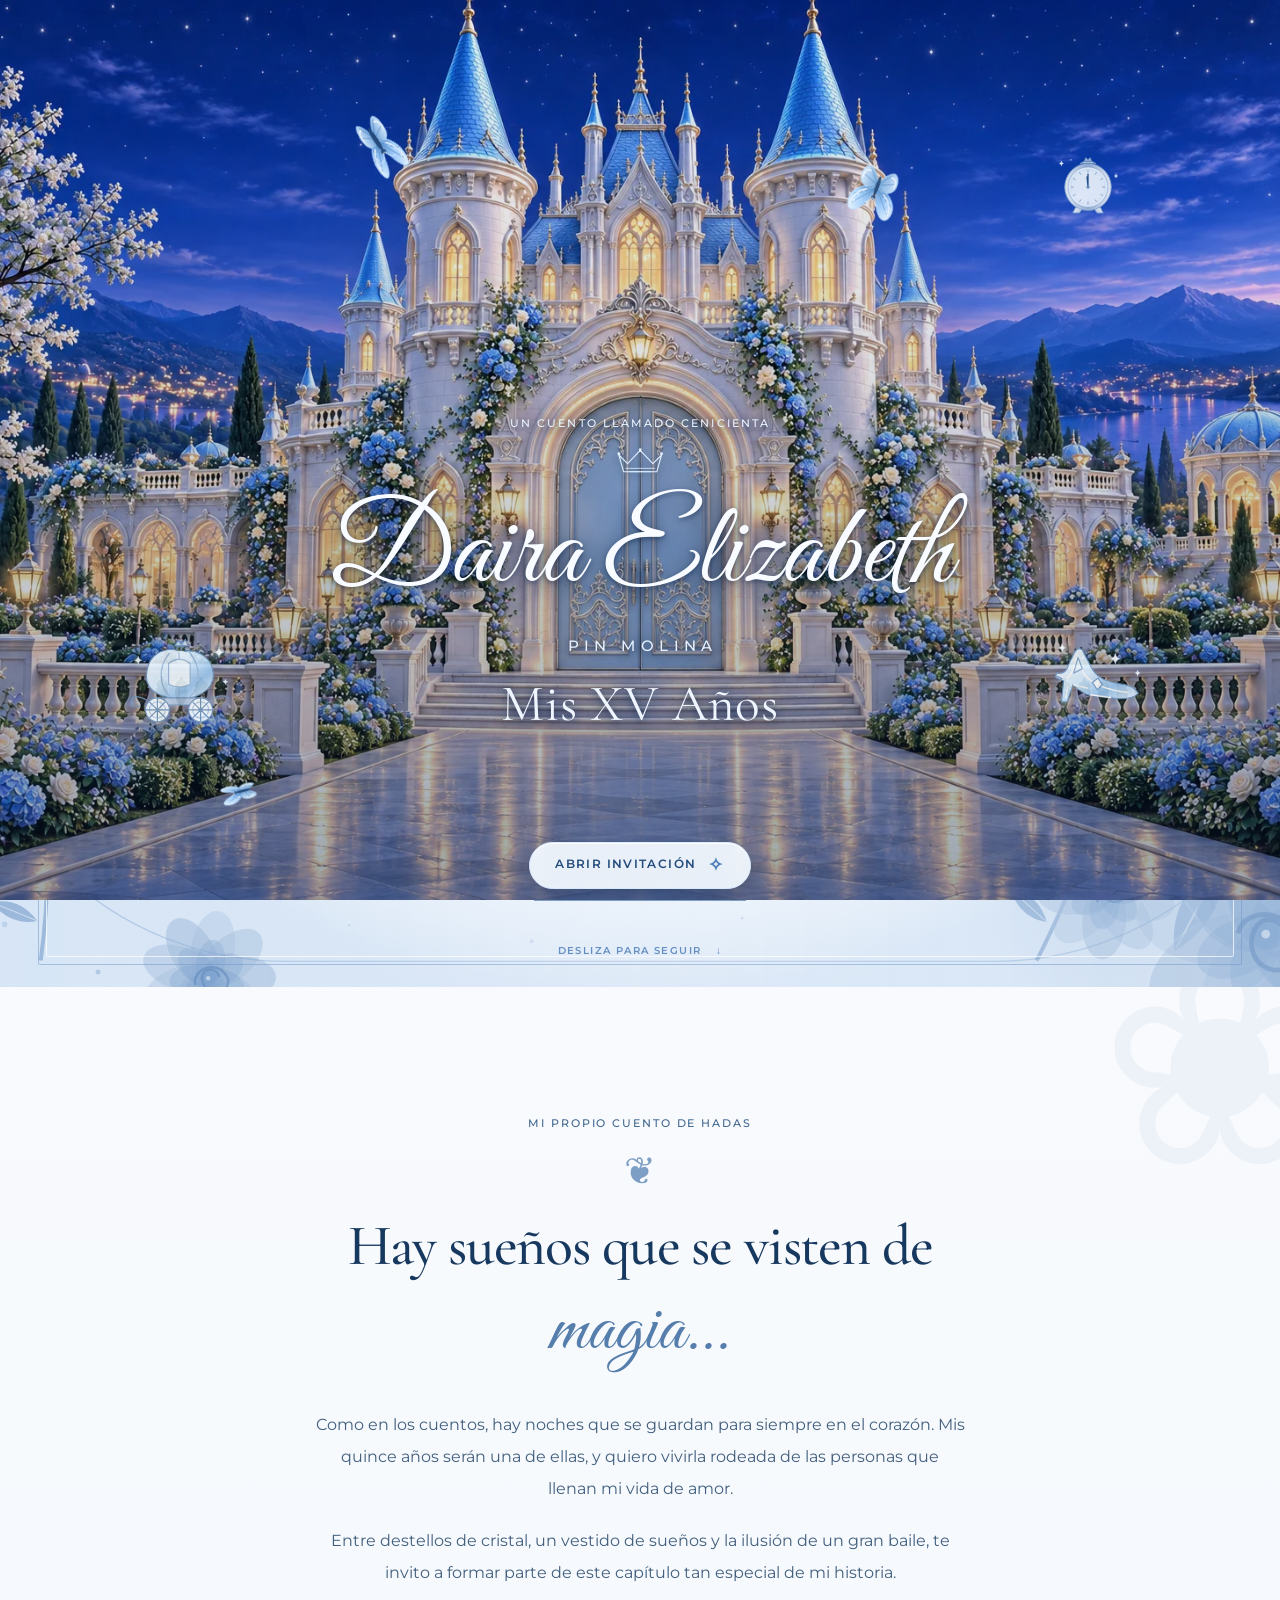
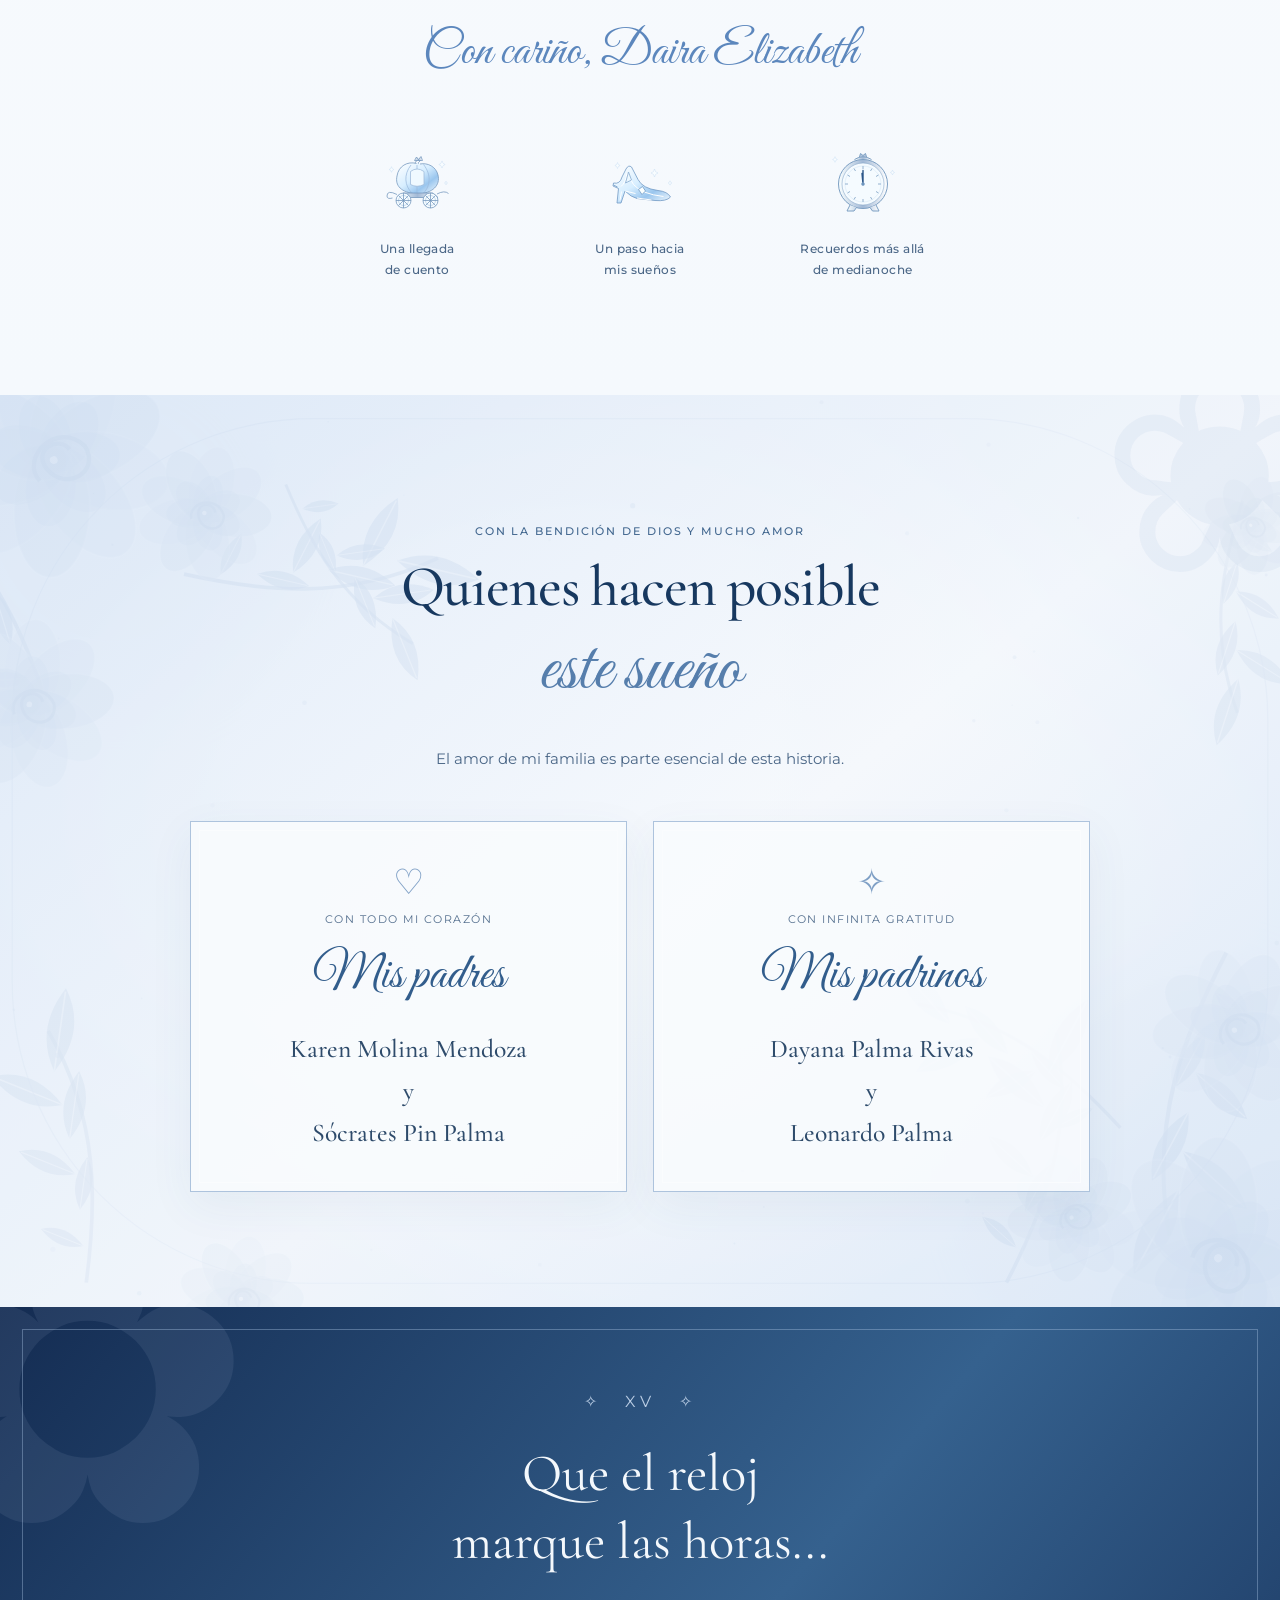
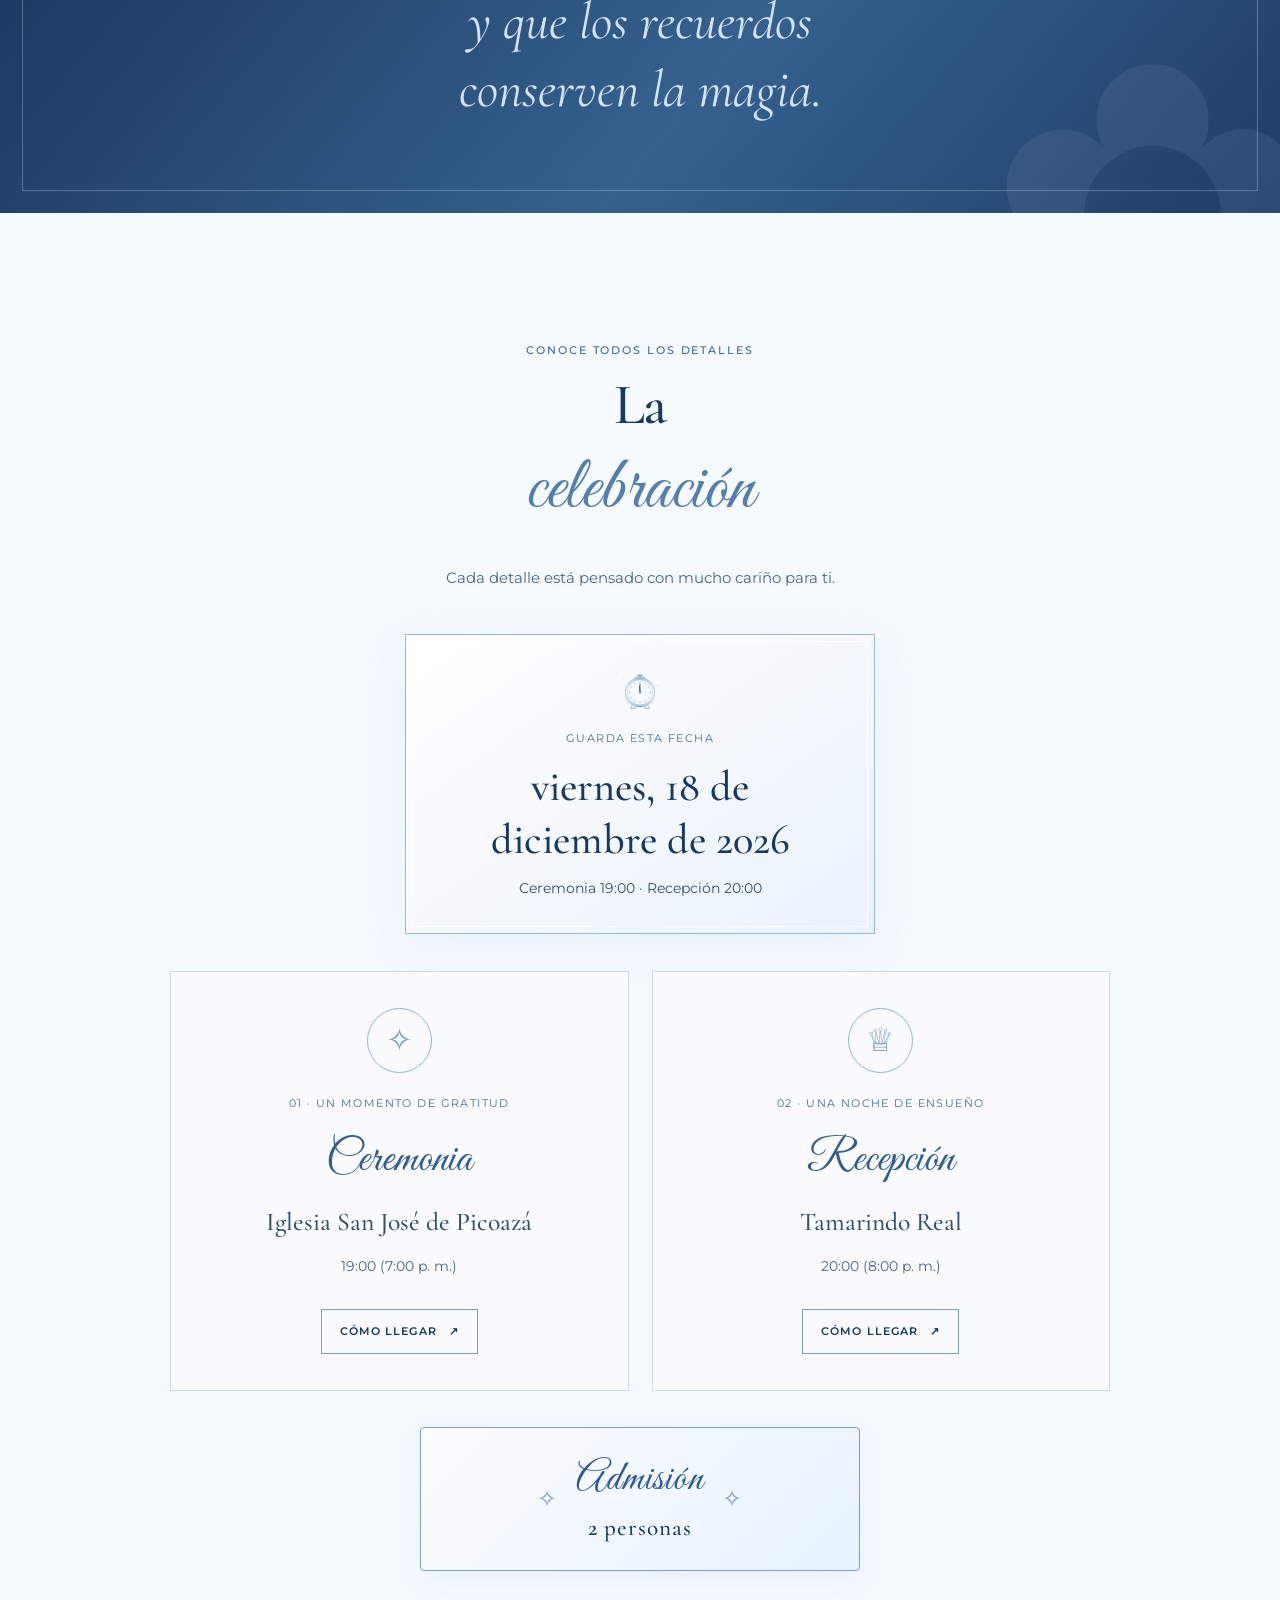
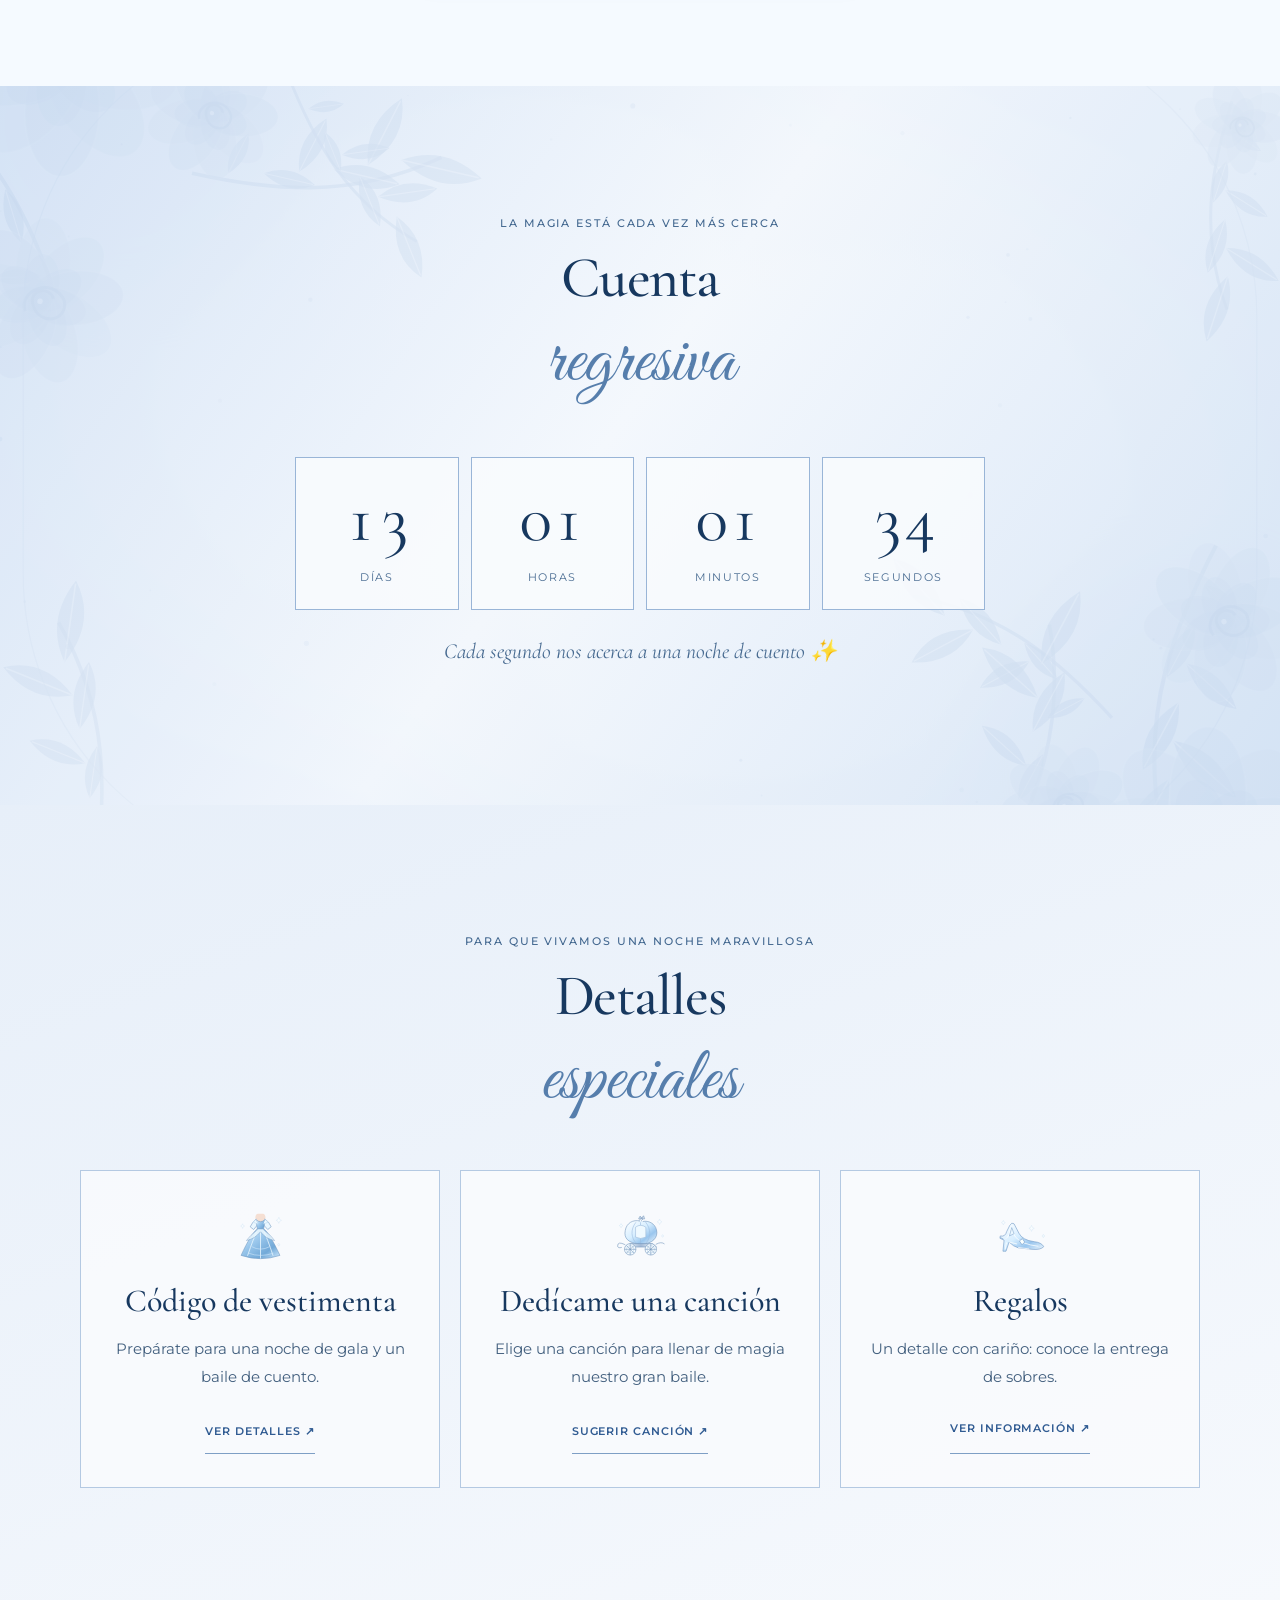
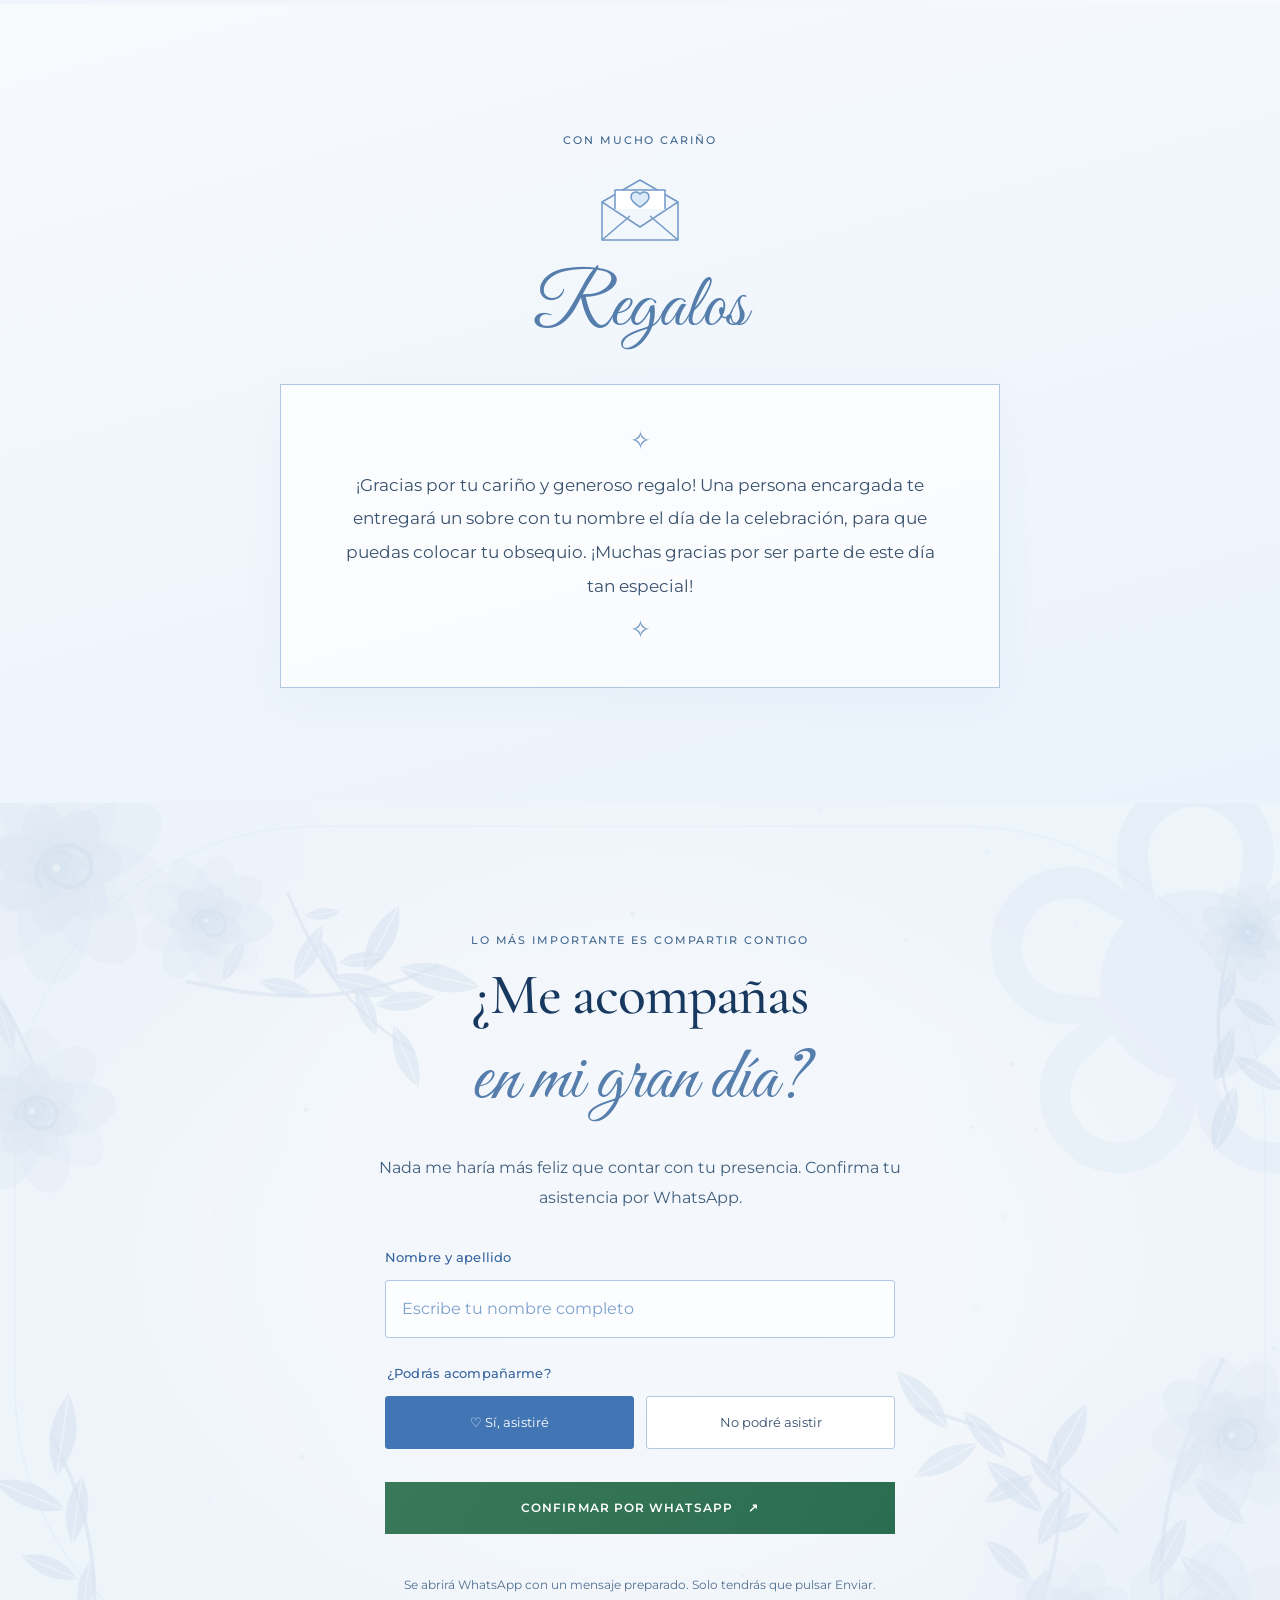
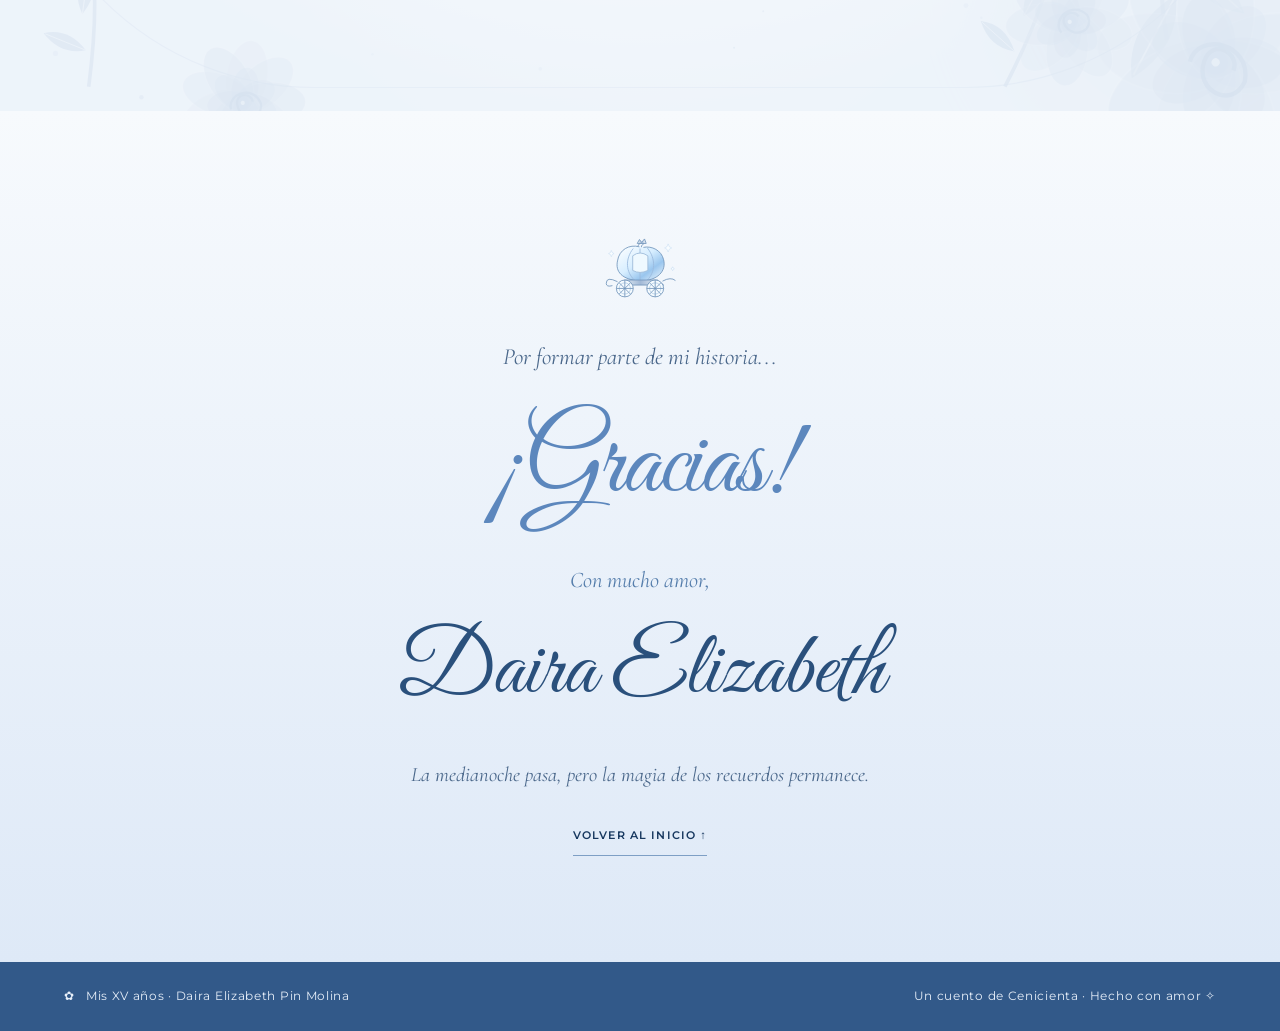
==== ABRIR_DAIRA.html @ 700e9475 "1" ====
<!doctype html>
<html lang="es">
<head>
  <meta charset="utf-8">
  <meta name="viewport" content="width=device-width, initial-scale=1, viewport-fit=cover">
  <meta name="theme-color" content="#e9f3ff">
  <meta name="description" content="Una invitación especial a los XV años de Daira Elizabeth Pin Molina. Una noche de Cenicienta, entre azul celeste, cristal y las puertas de un castillo.">
  <meta property="og:type" content="website">
  <meta property="og:title" content="Mis XV años | Daira Elizabeth">
  <meta property="og:description" content="Una noche de cuento inspirada en Cenicienta. ¡Estás invitado!">
  <title>Mis XV Años · Daira Elizabeth · Cenicienta</title>
  <link rel="icon" href="[data-uri]" type="image/svg+xml">
  <style>/* Fuentes incluidas: el diseño conserva sus letras sin Google Fonts. */
@font-face { font-family:'Cormorant Garamond'; font-style:italic; font-weight:400; font-display:swap; src:url("[data-uri]") format('woff'); }
@font-face { font-family:'Cormorant Garamond'; font-style:italic; font-weight:500; font-display:swap; src:url("[data-uri]") format('woff'); }
@font-face { font-family:'Cormorant Garamond'; font-style:normal; font-weight:400; font-display:swap; src:url("[data-uri]") format('woff'); }
@font-face { font-family:'Cormorant Garamond'; font-style:normal; font-weight:500; font-display:swap; src:url("[data-uri]") format('woff'); }
@font-face { font-family:'Cormorant Garamond'; font-style:normal; font-weight:600; font-display:swap; src:url("[data-uri]") format('woff'); }
@font-face { font-family:'Great Vibes'; font-style:normal; font-weight:400; font-display:swap; src:url("[data-uri]") format('woff'); }
@font-face { font-family:'Montserrat'; font-style:normal; font-weight:400; font-display:swap; src:url("[data-uri]") format('woff'); }
@font-face { font-family:'Montserrat'; font-style:normal; font-weight:500; font-display:swap; src:url("[data-uri]") format('woff'); }
@font-face { font-family:'Montserrat'; font-style:normal; font-weight:600; font-display:swap; src:url("[data-uri]") format('woff'); }


:root {
  --cream: #f5faff;
  --paper: #edf5ff;
  --blush: #dfeeff;
  --rose: #5c87bd;
  --rose-deep: #305b92;
  --wine: #17385f;
  --gold: #7e9fc5;
  --champagne: #d8e7f5;
  --ink: #3a526e;
  --line: rgba(112,148,187,.32);
  --font-serif: 'Cormorant Garamond', Georgia, serif;
  --font-hand: 'Great Vibes', 'Brush Script MT', cursive;
  --font-sans: 'Montserrat', Arial, sans-serif;
}
*,*::before,*::after { box-sizing: border-box; }
html { scroll-behavior: smooth; scroll-padding-top: 78px; }
body { margin:0; background: var(--cream); color: var(--ink); font-family: var(--font-sans); font-weight: 400; overflow-x: hidden; }
body.intro-locked { overflow: hidden; }
button,input,select { font: inherit; }
button { cursor: pointer; }
a { color: inherit; }
button:focus-visible,a:focus-visible,input:focus-visible,select:focus-visible { outline: 3px solid var(--gold); outline-offset:4px; }
[hidden] { display: none !important; }
.skip-link { position:fixed; top:-100px; left:15px; z-index:1000; background:white; color:var(--wine); padding:12px 18px; }
.skip-link:focus { top:12px; }
::selection { background:#cad8ea; color:#284870; }

/* CASTILLO DE CENICIENTA · AZUL, CRISTAL Y PUERTAS QUE SE ABREN */
.welcome {
  --castle-art:none;
  position:fixed; inset:0; z-index:500; overflow:hidden; isolation:isolate;
  background:#122b50; text-align:center; height:100%; height:100dvh;
  transition:opacity .8s ease,visibility .8s ease;
}
.portal-media {
  position:absolute; top:50%; left:50%; width:100vw; height:66.666667vw;
  min-width:150vh; min-height:100vh; min-width:150dvh; min-height:100dvh;
  transform:translate(-50%,-50%); transform-origin:50% 59.27734375%; 
  background-image:var(--castle-art); background-position:center; background-size:100% 100%; background-repeat:no-repeat;
}
/* Coordenadas de la puerta dentro de la imagen 1536 × 1024.
   Las dos hojas usan la misma imagen, con el recorte exacto de cada mitad. */
.castle-portal { position:absolute; left:43.75%; top:43.9453125%; width:12.5%; height:30.6640625%; perspective:700px; }
.castle-leaf {
  position:absolute; top:0; width:50%; height:100%;
  background-image:var(--castle-art); background-size:1600% 326.11465%; background-repeat:no-repeat;
  backface-visibility:visible; transform-style:preserve-3d; 
}
.castle-left { left:0; transform-origin:left center; background-position:46.666667% 63.380282%; border-radius:100% 0 0 0 / 28% 0 0 0; }
.castle-right { right:0; transform-origin:right center; background-position:53.333333% 63.380282%; border-radius:0 100% 0 0 / 0 28% 0 0; }
.castle-light { position:absolute; inset:0; border-radius:50% 50% 0 0 / 28% 28% 0 0; background:radial-gradient(ellipse at 50% 35%,#f5f9fd,#ecf3fb 48%,#dae7f6); opacity:0; }
.portal-shade { position:absolute; inset:0; pointer-events:none; background:linear-gradient(180deg,#101d2c05 5%,#12203214 40%,#101d2d44 100%); transition:opacity .65s ease; }
.portal-title { position:absolute; z-index:2; left:50%; top:46%; width:96%; transform:translateX(-50%); pointer-events:none; color:#f4f8fc; text-shadow:0 3px 19px #16283d80,0 2px 5px #14243780; }
.portal-crown { display:block; width:56px; height:30px; margin:0 auto 5px; color:#bccee5; filter:drop-shadow(0 2px 6px #233f61); }
.portal-title h1 { margin:0; font:400 clamp(3.5rem,9.3vw,8.8rem)/1.1 var(--font-hand); }
#welcomeTitle { --beat-major:1.045; --beat-minor:1.025; transform-origin:50% 60%;  animation:name-heartbeat 2.8s ease-in-out infinite!important; }
.welcome.is-opening #welcomeTitle { animation-play-state:paused!important; }
@keyframes name-heartbeat {
  0%,17%,34%,100% { transform:scale(1); }
  10% { transform:scale(var(--beat-major)); }
  25% { transform:scale(var(--beat-minor)); }
}
@media(prefers-reduced-motion:reduce) {
  #welcomeTitle { --beat-major:1.015; --beat-minor:1.008; animation-duration:3.8s!important; }
}
.portal-surname { margin:8px 0 12px; font:500 clamp(.57rem,1.1vw,.79rem)/1.5 var(--font-sans); letter-spacing:.48em; padding-left:.48em; color:#dde9f7; }
.portal-occasion { margin:0; font:400 clamp(1.8rem,4.4vw,3.9rem)/1 var(--font-serif); letter-spacing:.01em; }
.portal-open { position:absolute; z-index:5; left:50%; bottom:max(30px,env(safe-area-inset-bottom)); transform:translateX(-50%); display:inline-flex; align-items:center; gap:12px; white-space:nowrap; padding:13px 24px; min-height:46px; border:1px solid #c1d2e7cc; border-radius:999px; background:rgba(243,249,255,.94); color:#3a679f;  font:600 .64rem/1.6 var(--font-sans); letter-spacing:.18em; text-transform:uppercase; box-shadow:0 3px 20px #14253940; transition:background .25s,box-shadow .25s,opacity .3s; }
.portal-open span { color:#4c7db9; font-size:1.15rem; line-height:1; }
.portal-open:hover { background:#f3f7fc; box-shadow:0 6px 26px #1b314c60; }
.portal-open:focus-visible { outline:2px solid #e0ebf8; outline-offset:5px; }
/* Las flores nacen en las ramas y rosales de la imagen del castillo. */
.welcome:focus { outline:none; }
.castle-falling-layer { position:absolute; inset:0; overflow:hidden; pointer-events:none; z-index:1; transition:opacity .65s ease; }
.castle-fall { position:absolute; left:var(--source-x); top:var(--source-y); width:var(--fall-size); height:var(--fall-size); opacity:0; pointer-events:none;  animation:castle-flower-descent var(--fall-duration) linear var(--fall-delay) infinite!important; }
.castle-petal-sprite { display:block; width:78%; height:100%; border-radius:85% 16% 79% 21%; background:radial-gradient(ellipse at 30% 22%,#f1f6fc 2%,#c3d4e8 42%,#7b9fcc 100%); box-shadow:inset 1px 1px 2px #ecf3fba8; animation:castle-petal-turn var(--turn-duration) ease-in-out var(--fall-delay) infinite alternate!important; }
.castle-flower-sprite { display:block; width:100%; height:100%; overflow:visible; animation:castle-petal-turn var(--turn-duration) ease-in-out var(--fall-delay) infinite alternate!important; }
@keyframes castle-flower-descent {
  0%{opacity:0;transform:translate3d(0,0,0) rotate(var(--fall-turn))}
  4%{opacity:.86}
  25%{opacity:.86;transform:translate3d(calc(var(--fall-drift)*.55),19.5vh,0) rotate(calc(var(--fall-turn) + 85deg))}
  50%{opacity:.8;transform:translate3d(calc(var(--fall-drift)*-.2),39vh,0) rotate(calc(var(--fall-turn) + 175deg))}
  75%{opacity:.72;transform:translate3d(var(--fall-drift),58.5vh,0) rotate(calc(var(--fall-turn) + 270deg))}
  100%{opacity:0;transform:translate3d(calc(var(--fall-drift)*.6),78vh,0) rotate(calc(var(--fall-turn) + 390deg))}
}
@keyframes castle-petal-turn { 0%{transform:rotateY(-28deg) rotateX(8deg)} 100%{transform:rotateY(58deg) rotateX(-16deg)} }
@media(prefers-reduced-motion:reduce) {
  .castle-fall { animation-duration:26s!important; }
  .castle-petal-sprite,.castle-flower-sprite { animation-duration:6s!important; }
}
/* Mariposas: el vuelo y el aleteo tienen animaciones independientes. */
.castle-atmosphere { position:absolute; inset:0; overflow:hidden; pointer-events:none; z-index:3; transition:opacity .65s; }
.castle-butterfly { position:absolute; left:var(--x); top:var(--y); width:var(--size); height:calc(var(--size)*.75); opacity:.96;  animation:butterfly-flight var(--flight) ease-in-out var(--delay) infinite alternate!important; }
.butterfly-float { display:block; width:100%; height:100%; animation:butterfly-hover 2.8s ease-in-out var(--delay) infinite!important; }
.butterfly-art { display:block; width:100%; height:100%; overflow:visible; }
.butterfly-wing { transform-box:fill-box; transform-origin:right center; }
.butterfly-wing-left,.butterfly-wing-right { animation:butterfly-wing-beat var(--flap) ease-in-out var(--delay) infinite alternate!important; }
.butterfly-1 { --x:12%;--y:20%;--size:105px;--dx:16vw;--dy:16vh;--flight:9s;--flap:.24s;--delay:-2s;--angle:-14deg; }
.butterfly-2 { --x:85%;--y:23%;--size:95px;--dx:-19vw;--dy:18vh;--flight:11s;--flap:.29s;--delay:-7s;--angle:15deg; }
.butterfly-3 { --x:17%;--y:65%;--size:86px;--dx:16vw;--dy:-20vh;--flight:10s;--flap:.26s;--delay:-5s;--angle:-9deg; }
.butterfly-4 { --x:82%;--y:64%;--size:100px;--dx:-18vw;--dy:-17vh;--flight:12s;--flap:.23s;--delay:-3s;--angle:16deg; }
.butterfly-5 { --x:44%;--y:13%;--size:68px;--dx:14vw;--dy:11vh;--flight:13s;--flap:.30s;--delay:-9s;--angle:-12deg; }
.butterfly-6 { --x:62%;--y:79%;--size:76px;--dx:-13vw;--dy:-15vh;--flight:10.5s;--flap:.27s;--delay:-6s;--angle:7deg; }
@keyframes butterfly-flight {
 0%{transform:translate(-50%,-50%) translate(0,0) rotate(var(--angle))}
 25%{transform:translate(-50%,-50%) translate(calc(var(--dx)*.35),calc(var(--dy)*.72)) rotate(calc(var(--angle) + 17deg))}
 50%{transform:translate(-50%,-50%) translate(var(--dx),var(--dy)) rotate(calc(var(--angle) - 10deg))}
 75%{transform:translate(-50%,-50%) translate(calc(var(--dx)*.64),calc(var(--dy)*-.25)) rotate(calc(var(--angle) + 12deg))}
 100%{transform:translate(-50%,-50%) translate(calc(var(--dx)*.12),calc(var(--dy)*.18)) rotate(var(--angle))}
}
@keyframes butterfly-hover { 0%,100%{transform:translateY(0)} 50%{transform:translateY(-12px)} }
@keyframes butterfly-wing-beat { 0%{transform:scaleX(1) rotate(-3deg)} 100%{transform:scaleX(.24) rotate(8deg)} }
@media(max-width:620px) {
 .butterfly-1 { --x:10%;--y:20%;--size:75px;--dx:19vw;--dy:14vh; }
 .butterfly-2 { --x:86%;--y:23%;--size:68px;--dx:-22vw;--dy:15vh; }
 .butterfly-3 { --x:13%;--y:65%;--size:63px;--dx:18vw;--dy:-16vh; }
 .butterfly-4 { --x:86%;--y:64%;--size:71px;--dx:-21vw;--dy:-14vh; }
 .butterfly-5 { --x:45%;--y:12%;--size:48px;--dx:14vw;--dy:9vh; }
 .butterfly-6 { display:none; }
}
/* El interior tapa la puerta estática y se descubre al girar las dos hojas. */
.castle-portal { perspective:900px; transform-style:preserve-3d; }
.castle-interior { position:absolute; inset:0; z-index:0; border-radius:50% 50% 0 0 / 28% 28% 0 0; background:radial-gradient(ellipse at 50% 45%,#fff 0%,#f5fbff 48%,#deefff 100%); }
.castle-light { z-index:1; background:radial-gradient(ellipse at 50% 45%,#fff 12%,#f4fbffdd 54%,#c9e8ff33 100%); }
.castle-leaf { z-index:2; backface-visibility:visible; outline:1px solid #c9e0f21a; }
.castle-left { box-shadow:inset -1px 0 1px #203e6744; }
.castle-right { box-shadow:inset 1px 0 1px #203e6744; }
.castle-flash { position:absolute; z-index:4; inset:0; opacity:0; pointer-events:none; background:radial-gradient(ellipse at 50% 55%,#fff,#eff8ff 72%,#e5f2ff); }
.welcome.is-opening .portal-open { opacity:0; pointer-events:none; }
.welcome.is-opening .castle-left { animation:castle-left-open var(--door-duration,2.08s) cubic-bezier(.2,.65,.3,1) var(--door-delay,1.3s) both!important; }
.welcome.is-opening .castle-right { animation:castle-right-open var(--door-duration,2.08s) cubic-bezier(.2,.65,.3,1) var(--door-delay,1.3s) both!important; }
.welcome.is-opening .castle-light { animation:castle-light-grow var(--intro-duration,5.2s) ease both!important; }
.welcome.is-opening .portal-media { animation:castle-approach var(--intro-duration,5.2s) linear both!important; }
.welcome.is-opening .castle-flash { animation:castle-arrival var(--intro-duration,5.2s) ease both!important; }
.welcome.is-opening .portal-title { animation:castle-title-out var(--intro-duration,5.2s) linear both!important; }
.welcome.is-opening .portal-shade { opacity:0; }
.welcome.is-opening .castle-atmosphere { animation:butterflies-through-entry var(--intro-duration,5.2s) linear both!important; }
.welcome.is-gone { opacity:0; visibility:hidden; pointer-events:none; }
.welcome.is-gone .portal-title { opacity:0; }
.sr-only { position:absolute; width:1px; height:1px; padding:0; margin:-1px; overflow:hidden; clip:rect(0,0,0,0); white-space:nowrap; border:0; }
body.intro-locked .skip-link { display:none; }
@keyframes castle-left-open { 0%{transform:rotateY(0deg)} 100%{transform:rotateY(-112deg)} }
@keyframes castle-right-open { 0%{transform:rotateY(0deg)} 100%{transform:rotateY(112deg)} }
@keyframes castle-light-grow {
 0%,24% { opacity:0; }
 42% { opacity:.5; }
 62%,100% { opacity:1; }
}
/* Acercamiento a las puertas, apertura y recorrido hacia el interior. */
/* Avance continuo: las hojas se abren sin detener la cámara frente a la entrada. */
@keyframes castle-approach {
 0% { transform:translate(-50%,-50%) scale(1); }
 12% { transform:translate(-50%,calc(-50% + var(--camera-start-y,-10px))) scale(1.035); }
 30% { transform:translate(calc(-50% + var(--camera-half-x,0px)),calc(-50% + var(--camera-half-y,-35px))) scale(1.38); }
 55% { transform:translate(calc(-50% + var(--camera-near-x,0px)),calc(-50% + var(--camera-near-y,-65px))) scale(var(--camera-near,2.3)); }
 100% { transform:translate(calc(-50% + var(--camera-x,0px)),calc(-50% + var(--camera-y,-85px))) scale(var(--camera-far,4.2)); }
}
@keyframes castle-arrival { 0%,43%{opacity:0} 61%{opacity:.13} 80%{opacity:.93} 100%{opacity:1} }
@keyframes castle-title-out {
 0%,14% { opacity:1; transform:translateX(-50%) scale(1); }
 43% { opacity:.88; transform:translateX(-50%) scale(1.08); }
 66%,100% { opacity:0; transform:translateX(-50%) scale(1.3); }
}
@keyframes butterflies-through-entry {
 0%,28% { opacity:1; transform:scale(1); }
 48% { opacity:.9; transform:scale(1.15); }
 72%,100% { opacity:0; transform:scale(1.55); }
}
@media(max-aspect-ratio:4/5) {
  .portal-title { top:48%; }
  .portal-title h1 { font-size:clamp(3.2rem,14vw,5rem); }
  .portal-crown { width:48px; height:26px; margin-bottom:9px; }
  .portal-surname { margin:8px 0 12px; letter-spacing:.35em; font-size:.57rem; }
  .portal-occasion { font-size:clamp(1.8rem,7.9vw,2.7rem); }
}
@media(max-height:500px) {
  .portal-title { top:41%; }
  .portal-title h1 { font-size:clamp(2.8rem,10vh,4.3rem); }
  .portal-crown { width:38px; height:20px; margin-bottom:3px; }
  .portal-occasion { font-size:1.7rem; }
  .portal-surname { font-size:.5rem; margin:4px 0 7px; }
  .portal-open { bottom:16px; padding:10px 20px; }
}
.button { display:inline-flex; align-items:center; justify-content:center; gap:15px; padding:16px 24px; border:0; font-size:.73rem; font-weight:600; letter-spacing:.14em; text-transform:uppercase; text-decoration:none; transition:transform .25s,box-shadow .25s,background .25s; }
.button:hover { transform:translateY(-3px); box-shadow:0 12px 30px #335b8d25; }
.button-gold { color:#fff; background:linear-gradient(105deg,#447abb,#7299c8 52%,#4d7eba); box-shadow:0 8px 23px #2b4e7933; }
/* NAV / AUDIO */
.topbar { position:fixed; top:0; left:0; right:0; z-index:100; display:flex; align-items:center; justify-content:space-between; gap:15px; padding:12px clamp(18px,5vw,80px); background:rgba(245,250,255,.97); border-bottom:1px solid rgba(126,159,197,.28);  transition:background .25s; }
.brand { text-decoration:none; white-space:nowrap; font:italic 1.55rem var(--font-serif); color:var(--wine); letter-spacing:.07em; }
.brand span { margin:0 6px; color:var(--gold); font-size:.65em; }
.topbar-label { font-size:.59rem; letter-spacing:.31em; color:#5282bc; }
.topbar-actions { display:flex; align-items:center; gap:12px; }
.music-toggle { display:inline-grid; place-items:center; width:32px; height:32px; padding:0; color:var(--wine); background:none; border:1px solid #b8cbe3; border-radius:50%; transition:background .2s,color .2s; }
.music-toggle:hover { background:#d6e4f5; }
.music-icon { font:1.05rem var(--font-serif); line-height:1; }
.music-toggle.is-playing { background:var(--wine); color:white; border-color:var(--wine); }

/* DECORACIÓN EN MOVIMIENTO */
.petals-layer,.sparkles-layer { position:fixed; inset:0; pointer-events:none; overflow:hidden; z-index:75; }
.petal { position:absolute; top:-11vh; left:var(--left); width:var(--size); height:calc(var(--size) * 1.1); background:radial-gradient(ellipse at 40% 30%,#f4f8fd,#9db8d9 75%); border-radius:84% 12% 85% 13%; opacity:.63; animation:petal-fall var(--duration) linear var(--delay) infinite; }
.sparkle { position:absolute; left:var(--left); top:var(--top); color:#759bc9; opacity:.55; font-size:var(--size); animation:sparkle-blink var(--duration) ease-in-out var(--delay) infinite; }
@keyframes petal-fall { 0% { transform:translate3d(0,-15vh,0) rotate(0deg); } 50% { transform:translate3d(var(--drift),50vh,0) rotate(190deg); } 100% { transform:translate3d(calc(var(--drift) * -0.35),115vh,0) rotate(420deg); } }
@keyframes sparkle-blink { 50% { opacity:.08; transform:scale(.55) rotate(45deg); } }

/* PORTADA */
.hero { position:relative; min-height:100svh; display:grid; place-items:center; isolation:isolate; text-align:center; padding:128px 24px 86px; background:linear-gradient(90deg,rgba(244,250,255,.18),rgba(244,250,255,.30)),url("[data-uri]") center/cover no-repeat; overflow:hidden; }
.hero::before { content:''; position:absolute; inset:0; background:radial-gradient(ellipse at center,#f4f8fdce 0%,#f4f8fd7f 43%,transparent 72%); z-index:-1; }
.hero-border { position:absolute; inset:62px clamp(13px,3vw,45px) 22px; border:1px solid #7097c783; border-radius:48% 48% 2px 2px / 11% 11% 2px 2px; pointer-events:none; }
.hero-border::after { content:''; position:absolute; inset:7px; border:1px solid #ffffffb8; border-radius:inherit; }
.hero-content { max-width:830px; position:relative; z-index:1; }
.hero-deco { position:absolute; color:var(--gold); opacity:.7; font-size:3rem; animation:sparkle-blink 3s ease-in-out infinite; }
.hero-deco-a { top:24%; left:25%; }
.hero-deco-b { bottom:23%; right:24%; animation-delay:1.3s; }
.eyebrow { font-size:.67rem; line-height:1.9; font-weight:600; letter-spacing:.28em; text-transform:uppercase; color:var(--rose-deep); }
.hero-eyebrow { letter-spacing:.24em; margin:0 0 12px; }
.hero-script { font:clamp(2.5rem,5vw,4.2rem)/1 var(--font-hand); color:var(--rose); margin:0 0 -4px; }
.hero-xv { font:500 clamp(6.7rem,20vw,12.8rem)/.9 var(--font-serif); letter-spacing:-.08em; color:var(--wine); margin:0; text-shadow:0 8px 20px #3c6ca622; }
.hero-xv span { font-family:var(--font-hand); font-weight:400; letter-spacing:0; font-size:.31em; color:var(--rose); margin-left:16px; vertical-align:middle; }
.hero-ornament { display:flex; align-items:center; justify-content:center; gap:13px; color:var(--gold); margin:18px 0 8px; }
.hero-ornament span { width:64px; height:1px; background:linear-gradient(90deg,transparent,var(--gold)); }
.hero-ornament span:last-child { transform:rotate(180deg); }
.hero h1 { font:500 clamp(3.35rem,7vw,6.6rem)/.83 var(--font-serif); color:#325989; margin:14px auto 25px; text-shadow:0 5px 18px #f6f9fd; }
.hero h1 em { display:block; margin-top:10px; font-weight:400; font-size:.72em; }
.hero-date { font:500 clamp(1.05rem,2.5vw,1.4rem) var(--font-serif); color:#3f72b0; letter-spacing:.1em; margin:0 0 15px; text-transform:uppercase; }
.hero-quote { font:italic 1.26rem/1.3 var(--font-serif); color:#5181bb; margin:0 auto 27px; }
.hero-discover { display:inline-flex; align-items:center; gap:20px; text-decoration:none; color:var(--wine); border-bottom:1px solid var(--gold); font-size:.65rem; text-transform:uppercase; font-weight:600; letter-spacing:.15em; padding:10px 2px; }
.hero-discover span { font-size:1.4rem; }
.hero-bottom { position:absolute; bottom:27px; font-size:.55rem; font-weight:600; color:#658fc3; letter-spacing:.22em; }
.hero-bottom span { margin-left:10px; }

/* SECCIONES / TIPOGRAFÍA */
.section { padding:clamp(78px,9vw,138px) 22px; text-align:center; position:relative; overflow:hidden; }
.section-wrap { max-width:1120px; margin:0 auto; position:relative; z-index:1; }
.section-wrap.narrow { max-width:720px; }
h2 { font:500 clamp(2.7rem,5.5vw,4.9rem)/1.02 var(--font-serif); color:var(--wine); margin:10px 0 22px; }
h2 em { font-weight:400; color:var(--rose); }
h3 { font:500 2.15rem/1.1 var(--font-serif); color:var(--wine); }
.section-subtitle { font:1rem/1.9 var(--font-sans); color:#4c7eba; margin:0 auto 42px; max-width:620px; }
.floral-divider { font:2.4rem var(--font-serif); color:var(--gold); display:inline-block; margin:2px 0 8px; }
.story { background:linear-gradient(180deg,#f8fafd,#f5f9fd); }
.story::before,.family::after { position:absolute; content:'❀'; font:18rem var(--font-serif); color:#aac1de25; top:-90px; right:-60px; pointer-events:none; }
.story h2 { margin-bottom:33px; }
.story .narrow>p:not(.eyebrow):not(.handwritten) { max-width:650px; margin:0 auto 20px; font:.98rem/2.2 var(--font-sans); color:#3c6ca6; }
.handwritten { font:clamp(2.4rem,5vw,3.4rem) var(--font-hand); color:var(--rose); margin:30px 0 0; }
.family { background:linear-gradient(140deg,#dfeaf8,#f6f9fd 55%,#dfeaf8); }
.family::before { content:''; position:absolute; inset:0; background:url("[data-uri]") center/cover no-repeat; opacity:.13; }
.family-grid { display:grid; grid-template-columns:repeat(2,minmax(0,1fr)); gap:26px; max-width:900px; margin:48px auto 0; }
.family-card { min-height:310px; padding:40px 28px 32px; background:#fafcfed9; border:1px solid #8cabd29c; outline:1px solid #fafcfe; outline-offset:-10px; box-shadow:0 15px 45px #4a7bb820; transition:transform .4s,box-shadow .4s; }
.family-card:hover { transform:translateY(-8px); box-shadow:0 25px 55px #4a7bb82a; }
.family-symbol { display:block; font:2.2rem var(--font-serif); color:var(--gold); }
.family-kicker { font-size:.62rem; letter-spacing:.17em; color:#6b93c5; text-transform:uppercase; }
.family-card h3 { margin:13px 0 16px; }
.family-card p { font:.9rem/2 var(--font-sans); white-space:pre-line; margin:0 auto; max-width:300px; }
.dream-break { display:grid; min-height:470px; place-items:center; position:relative; text-align:center; padding:65px 25px; background:linear-gradient(130deg,#142c52,#35618e 60%,#1e3c66); overflow:hidden; color:#f4f8fc; }
.dream-break::before,.dream-break::after { content:'✿'; position:absolute; font:25rem var(--font-serif); color:#cfdded15; }
.dream-break::before { top:-155px; left:-80px; }
.dream-break::after { bottom:-250px; right:-40px; }
.dream-glow { position:absolute; inset:22px; border:1px solid #a4bddc69; pointer-events:none; }
.dream-break-inner { max-width:800px; position:relative; }
.dream-break-inner>p { color:#bbcee5; letter-spacing:.25em; }
.dream-break blockquote { font:400 clamp(2.25rem,4.6vw,4.2rem)/1.07 var(--font-serif); margin:24px 0; }
.dream-break blockquote em { color:#d3e2f5; }
.celebration { background:var(--cream); }
.date-plaque { width:min(100%,440px); display:flex; align-items:center; flex-direction:column; gap:12px; margin:32px auto 37px; padding:36px 30px; background:linear-gradient(150deg,#fcfdfe,#ebf2fa); border:1px solid var(--gold); box-shadow:0 12px 40px #7da1cd1a; }
.date-plaque-icon { font:1.8rem var(--font-serif); color:var(--gold); }
.date-plaque-label,.place-label { text-transform:uppercase; letter-spacing:.2em; font-size:.61rem; color:#5e8bc1; }
.date-plaque strong { font:500 clamp(2rem,4.2vw,2.8rem)/1.1 var(--font-serif); color:var(--wine); text-transform:none; }
.date-plaque-time { font:.8rem/1.5 var(--font-sans); }
.places-grid { display:grid; grid-template-columns:repeat(2,minmax(0,1fr)); gap:23px; max-width:940px; margin:0 auto; }
.place-card { padding:36px 25px; border:1px solid var(--line); background:#f9fbfe; min-height:300px; }
.place-icon { width:65px; height:65px; margin:0 auto 15px; display:grid; place-items:center; border-radius:50%; border:1px solid #94b2d6; color:var(--gold); font-size:2rem; }
.place-card h3 { margin:14px 0 18px; }
.place-card strong { display:block; font:500 1.37rem/1.25 var(--font-serif); white-space:pre-line; }
.place-card p { font-size:.84rem; color:#4f80bb; }
.outline-link { display:inline-flex; align-items:center; gap:12px; margin-top:15px; padding:12px 18px; border:1px solid var(--gold); font-size:.65rem; text-decoration:none; text-transform:uppercase; letter-spacing:.12em; font-weight:600; color:var(--wine); }
.outline-link:hover { background:var(--rose-deep); color:white; border-color:var(--rose-deep); }
.passes { margin:35px auto 0; font:.95rem var(--font-serif); letter-spacing:.08em; }
.passes span { color:var(--gold); padding:0 12px; }
.countdown-section { background:linear-gradient(125deg,#d6e4f6,#f4f8fd 48%,#d7e5f6); }
.countdown-section::before { content:''; position:absolute; inset:0; background:url("[data-uri]") center/cover; opacity:.12; pointer-events:none; }
.countdown-pending { font:.95rem/1.8 var(--font-sans); }
.countdown-grid { display:grid; grid-template-columns:repeat(4,1fr); max-width:690px; margin:48px auto 25px; gap:12px; }
.countdown-grid div { background:#fafcfed9; border:1px solid #99b5d7; padding:27px 7px 22px; }
.countdown-grid strong { display:block; font:500 clamp(2.3rem,5vw,4rem) var(--font-serif); color:var(--wine); line-height:1; font-variant-numeric:tabular-nums; }
.countdown-grid span { display:block; font-size:.6rem; text-transform:uppercase; letter-spacing:.15em; margin-top:15px; color:#5987bf; }
.countdown-tagline { color:#5987bf; font:italic 1.2rem var(--font-serif); margin-top:23px; }
.details { background:linear-gradient(160deg,#e7eff9,#f6f9fd); }
.details-grid { display:grid; grid-template-columns:repeat(3,minmax(0,1fr)); gap:20px; margin-top:43px; }
.detail-card { padding:36px 21px 33px; background:#fbfcfed1; border:1px solid #b4c9e2; }
.detail-card>span { display:block; font:2.5rem var(--font-serif); color:var(--gold); }
.detail-card h3 { font-size:1.85rem; margin:14px 0; }
.detail-card p { min-height:60px; font:.81rem/1.9 var(--font-sans); }
.detail-action { background:none; border:0; border-bottom:1px solid var(--gold); padding:9px 0; color:var(--rose-deep); text-transform:uppercase; letter-spacing:.1em; font-size:.63rem; font-weight:600; }
.detail-action:hover { color:var(--gold); }
.rsvp-section { background:#f4f8fc; }
.rsvp-section::before { content:''; position:absolute; inset:0; background:url("[data-uri]") center/cover no-repeat; opacity:.17; }
.rsvp-bloom { position:absolute; font:35rem var(--font-serif); color:#9eb9d917; right:-150px; top:-150px; }
.rsvp-intro { font:.95rem/2 var(--font-sans); margin:0 auto 34px; max-width:560px; }
.personal-greeting { background:#fff; padding:17px; margin:0 auto 26px; font:italic 1.5rem var(--font-serif); border:1px solid #92b0d5; }
.rsvp-form,.song-form { display:flex; flex-direction:column; text-align:left; gap:11px; width:min(100%,510px); margin:auto; }
.rsvp-form>label,.song-form>label,.attendance-field legend { font-size:.7rem; font-weight:600; color:#38659d; letter-spacing:.07em; }
.rsvp-form>input,.rsvp-form>select,.song-form>input { width:100%; border:1px solid #b2c7e1; background:#fcfdfe; color:var(--wine); padding:16px; border-radius:0; min-height:52px; margin-bottom:9px; }
.rsvp-form>input::placeholder,.song-form>input::placeholder { color:#7da1cc; }
.attendance-field { border:0; padding:0; margin:5px 0 9px; display:grid; grid-template-columns:repeat(2,minmax(0,1fr)); gap:12px; }
.attendance-field legend { margin-bottom:12px; }
.radio-pill { position:relative; cursor:pointer; }
.radio-pill input { position:absolute; opacity:0; }
.radio-pill span { display:block; text-align:center; padding:15px 6px; border:1px solid #b3c8e1; background:#fff; font-size:.75rem; transition:background .2s,color .2s; }
.radio-pill input:checked+span { background:#4175b4; color:#fff; border-color:#4175b4; }
.radio-pill input:focus-visible+span { outline:3px solid var(--gold); outline-offset:2px; }
.button-whatsapp { width:100%; background:linear-gradient(120deg,#397959,#2b6d50); color:white; margin-top:13px; }
.form-feedback { text-align:center; font-size:.8rem; line-height:1.6; color:#3c6ca6; margin:4px 0; min-height:10px; }
.form-note { text-align:center; font-size:.68rem; line-height:1.7; color:#6791c4; margin:0; }
.farewell { background:linear-gradient(180deg,#f7fafd,#dee9f7); padding-bottom:106px; }
.farewell p { font:italic 1.25rem var(--font-serif); margin-bottom:0; }
.farewell h2 { font:clamp(3.9rem,11vw,7rem) var(--font-hand); color:var(--rose); margin:24px 0; }
.farewell-script { display:block; font:2rem var(--font-hand); color:var(--gold); }
.farewell strong { display:block; font:500 clamp(3rem,6vw,5rem) var(--font-serif); color:var(--wine); margin:12px auto 24px; }
.farewell p.farewell-last { font:italic 1.15rem/1.6 var(--font-serif); }
.back-to-top { display:inline-block; margin-top:34px; border-bottom:1px solid var(--gold); color:var(--wine); text-decoration:none; text-transform:uppercase; font-size:.62rem; font-weight:600; letter-spacing:.15em; padding-bottom:9px; }
footer { padding:24px 5%; background:#325989; color:#e7eff9; display:flex; align-items:center; justify-content:space-between; flex-wrap:wrap; gap:15px; text-align:center; font-size:.64rem; letter-spacing:.06em; }

/* MODALES INFORMATIVOS */
.info-dialog { position:fixed; width:min(90vw,500px); max-height:88vh; overflow:auto; padding:46px 34px 37px; border:1px solid var(--gold); background:linear-gradient(145deg,#fafcfe,#e8f0f9); color:var(--ink); text-align:center; box-shadow:0 30px 90px #1b314c80; }
dialog::backdrop { background:rgba(15,35,64,.70); backdrop-filter:blur(7px); }
.dialog-close { position:absolute; right:14px; top:9px; border:0; background:none; color:var(--wine); font:2rem var(--font-serif); line-height:1; padding:8px; }
.dialog-mark { font:2.5rem var(--font-serif); color:var(--gold); }
.info-dialog h2 { font-size:2.8rem; margin:10px auto 15px; }
.info-dialog>p:not(.eyebrow) { font:.92rem/1.9 var(--font-sans); }
.info-dialog .song-form { margin-top:25px; }
.info-dialog .song-form .button { margin-top:10px; }

/* REVELAR POR SCROLL */
.reveal { opacity:0; transform:translateY(34px); transition:opacity .95s ease,transform .95s cubic-bezier(.22,.61,.36,1); }
.reveal.visible { opacity:1; transform:none; }
.hero .reveal:nth-child(2) { transition-delay:.08s; }
.hero .reveal:nth-child(3) { transition-delay:.15s; }
.hero .reveal:nth-child(5) { transition-delay:.22s; }

@media (max-width:820px) {
  .hero-deco-a { left:8%; }
  .hero-deco-b { right:8%; }
  .details-grid { grid-template-columns:1fr; max-width:560px; margin-left:auto; margin-right:auto; }
  .detail-card { padding:26px; }
  .detail-card p { min-height:0; }
}
@media (max-width:620px) {
  html { scroll-padding-top:64px; }
  .topbar { padding:10px 13px; }
  .topbar-label { display:none; }
  .hero { padding:106px 18px 76px; min-height:100svh; background:linear-gradient(90deg,rgba(244,250,255,.18),rgba(244,250,255,.30)),url("[data-uri]") center/cover no-repeat; }
  .hero-border { inset:64px 11px 16px; }
  .hero-eyebrow { font-size:.56rem; letter-spacing:.12em; }
  .hero h1 { font-size:clamp(3.2rem,12vw,5.3rem); }
  .hero-xv { font-size:clamp(6.3rem,26vw,9rem); }
  .hero-xv span { margin-left:5px; }
  .hero-quote { max-width:290px; font-size:1.05rem; }
  .hero-bottom { font-size:.48rem; bottom:26px; }
  .section { padding:76px 17px; }
  .section-subtitle { margin-bottom:27px; }
  .family-grid,.places-grid { grid-template-columns:1fr; gap:17px; }
  .family-card { min-height:unset; padding:32px 23px; }
  .date-plaque { margin:26px auto; }
  .dream-break { min-height:385px; }
  .countdown-grid { gap:6px; }
  .countdown-grid div { padding:20px 2px 15px; }
  .countdown-grid strong { font-size:clamp(1.8rem,8vw,3.3rem); }
  .countdown-grid span { font-size:.51rem; letter-spacing:.06em; }
  .attendance-field { gap:7px; }
  .radio-pill span { font-size:.67rem; }
  footer { justify-content:center; }
  .petal:nth-child(n+14), .sparkle:nth-child(n+12) { display:none; }
}
@media (max-height:620px) {
  .hero { padding-top:90px; }
}
@media (prefers-reduced-motion:reduce) {
  html { scroll-behavior:auto; }
  *,*::before,*::after { animation-duration:.01ms!important; transition-duration:.01ms!important; scroll-behavior:auto!important; }
  .reveal { opacity:1; transform:none; }
  .petals-layer,.sparkles-layer { display:none; }
}


/* CENICIENTA · DETALLES DE CRISTAL Y MEDIANOCHE */
.portal-theme { margin:0 0 13px; font:500 .58rem/1.5 var(--font-sans); letter-spacing:.28em; text-transform:uppercase; color:#e8f4ff; }
.portal-title { text-shadow:0 2px 10px #0c234fe6,0 3px 27px #0b234dc4; }
.portal-crown { color:#e1efff; }
.portal-surname { color:#e5f1ff; }
.portal-open { color:#234c7b; border-color:#d7eaff; box-shadow:0 5px 30px #10294a55,inset 0 1px #fff; }
.portal-shade { background:linear-gradient(180deg,#0b204810,#0a234523 40%,#0a203f66); }
.intro-token { position:absolute; z-index:2; width:clamp(82px,10vw,148px); pointer-events:none; opacity:.88; animation:token-float 6s ease-in-out infinite; }
.intro-token-carriage { bottom:15%; left:9%; }
.intro-token-slipper { bottom:16%; right:10%; width:clamp(75px,9vw,132px); animation-delay:-2s; }
.intro-token-clock { top:12%; right:12%; width:clamp(60px,6vw,88px); animation-delay:-4s; }
.welcome.is-opening .intro-token { opacity:0; transition:opacity .4s; }
@keyframes token-float { 0%,100%{transform:translateY(0) rotate(-3deg)} 50%{transform:translateY(-9px) rotate(2deg)} }
.hero-cinderella-emblem { margin:0 auto 8px; width:104px; height:80px; object-fit:contain; }
.hero-eyebrow { margin-bottom:6px; }
.hero-script { margin-top:0; }
.hero-ornament { color:#6b8fb9; }
.cinderella-symbols { margin:39px auto 0; display:grid; grid-template-columns:repeat(3,minmax(0,1fr)); gap:18px; max-width:650px; }
.cinderella-symbol { margin:0; padding:18px 5px 0; }
.cinderella-symbol img { display:block; width:80px; height:80px; object-fit:contain; margin:0 auto 14px; }
.cinderella-symbol figcaption { color:#45658b; font:500 .66rem/1.7 var(--font-sans); letter-spacing:.035em; }
.cinderella-symbol figcaption span { display:block; }
.detail-card>img { display:block; width:61px; height:61px; object-fit:contain; margin:0 auto; }
.date-plaque-icon img { width:48px; height:48px; display:block; }
.farewell-symbol { width:112px; height:90px; display:block; margin:0 auto 18px; object-fit:contain; }
.hero h1 { color:#254e7c; text-shadow:0 5px 18px #f9fcff; }
.button-gold { background:linear-gradient(115deg,#305b92,#6095cb 58%,#345f96); color:#fff; }
.form-feedback { color:#365a86; }
@media(max-width:620px) {
 .portal-theme { font-size:.48rem; letter-spacing:.18em; margin-bottom:10px; }
 .intro-token-carriage { left:6%; bottom:16%; width:88px; }
 .intro-token-slipper { right:6%; bottom:17%; width:77px; }
 .intro-token-clock { right:8%; top:12%; width:61px; }
 .hero-cinderella-emblem { width:87px; height:66px; margin-bottom:6px; }
 .cinderella-symbols { gap:5px; margin-top:30px; }
 .cinderella-symbol img { width:62px; height:62px; }
 .cinderella-symbol figcaption { font-size:.59rem; letter-spacing:0; }
}
@media(max-height:500px) {
 .intro-token-carriage,.intro-token-slipper { bottom:18%; width:72px; }
 .intro-token-clock { width:48px; top:10%; }
 .portal-theme { display:none; }
}

/* Movimiento suave de fondo; la entrada comienza con un clic. */
@media(prefers-reduced-motion:reduce) {
 #welcomeTitle,.intro-token { animation:none!important; }
 .castle-fall,.castle-petal-sprite,.castle-flower-sprite,.butterfly-float { animation:none!important; }
 .castle-falling-layer { display:none; }
 .castle-butterfly { animation:butterfly-soft-flight 12s ease-in-out var(--delay) infinite alternate!important; }
 .butterfly-wing-left,.butterfly-wing-right { animation:butterfly-soft-beat 1.4s ease-in-out var(--delay) infinite alternate!important; }
 .welcome.is-opening .castle-left { animation:castle-left-open var(--door-duration) ease var(--door-delay) both!important; }
 .welcome.is-opening .castle-right { animation:castle-right-open var(--door-duration) ease var(--door-delay) both!important; }
 .welcome.is-opening .portal-media { animation:castle-approach var(--intro-duration) linear both!important; }
 .welcome.is-opening .castle-light { animation:castle-light-grow var(--intro-duration) ease both!important; }
 .welcome.is-opening .castle-flash { animation:castle-arrival var(--intro-duration) ease both!important; }
 .welcome.is-opening .portal-title { animation:castle-title-out var(--intro-duration) linear both!important; }
}
@keyframes butterfly-soft-flight { from{transform:translate(-50%,-50%) translate(0,0) rotate(-4deg)} to{transform:translate(-50%,-50%) translate(12px,-8px) rotate(4deg)} }
@keyframes butterfly-soft-beat { from{transform:scaleX(1)} to{transform:scaleX(.72)} }


/* FLORES CELESTES Y BLANCAS · CAPA CERCANA DURANTE EL RECORRIDO */
.castle-flower-rain { position:absolute; inset:0; overflow:hidden; pointer-events:none; z-index:3; }
.rain-flower { position:absolute; left:var(--rain-x); top:var(--rain-y); width:var(--rain-size); height:var(--rain-size); opacity:0;  animation:castle-rain-fall var(--rain-duration) linear var(--rain-delay) infinite!important; }
.rain-flower-art { display:block; width:100%; height:100%; background:url("[data-uri]") center/contain no-repeat; animation:flower-rain-turn 5s ease-in-out var(--rain-delay) infinite alternate!important; }
.rain-white .rain-flower-art { background-image:url("[data-uri]"); }
@keyframes castle-rain-fall {
 0% { opacity:0; transform:translate3d(0,0,0) rotate(var(--rain-turn)); }
 8% { opacity:.94; }
 32% { transform:translate3d(calc(var(--rain-drift)*.55),35vh,0) rotate(calc(var(--rain-turn) + 95deg)); }
 65% { opacity:.88; transform:translate3d(calc(var(--rain-drift)*-.3),72vh,0) rotate(calc(var(--rain-turn) + 205deg)); }
 100% { opacity:0; transform:translate3d(var(--rain-drift),112vh,0) rotate(calc(var(--rain-turn) + 340deg)); }
}
@keyframes flower-rain-turn { from{transform:rotate(-18deg) scale(.9)} to{transform:rotate(22deg) scale(1.08)} }
.welcome.is-opening .castle-flower-rain { animation:flowers-during-entry var(--intro-duration,5.2s) linear both!important; }
@keyframes flowers-during-entry {
 0% { opacity:1; transform:scale(1); }
 36% { opacity:1; transform:scale(1.06); }
 74% { opacity:.8; transform:scale(1.35); }
 100% { opacity:0; transform:scale(1.65); }
}
.petal.castle-bloom { background:transparent url("[data-uri]") center/contain no-repeat; border-radius:0; width:calc(var(--size)*1.3); height:calc(var(--size)*1.3); opacity:.8; }
@media(max-width:620px) {
 .rain-flower { width:calc(var(--rain-size)*.78); height:calc(var(--rain-size)*.78); }
 .rain-flower:nth-child(n+23) { display:none; }
}
@media(prefers-reduced-motion:reduce) {
 .rain-flower { animation-duration:24s!important; }
 .rain-flower:nth-child(n+9) { display:none; }
 .rain-flower-art { animation:none!important; }
}


/* VUELO NATURAL, DOBLE LATIDO Y BOTÓN SOBRE EL FONDO CONTINUO */
.welcome { display:block; transition:opacity .8s ease,visibility .8s ease; }
.welcome-scene { position:absolute; inset:0; min-width:0; min-height:0; overflow:hidden; isolation:isolate; }
.portal-media { min-width:calc(var(--intro-scene-height,100dvh)*1.5); min-height:var(--intro-scene-height,100dvh); }
.portal-actions { position:absolute; inset:auto 0 0; height:calc(70px + env(safe-area-inset-bottom,0px)); z-index:5; display:flex; align-items:center; justify-content:center; padding:0 14px env(safe-area-inset-bottom,0px); background:transparent; border:0; pointer-events:none; transition:opacity .18s ease; }
.portal-actions .portal-open { position:relative; left:auto; bottom:auto; transform:none; pointer-events:auto; min-height:44px; padding:10px 23px; max-width:calc(100vw - 32px); font-size:.64rem; line-height:1.5; letter-spacing:.14em; box-shadow:0 3px 14px #071c3540,inset 0 1px #fff; }
.welcome.is-opening .portal-actions { opacity:0; pointer-events:none; border-color:transparent; }
#welcomeTitle,#heroTitle { --beat-major:1.07; --beat-minor:1.036; transform-origin:50% 55%;  animation:name-heartbeat 2.6s ease-in-out infinite!important; }
#heroTitle { --beat-major:1.027; --beat-minor:1.014; animation-duration:3.1s!important; }
@keyframes name-heartbeat {
 0%,38%,100% { transform:scale(1); }
 11% { transform:scale(var(--beat-major)); }
 19% { transform:scale(1.008); }
 28% { transform:scale(var(--beat-minor)); }
}
/* JavaScript controla posición, orientación y alas en una única animación ligera. */
.welcome.butterflies-natural .castle-butterfly { left:0; top:0; transform-origin:50% 55%; animation:none!important;  }
.welcome.butterflies-natural .butterfly-float,.welcome.butterflies-natural .butterfly-wing-left,.welcome.butterflies-natural .butterfly-wing-right { animation:none!important; }
.welcome.butterflies-natural .butterfly-wing { transform-origin:right center; }
@media(max-height:500px) {
 .portal-actions { height:calc(58px + env(safe-area-inset-bottom,0px)); }
 .portal-actions .portal-open { min-height:40px; padding:8px 19px; font-size:.58rem; }
}
@media(prefers-reduced-motion:reduce) {
 #welcomeTitle { --beat-major:1.018; --beat-minor:1.009; animation:name-heartbeat 3.8s ease-in-out infinite!important; }
 #heroTitle { --beat-major:1.012; --beat-minor:1.006; animation:name-heartbeat 4s ease-in-out infinite!important; }
}

/* Foto tras las puertas: una entrada desde la luz y una salida hacia la invitación. */
.portrait-reveal {
  position:absolute; inset:0; z-index:8; overflow:hidden; isolation:isolate;
  opacity:0; visibility:hidden; pointer-events:none;
  background:#57c7df;
}
.portrait-reveal::before {
  content:none; display:none;
}
.portrait-reveal::after {
  content:none; display:none;
}
.portrait-reveal-content {
  position:relative; width:100%; height:100%; margin:0;
}
.portrait-reveal-picture { position:absolute; inset:0; display:block; width:100%; height:100%; }
.portrait-reveal-image {
  position:absolute; inset:0; display:block; width:100%; height:100%;
  max-width:none; max-height:none; object-fit:cover; object-position:center;
  border:0; border-radius:0; box-shadow:none;
  transform-origin:50% var(--portrait-origin-y,50%);
}
.portrait-reveal-caption {
  display:none;
  position:absolute; z-index:2; left:0; right:0; bottom:0;
  padding:38px 16px max(24px,env(safe-area-inset-bottom));
  color:#fff; text-align:center;
  background:linear-gradient(0deg,#123a596b,transparent);
}
.portrait-reveal-caption span {
  display:block; font:400 clamp(2.65rem,5vw,3.8rem)/1.25 var(--font-hand);
  text-shadow:0 2px 8px #123b5980,0 3px 20px #123b5960;
}
.portrait-reveal-caption small {
  display:block; margin-top:5px; padding-left:.25em;
  font:500 .67rem/1.8 var(--font-sans); letter-spacing:.25em; text-transform:uppercase;
}
.welcome.is-portrait .portrait-reveal {
  visibility:visible; opacity:1;
  will-change:opacity;
}
.welcome.is-portrait .portrait-reveal-image { animation:none; transform:none; }
.welcome.is-portrait-exiting { background:transparent; }
.welcome.is-portrait-exiting .welcome-scene,
.welcome.is-portrait-exiting .castle-flash { visibility:hidden; }
.welcome.is-portrait-exiting.is-gone { transition:none; }
@media(max-height:500px) {
  .portrait-reveal-caption { padding:20px 16px max(12px,env(safe-area-inset-bottom)); }
  .portrait-reveal-caption span { font-size:2rem; line-height:1.15; }
  .portrait-reveal-caption small { font-size:.58rem; margin-top:1px; }
}
@media(prefers-reduced-motion:reduce) {
  .welcome.is-portrait .portrait-reveal-image { animation:none; }
}

/* Fecha confirmada sin hora: cuenta regresiva únicamente en días. */
.countdown-grid.date-only { grid-template-columns:1fr; max-width:220px; }

/* TIPOGRAFÍA DE INVITACIÓN · caligrafía, títulos clásicos y lectura cómoda. */
body {
  -webkit-font-smoothing:antialiased;
  -moz-osx-font-smoothing:grayscale;
  font-kerning:normal;
  line-height:1.75;
  color:#354f6e;
}
h1,h2,h3,p,blockquote { overflow-wrap:break-word; }
h1,h2,h3 { font-optical-sizing:auto; }

.portal-title { width:92%; color:#f8fbff; margin-top:calc(-1 * var(--intro-title-offset,0px)); }
.portal-title h1 {
  font-size:clamp(3.4rem,9vw,8.1rem);
  line-height:1.3;
  letter-spacing:normal;
  text-shadow:0 2px 5px #10284b8f,0 5px 25px #071a38b3;
}
.portal-theme {
  font-size:.68rem;
  font-weight:500;
  letter-spacing:.19em;
  line-height:1.8;
  margin-bottom:12px;
}
.portal-surname {
  font-size:clamp(.76rem,1.3vw,.94rem);
  font-weight:500;
  letter-spacing:.36em;
  padding-left:.36em;
  line-height:1.9;
  margin:2px 0 13px;
}
.portal-occasion {
  font:400 clamp(2rem,4vw,3.35rem)/1.2 var(--font-serif);
  letter-spacing:.015em;
  color:#f0f6ff;
}
.portal-actions .portal-open {
  font-size:.72rem;
  font-weight:600;
  letter-spacing:.12em;
  min-height:47px;
  padding:12px 25px;
}
#welcomeTitle { --beat-major:1.045; --beat-minor:1.025; }
#heroTitle { --beat-major:1.025; --beat-minor:1.014; }

.brand { font-family:var(--font-hand); font-style:normal; font-size:1.8rem; letter-spacing:0; }
.topbar-label { font-size:.68rem; letter-spacing:.19em; }
.hero-content { width:100%; max-width:850px; }
.eyebrow {
  font-size:.7rem;
  font-weight:500;
  letter-spacing:.17em;
  line-height:1.9;
  color:#42678f;
  text-wrap:balance;
}
.hero-eyebrow { margin:0 auto 10px; max-width:34em; letter-spacing:.16em; }
.hero-script { font-size:clamp(2.5rem,4vw,3.5rem); margin:0 0 2px; }
.hero-xv { font-size:clamp(6rem,15vw,10.5rem); font-weight:400; letter-spacing:-.055em; }
.hero-xv span { font-size:.34em; }
.hero-ornament { margin:19px 0 10px; font-size:1.1rem; }
.hero h1 {
  max-width:100%;
  margin:5px auto 25px;
  font:400 clamp(3.5rem,7.6vw,6.9rem)/1.3 var(--font-hand);
  letter-spacing:normal;
  color:#254c79;
  text-shadow:0 2px 12px #fff,0 5px 24px #edf5ff;
}
.celebrant-name { display:block; white-space:nowrap; }
.hero h1 em {
  margin-top:5px;
  font:500 clamp(.78rem,1.3vw,.98rem)/1.8 var(--font-sans);
  font-style:normal;
  letter-spacing:.3em;
  padding-left:.3em;
  text-transform:uppercase;
  color:#4c719b;
}
.hero-date {
  max-width:28ch;
  margin:0 auto 15px;
  font:500 clamp(1.1rem,2vw,1.4rem)/1.45 var(--font-serif);
  letter-spacing:.055em;
  text-transform:none;
  color:#2e527c;
  text-wrap:balance;
}
.hero-quote {
  max-width:29em;
  font:italic 400 clamp(1.15rem,2vw,1.4rem)/1.55 var(--font-serif);
  color:#4a7098;
  text-wrap:balance;
  margin-bottom:21px;
}
.hero-discover { font-size:.7rem; letter-spacing:.11em; gap:14px; }
.hero-bottom { font-size:.63rem; letter-spacing:.14em; }

h2 {
  max-width:22ch;
  margin:10px auto 27px;
  font:500 clamp(2.35rem,4.5vw,4rem)/1.15 var(--font-serif);
  letter-spacing:-.02em;
  text-wrap:balance;
}
h2 em {
  display:block;
  margin-top:.1em;
  font:400 1.3em/1.2 var(--font-hand);
  letter-spacing:0;
  color:#567eac;
}
h3 { font-weight:500; line-height:1.22; text-wrap:balance; }
.section-subtitle { max-width:39em; font-size:.96rem; line-height:1.9; color:#4a6686; text-wrap:pretty; }
.story .narrow>p:not(.eyebrow):not(.handwritten) { max-width:59ch; font-size:1rem; line-height:2; color:#425f7e; text-wrap:pretty; }
.handwritten { font-size:clamp(2rem,5.5vw,3rem); line-height:1.5; margin-top:27px; }
.family-kicker { font-size:.68rem; letter-spacing:.13em; color:#536e8d; }
.family-card { padding:39px 28px 36px; border-color:#adc3dd; box-shadow:0 14px 42px #355a8110; }
.family-card h3 { font:400 clamp(2.4rem,4.5vw,3.1rem)/1.3 var(--font-hand); margin:12px 0 19px; color:#325d8c; }
.family-card p { font:500 clamp(1.35rem,2.3vw,1.6rem)/1.65 var(--font-serif); color:#2e4b6b; }
.dream-break blockquote { max-width:24ch; margin:24px auto; font-size:clamp(2.1rem,4.1vw,3.65rem); line-height:1.3; text-wrap:balance; }
.dream-break blockquote em { display:block; margin-top:.22em; }

.date-plaque { width:min(100%,470px); padding:34px 26px; border-color:#9cb9d7; background:linear-gradient(145deg,#fff,#eaf2fc); outline:1px solid #ffffffd9; outline-offset:-8px; }
.date-plaque-label,.place-label { font-size:.68rem; line-height:1.8; letter-spacing:.13em; color:#4d6c90; }
.date-plaque strong { max-width:21ch; font-weight:500; font-size:clamp(1.95rem,4vw,2.65rem); line-height:1.25; text-wrap:balance; }
.date-plaque-time { font-size:.86rem; }
.place-card h3 { font:400 2.8rem/1.25 var(--font-hand); color:#325d8c; margin:16px auto; }
.place-card strong { font-size:1.6rem; line-height:1.4; font-weight:500; }
.place-card p { font-size:.9rem; color:#4a6686; }
.outline-link { min-height:45px; font-size:.7rem; letter-spacing:.1em; }
.countdown-grid strong { font-size:clamp(2.8rem,6vw,4.25rem); font-weight:400; }
.countdown-grid span { font-size:.7rem; letter-spacing:.15em; color:#486b91; }
.countdown-tagline { font-size:1.35rem; line-height:1.5; text-wrap:balance; color:#486b91; }
.detail-card h3 { font-size:2rem; line-height:1.2; }
.detail-card p { font-size:.94rem; line-height:1.85; color:#425f7e; text-wrap:pretty; }
.detail-action { min-height:44px; font-size:.71rem; letter-spacing:.08em; }
.cinderella-symbol figcaption { font-size:.74rem; line-height:1.7; color:#4a6686; }

.rsvp-intro { font-size:1rem; line-height:1.9; color:#425f7e; text-wrap:pretty; }
.rsvp-form>label,.song-form>label,.attendance-field legend { font-size:.83rem; letter-spacing:.01em; line-height:1.6; font-weight:500; }
.rsvp-form>input,.rsvp-form>select,.song-form>input { font-size:1rem; line-height:1.5; border-radius:3px; }
.radio-pill span { font-size:.83rem; line-height:1.6; border-radius:3px; }
.button { font-size:.75rem; line-height:1.65; letter-spacing:.09em; }
.form-note { font-size:.77rem; line-height:1.8; color:#526e8e; }
.form-feedback { font-size:.87rem; }
.farewell p { font-size:1.45rem; line-height:1.5; color:#4b688b; }
.farewell h2 { font-size:clamp(4.2rem,10vw,6.7rem); line-height:1.3; }
.farewell-script { font:italic 400 1.4rem/1.6 var(--font-serif); color:#567eac; }
.farewell strong { font:400 clamp(3rem,7vw,5.7rem)/1.4 var(--font-hand); color:#2a507c; }
.farewell p.farewell-last { font-size:1.28rem; line-height:1.6; text-wrap:balance; }
.back-to-top { font-size:.71rem; letter-spacing:.1em; }
footer { font-size:.73rem; line-height:1.8; }
.info-dialog h2 { font-size:2.55rem; line-height:1.15; }
.info-dialog>p:not(.eyebrow) { font-size:1rem; line-height:1.9; }

@media(max-aspect-ratio:4/5) {
  .portal-title { top:46%; }
  .portal-title h1 { font-size:clamp(2.65rem,13.3vw,5.4rem); line-height:1.35; }
  .portal-theme { font-size:.61rem; letter-spacing:.14em; max-width:26em; margin:0 auto 10px; }
  .portal-surname { font-size:.74rem; letter-spacing:.31em; margin:6px 0 12px; }
  .portal-occasion { font-size:clamp(1.95rem,7.9vw,2.8rem); }
}
@media(max-width:620px) {
  .hero { padding:97px 23px 80px; }
  .hero-eyebrow { font-size:.65rem; letter-spacing:.1em; max-width:27em; }
  .hero-cinderella-emblem { width:78px; height:61px; }
  .hero-xv { font-size:clamp(5.8rem,24vw,8rem); }
  .hero h1 { font-size:clamp(2.8rem,13vw,4.9rem); line-height:1.35; margin:7px auto 23px; }
  .hero h1 em { font-size:.76rem; letter-spacing:.25em; margin-top:8px; }
  .hero-quote { max-width:27ch; font-size:1.2rem; line-height:1.45; }
  .hero-bottom { font-size:.59rem; letter-spacing:.12em; }
  .section { padding:78px 23px; }
  h2 { font-size:clamp(2.05rem,8.5vw,2.8rem); }
  h2 em { font-size:1.32em; }
  .handwritten { font-size:clamp(1.95rem,7.2vw,2.8rem); }
  .family-card { padding:34px 20px 32px; }
  .family-card p { font-size:1.4rem; }
  .cinderella-symbols { gap:7px; }
  .cinderella-symbol figcaption { font-size:.68rem; letter-spacing:0; }
  .countdown-grid { gap:7px; }
  .countdown-grid strong { font-size:clamp(2rem,8vw,3.1rem); }
  .countdown-grid span { font-size:.6rem; letter-spacing:.06em; }
  .countdown-grid.date-only strong { font-size:4.1rem; }
  .radio-pill span { font-size:.78rem; }
  .farewell strong { font-size:clamp(2.7rem,11.5vw,4.5rem); }
  .info-dialog { padding-right:23px; padding-left:23px; }
}
@media(max-width:360px) {
  .hero,.section { padding-right:20px; padding-left:20px; }
  .hero h1 { font-size:2.8rem; }
  .portal-actions .portal-open { font-size:.68rem; padding:11px 22px; }
  .button-whatsapp { font-size:.68rem; letter-spacing:.045em; gap:8px; padding:16px 12px; }
}
@media(max-height:500px) {
  .portal-title { top:34%; }
  .portal-title h1 { font-size:clamp(2.65rem,10vh,4.2rem); line-height:1.15; }
  .portal-crown { width:39px; height:22px; margin-bottom:2px; }
  .portal-theme { font-size:.55rem; margin-bottom:3px; }
  .portal-surname { font-size:.64rem; margin:4px 0; }
  .portal-occasion { font-size:1.8rem; }
}

/* Admisión visible, a juego con los detalles de la celebración. */
.admission-card {
  display:flex; align-items:center; justify-content:center; gap:18px;
  width:min(100%,440px); margin:36px auto 0; padding:24px 20px;
  border:1px solid var(--gold); border-radius:4px;
  background:linear-gradient(135deg,#fcfdff,#e7f2ff);
  box-shadow:0 8px 28px #7da1cd1a; text-align:center;
}
.admission-card>span { padding:0; font-size:1.5rem; }
.admission-copy { min-width:0; }
.admission-card h3 { margin:0; font:400 2.55rem/1.35 var(--font-hand); color:#305b92; }
.admission-card p { margin:4px 0 0; font:500 1.45rem/1.5 var(--font-serif); color:var(--wine); letter-spacing:.04em; }
.admission-card strong { font-weight:600; }


/* Mantener la decoración dentro de su capa y liberarla al terminar la entrada. */
.castle-atmosphere,.castle-flower-rain { contain:layout paint; }
.welcome.is-opening .portal-media,.welcome.is-opening .castle-leaf { will-change:transform; }
.welcome.is-portrait-covered .welcome-scene,
.welcome.is-portrait-covered .castle-flash { display:none; }
.welcome.is-gone * { animation:none!important; will-change:auto!important; }
body.intro-locked .hero-content *,body.intro-locked .hero-deco {
  animation-play-state:paused!important;
}
body.effects-paused *,body.effects-paused *::before,body.effects-paused *::after {
  animation-play-state:paused!important;
}
body.effects-light .rain-flower-art { animation:none!important; }
body.effects-light .intro-token { animation-duration:9s; }

/* En pantallas anchas se conserva el borde inferior completo del vestido. */
@media(min-aspect-ratio:16/9) {
  .portrait-reveal-image { object-position:50% 100%; }
}

/* REGALOS · UN SOBRE CON MUCHO CARIÑO */
.gifts-section { background:linear-gradient(165deg,#f7fafd,#eaf2fb); }
.gift-envelope { width:96px; height:76px; margin:23px auto 14px; color:#7298c5; }
.gift-envelope svg { display:block; width:100%; height:100%; }
.gifts-section h2 { margin-bottom:30px; }
.gift-note { display:grid; gap:15px; padding:clamp(25px,5vw,44px) clamp(20px,5vw,48px); border:1px solid #b1c8e2; background:#ffffffb3; box-shadow:0 12px 40px #547ba30b; }
.gift-note p { margin:0; color:var(--ink); font:400 clamp(.94rem,1.6vw,1.05rem)/2 var(--font-sans); text-wrap:pretty; }
.gift-note-ornament { color:#7298c5; font:1.55rem/1 var(--font-serif); }
a.detail-action { display:inline-block; text-decoration:none; }
</style>
  
</head>
<body class="intro-locked">
  <a class="skip-link" href="#contenido">Saltar al contenido</a>

  <!-- CASTILLO DE CUENTO · DOS PUERTAS CON BISAGRAS -->
  <div class="welcome" id="welcome" role="dialog" aria-modal="true" aria-labelledby="welcomeTitle" tabindex="-1">
    <div class="welcome-scene" id="welcomeScene">
    <div class="portal-media" aria-hidden="true">
      <div class="castle-portal">
        <div class="castle-interior"></div>
        <div class="castle-light"></div>
        <div class="castle-leaf castle-left"></div>
        <div class="castle-leaf castle-right"></div>
      </div>
      <div class="castle-falling-layer" aria-hidden="true">
        <span class="castle-fall castle-rose-petal" style="--source-x:7%;--source-y:16%;--fall-size:13px;--fall-duration:12s;--fall-delay:-0.20s;--fall-drift:-35px;--fall-turn:0deg;--turn-duration:3s"><span class="castle-petal-sprite"></span></span>
        <span class="castle-fall castle-blossom" style="--source-x:10%;--source-y:24%;--fall-size:29px;--fall-duration:13s;--fall-delay:-0.99s;--fall-drift:46px;--fall-turn:37deg;--turn-duration:4s"><svg class="castle-flower-sprite" viewBox="0 0 40 40" focusable="false"><g stroke="#8babd2" stroke-width=".55"><path d="M20 20C11 17 10 10 15 7C18 4 22 4 25 7C30 10 27 17 20 20Z" transform="rotate(0 20 20)" fill="#ebf2fa"/><path d="M20 20C11 17 10 10 15 7C18 4 22 4 25 7C30 10 27 17 20 20Z" transform="rotate(72 20 20)" fill="#ccdaeb"/><path d="M20 20C11 17 10 10 15 7C18 4 22 4 25 7C30 10 27 17 20 20Z" transform="rotate(144 20 20)" fill="#c5d5e9"/><path d="M20 20C11 17 10 10 15 7C18 4 22 4 25 7C30 10 27 17 20 20Z" transform="rotate(216 20 20)" fill="#e0ebf8"/><path d="M20 20C11 17 10 10 15 7C18 4 22 4 25 7C30 10 27 17 20 20Z" transform="rotate(288 20 20)" fill="#d6e4f5"/></g><circle cx="20" cy="20" r="3.3" fill="#83a5cf"/><circle cx="19.5" cy="19.4" r="1.3" fill="#d1deed"/></svg></span>
        <span class="castle-fall castle-rose-petal" style="--source-x:4%;--source-y:31%;--fall-size:15px;--fall-duration:14s;--fall-delay:-1.78s;--fall-drift:-57px;--fall-turn:74deg;--turn-duration:5s"><span class="castle-petal-sprite"></span></span>
        <span class="castle-fall castle-rose-petal" style="--source-x:11%;--source-y:27%;--fall-size:16px;--fall-duration:15s;--fall-delay:-2.57s;--fall-drift:68px;--fall-turn:111deg;--turn-duration:6s"><span class="castle-petal-sprite"></span></span>
        <span class="castle-fall castle-rose-petal" style="--source-x:8%;--source-y:37%;--fall-size:17px;--fall-duration:16s;--fall-delay:-3.36s;--fall-drift:-79px;--fall-turn:148deg;--turn-duration:3s"><span class="castle-petal-sprite"></span></span>
        <span class="castle-fall castle-blossom" style="--source-x:12%;--source-y:43%;--fall-size:30px;--fall-duration:17s;--fall-delay:-4.15s;--fall-drift:45px;--fall-turn:5deg;--turn-duration:4s"><svg class="castle-flower-sprite" viewBox="0 0 40 40" focusable="false"><g stroke="#8babd2" stroke-width=".55"><path d="M20 20C11 17 10 10 15 7C18 4 22 4 25 7C30 10 27 17 20 20Z" transform="rotate(0 20 20)" fill="#ebf2fa"/><path d="M20 20C11 17 10 10 15 7C18 4 22 4 25 7C30 10 27 17 20 20Z" transform="rotate(72 20 20)" fill="#ccdaeb"/><path d="M20 20C11 17 10 10 15 7C18 4 22 4 25 7C30 10 27 17 20 20Z" transform="rotate(144 20 20)" fill="#c5d5e9"/><path d="M20 20C11 17 10 10 15 7C18 4 22 4 25 7C30 10 27 17 20 20Z" transform="rotate(216 20 20)" fill="#e0ebf8"/><path d="M20 20C11 17 10 10 15 7C18 4 22 4 25 7C30 10 27 17 20 20Z" transform="rotate(288 20 20)" fill="#d6e4f5"/></g><circle cx="20" cy="20" r="3.3" fill="#83a5cf"/><circle cx="19.5" cy="19.4" r="1.3" fill="#d1deed"/></svg></span>
        <span class="castle-fall castle-rose-petal" style="--source-x:39%;--source-y:32%;--fall-size:14px;--fall-duration:12s;--fall-delay:-4.94s;--fall-drift:-56px;--fall-turn:42deg;--turn-duration:5s"><span class="castle-petal-sprite"></span></span>
        <span class="castle-fall castle-rose-petal" style="--source-x:41%;--source-y:36%;--fall-size:15px;--fall-duration:13s;--fall-delay:-0.27s;--fall-drift:67px;--fall-turn:79deg;--turn-duration:6s"><span class="castle-petal-sprite"></span></span>
        <span class="castle-fall castle-rose-petal" style="--source-x:38%;--source-y:42%;--fall-size:16px;--fall-duration:14s;--fall-delay:-0.64s;--fall-drift:-78px;--fall-turn:116deg;--turn-duration:3s"><span class="castle-petal-sprite"></span></span>
        <span class="castle-fall castle-blossom" style="--source-x:40%;--source-y:48%;--fall-size:28px;--fall-duration:15s;--fall-delay:-1.01s;--fall-drift:44px;--fall-turn:153deg;--turn-duration:4s"><svg class="castle-flower-sprite" viewBox="0 0 40 40" focusable="false"><g stroke="#8babd2" stroke-width=".55"><path d="M20 20C11 17 10 10 15 7C18 4 22 4 25 7C30 10 27 17 20 20Z" transform="rotate(0 20 20)" fill="#ebf2fa"/><path d="M20 20C11 17 10 10 15 7C18 4 22 4 25 7C30 10 27 17 20 20Z" transform="rotate(72 20 20)" fill="#ccdaeb"/><path d="M20 20C11 17 10 10 15 7C18 4 22 4 25 7C30 10 27 17 20 20Z" transform="rotate(144 20 20)" fill="#c5d5e9"/><path d="M20 20C11 17 10 10 15 7C18 4 22 4 25 7C30 10 27 17 20 20Z" transform="rotate(216 20 20)" fill="#e0ebf8"/><path d="M20 20C11 17 10 10 15 7C18 4 22 4 25 7C30 10 27 17 20 20Z" transform="rotate(288 20 20)" fill="#d6e4f5"/></g><circle cx="20" cy="20" r="3.3" fill="#83a5cf"/><circle cx="19.5" cy="19.4" r="1.3" fill="#d1deed"/></svg></span>
        <span class="castle-fall castle-rose-petal" style="--source-x:43%;--source-y:52%;--fall-size:13px;--fall-duration:16s;--fall-delay:-1.38s;--fall-drift:-55px;--fall-turn:10deg;--turn-duration:5s"><span class="castle-petal-sprite"></span></span>
        <span class="castle-fall castle-rose-petal" style="--source-x:39%;--source-y:57%;--fall-size:14px;--fall-duration:17s;--fall-delay:-1.75s;--fall-drift:66px;--fall-turn:47deg;--turn-duration:6s"><span class="castle-petal-sprite"></span></span>
        <span class="castle-fall castle-rose-petal" style="--source-x:41%;--source-y:61%;--fall-size:15px;--fall-duration:12s;--fall-delay:-4.64s;--fall-drift:-77px;--fall-turn:84deg;--turn-duration:3s"><span class="castle-petal-sprite"></span></span>
        <span class="castle-fall castle-blossom" style="--source-x:37%;--source-y:50%;--fall-size:29px;--fall-duration:13s;--fall-delay:-5.01s;--fall-drift:43px;--fall-turn:121deg;--turn-duration:4s"><svg class="castle-flower-sprite" viewBox="0 0 40 40" focusable="false"><g stroke="#8babd2" stroke-width=".55"><path d="M20 20C11 17 10 10 15 7C18 4 22 4 25 7C30 10 27 17 20 20Z" transform="rotate(0 20 20)" fill="#ebf2fa"/><path d="M20 20C11 17 10 10 15 7C18 4 22 4 25 7C30 10 27 17 20 20Z" transform="rotate(72 20 20)" fill="#ccdaeb"/><path d="M20 20C11 17 10 10 15 7C18 4 22 4 25 7C30 10 27 17 20 20Z" transform="rotate(144 20 20)" fill="#c5d5e9"/><path d="M20 20C11 17 10 10 15 7C18 4 22 4 25 7C30 10 27 17 20 20Z" transform="rotate(216 20 20)" fill="#e0ebf8"/><path d="M20 20C11 17 10 10 15 7C18 4 22 4 25 7C30 10 27 17 20 20Z" transform="rotate(288 20 20)" fill="#d6e4f5"/></g><circle cx="20" cy="20" r="3.3" fill="#83a5cf"/><circle cx="19.5" cy="19.4" r="1.3" fill="#d1deed"/></svg></span>
        <span class="castle-fall castle-rose-petal" style="--source-x:61%;--source-y:31%;--fall-size:17px;--fall-duration:14s;--fall-delay:-5.38s;--fall-drift:-54px;--fall-turn:158deg;--turn-duration:5s"><span class="castle-petal-sprite"></span></span>
        <span class="castle-fall castle-rose-petal" style="--source-x:59%;--source-y:37%;--fall-size:13px;--fall-duration:15s;--fall-delay:-5.75s;--fall-drift:65px;--fall-turn:15deg;--turn-duration:6s"><span class="castle-petal-sprite"></span></span>
        <span class="castle-fall castle-rose-petal" style="--source-x:63%;--source-y:43%;--fall-size:14px;--fall-duration:16s;--fall-delay:-6.12s;--fall-drift:-76px;--fall-turn:52deg;--turn-duration:3s"><span class="castle-petal-sprite"></span></span>
        <span class="castle-fall castle-blossom" style="--source-x:60%;--source-y:48%;--fall-size:30px;--fall-duration:17s;--fall-delay:-6.49s;--fall-drift:42px;--fall-turn:89deg;--turn-duration:4s"><svg class="castle-flower-sprite" viewBox="0 0 40 40" focusable="false"><g stroke="#8babd2" stroke-width=".55"><path d="M20 20C11 17 10 10 15 7C18 4 22 4 25 7C30 10 27 17 20 20Z" transform="rotate(0 20 20)" fill="#ebf2fa"/><path d="M20 20C11 17 10 10 15 7C18 4 22 4 25 7C30 10 27 17 20 20Z" transform="rotate(72 20 20)" fill="#ccdaeb"/><path d="M20 20C11 17 10 10 15 7C18 4 22 4 25 7C30 10 27 17 20 20Z" transform="rotate(144 20 20)" fill="#c5d5e9"/><path d="M20 20C11 17 10 10 15 7C18 4 22 4 25 7C30 10 27 17 20 20Z" transform="rotate(216 20 20)" fill="#e0ebf8"/><path d="M20 20C11 17 10 10 15 7C18 4 22 4 25 7C30 10 27 17 20 20Z" transform="rotate(288 20 20)" fill="#d6e4f5"/></g><circle cx="20" cy="20" r="3.3" fill="#83a5cf"/><circle cx="19.5" cy="19.4" r="1.3" fill="#d1deed"/></svg></span>
        <span class="castle-fall castle-rose-petal" style="--source-x:62%;--source-y:53%;--fall-size:16px;--fall-duration:12s;--fall-delay:-4.34s;--fall-drift:-53px;--fall-turn:126deg;--turn-duration:5s"><span class="castle-petal-sprite"></span></span>
        <span class="castle-fall castle-rose-petal" style="--source-x:59%;--source-y:59%;--fall-size:17px;--fall-duration:13s;--fall-delay:-4.29s;--fall-drift:64px;--fall-turn:163deg;--turn-duration:6s"><span class="castle-petal-sprite"></span></span>
        <span class="castle-fall castle-rose-petal" style="--source-x:64%;--source-y:62%;--fall-size:13px;--fall-duration:14s;--fall-delay:-4.24s;--fall-drift:-75px;--fall-turn:20deg;--turn-duration:3s"><span class="castle-petal-sprite"></span></span>
        <span class="castle-fall castle-blossom" style="--source-x:61%;--source-y:40%;--fall-size:28px;--fall-duration:15s;--fall-delay:-4.19s;--fall-drift:41px;--fall-turn:57deg;--turn-duration:4s"><svg class="castle-flower-sprite" viewBox="0 0 40 40" focusable="false"><g stroke="#8babd2" stroke-width=".55"><path d="M20 20C11 17 10 10 15 7C18 4 22 4 25 7C30 10 27 17 20 20Z" transform="rotate(0 20 20)" fill="#ebf2fa"/><path d="M20 20C11 17 10 10 15 7C18 4 22 4 25 7C30 10 27 17 20 20Z" transform="rotate(72 20 20)" fill="#ccdaeb"/><path d="M20 20C11 17 10 10 15 7C18 4 22 4 25 7C30 10 27 17 20 20Z" transform="rotate(144 20 20)" fill="#c5d5e9"/><path d="M20 20C11 17 10 10 15 7C18 4 22 4 25 7C30 10 27 17 20 20Z" transform="rotate(216 20 20)" fill="#e0ebf8"/><path d="M20 20C11 17 10 10 15 7C18 4 22 4 25 7C30 10 27 17 20 20Z" transform="rotate(288 20 20)" fill="#d6e4f5"/></g><circle cx="20" cy="20" r="3.3" fill="#83a5cf"/><circle cx="19.5" cy="19.4" r="1.3" fill="#d1deed"/></svg></span>
        <span class="castle-fall castle-rose-petal" style="--source-x:85%;--source-y:60%;--fall-size:15px;--fall-duration:16s;--fall-delay:-4.14s;--fall-drift:-52px;--fall-turn:94deg;--turn-duration:5s"><span class="castle-petal-sprite"></span></span>
        <span class="castle-fall castle-rose-petal" style="--source-x:92%;--source-y:66%;--fall-size:16px;--fall-duration:17s;--fall-delay:-4.09s;--fall-drift:63px;--fall-turn:131deg;--turn-duration:6s"><span class="castle-petal-sprite"></span></span>
      </div>
    </div>
    <div class="castle-flower-rain" aria-hidden="true">
      <span class="rain-flower rain-white" style="--rain-x:5%;--rain-y:3%;--rain-size:19px;--rain-duration:10.0s;--rain-delay:-1.20s;--rain-drift:25px;--rain-turn:0deg"><span class="rain-flower-art"></span></span>
      <span class="rain-flower" style="--rain-x:12%;--rain-y:10%;--rain-size:26px;--rain-duration:10.8s;--rain-delay:-2.03s;--rain-drift:-40px;--rain-turn:31deg"><span class="rain-flower-art"></span></span>
      <span class="rain-flower" style="--rain-x:19%;--rain-y:17%;--rain-size:33px;--rain-duration:11.6s;--rain-delay:-2.86s;--rain-drift:55px;--rain-turn:62deg"><span class="rain-flower-art"></span></span>
      <span class="rain-flower rain-white" style="--rain-x:26%;--rain-y:24%;--rain-size:22px;--rain-duration:12.4s;--rain-delay:-3.69s;--rain-drift:-70px;--rain-turn:93deg"><span class="rain-flower-art"></span></span>
      <span class="rain-flower" style="--rain-x:8%;--rain-y:31%;--rain-size:29px;--rain-duration:13.2s;--rain-delay:-4.52s;--rain-drift:85px;--rain-turn:124deg"><span class="rain-flower-art"></span></span>
      <span class="rain-flower" style="--rain-x:15%;--rain-y:8%;--rain-size:36px;--rain-duration:14.0s;--rain-delay:-5.35s;--rain-drift:-25px;--rain-turn:155deg"><span class="rain-flower-art"></span></span>
      <span class="rain-flower rain-white" style="--rain-x:22%;--rain-y:15%;--rain-size:25px;--rain-duration:14.8s;--rain-delay:-6.18s;--rain-drift:40px;--rain-turn:186deg"><span class="rain-flower-art"></span></span>
      <span class="rain-flower" style="--rain-x:29%;--rain-y:22%;--rain-size:32px;--rain-duration:10.0s;--rain-delay:-7.01s;--rain-drift:-55px;--rain-turn:217deg"><span class="rain-flower-art"></span></span>
      <span class="rain-flower" style="--rain-x:11%;--rain-y:29%;--rain-size:21px;--rain-duration:10.8s;--rain-delay:-7.84s;--rain-drift:70px;--rain-turn:248deg"><span class="rain-flower-art"></span></span>
      <span class="rain-flower rain-white" style="--rain-x:18%;--rain-y:6%;--rain-size:28px;--rain-duration:11.6s;--rain-delay:-8.67s;--rain-drift:-85px;--rain-turn:279deg"><span class="rain-flower-art"></span></span>
      <span class="rain-flower" style="--rain-x:72%;--rain-y:4%;--rain-size:35px;--rain-duration:12.4s;--rain-delay:-9.50s;--rain-drift:25px;--rain-turn:310deg"><span class="rain-flower-art"></span></span>
      <span class="rain-flower" style="--rain-x:79%;--rain-y:13%;--rain-size:24px;--rain-duration:13.2s;--rain-delay:-10.33s;--rain-drift:-40px;--rain-turn:341deg"><span class="rain-flower-art"></span></span>
      <span class="rain-flower rain-white" style="--rain-x:86%;--rain-y:22%;--rain-size:31px;--rain-duration:14.0s;--rain-delay:-11.16s;--rain-drift:55px;--rain-turn:372deg"><span class="rain-flower-art"></span></span>
      <span class="rain-flower" style="--rain-x:93%;--rain-y:31%;--rain-size:20px;--rain-duration:14.8s;--rain-delay:-11.99s;--rain-drift:-70px;--rain-turn:403deg"><span class="rain-flower-art"></span></span>
      <span class="rain-flower" style="--rain-x:76%;--rain-y:12%;--rain-size:27px;--rain-duration:10.0s;--rain-delay:-12.82s;--rain-drift:85px;--rain-turn:434deg"><span class="rain-flower-art"></span></span>
      <span class="rain-flower rain-white" style="--rain-x:83%;--rain-y:21%;--rain-size:34px;--rain-duration:10.8s;--rain-delay:-13.65s;--rain-drift:-25px;--rain-turn:465deg"><span class="rain-flower-art"></span></span>
      <span class="rain-flower" style="--rain-x:90%;--rain-y:30%;--rain-size:23px;--rain-duration:11.6s;--rain-delay:-14.48s;--rain-drift:40px;--rain-turn:496deg"><span class="rain-flower-art"></span></span>
      <span class="rain-flower" style="--rain-x:73%;--rain-y:11%;--rain-size:30px;--rain-duration:12.4s;--rain-delay:-15.31s;--rain-drift:-55px;--rain-turn:527deg"><span class="rain-flower-art"></span></span>
      <span class="rain-flower rain-white" style="--rain-x:80%;--rain-y:20%;--rain-size:19px;--rain-duration:13.2s;--rain-delay:-16.14s;--rain-drift:70px;--rain-turn:558deg"><span class="rain-flower-art"></span></span>
      <span class="rain-flower" style="--rain-x:87%;--rain-y:29%;--rain-size:26px;--rain-duration:14.0s;--rain-delay:-16.97s;--rain-drift:-85px;--rain-turn:589deg"><span class="rain-flower-art"></span></span>
      <span class="rain-flower" style="--rain-x:34%;--rain-y:-8%;--rain-size:33px;--rain-duration:14.8s;--rain-delay:-17.80s;--rain-drift:25px;--rain-turn:620deg"><span class="rain-flower-art"></span></span>
      <span class="rain-flower rain-white" style="--rain-x:40%;--rain-y:-5%;--rain-size:22px;--rain-duration:10.0s;--rain-delay:-18.63s;--rain-drift:-40px;--rain-turn:651deg"><span class="rain-flower-art"></span></span>
      <span class="rain-flower" style="--rain-x:46%;--rain-y:-2%;--rain-size:29px;--rain-duration:10.8s;--rain-delay:-19.46s;--rain-drift:55px;--rain-turn:682deg"><span class="rain-flower-art"></span></span>
      <span class="rain-flower" style="--rain-x:52%;--rain-y:1%;--rain-size:36px;--rain-duration:11.6s;--rain-delay:-20.29s;--rain-drift:-70px;--rain-turn:713deg"><span class="rain-flower-art"></span></span>
      <span class="rain-flower rain-white" style="--rain-x:58%;--rain-y:-6%;--rain-size:25px;--rain-duration:12.4s;--rain-delay:-21.12s;--rain-drift:85px;--rain-turn:744deg"><span class="rain-flower-art"></span></span>
      <span class="rain-flower" style="--rain-x:64%;--rain-y:-3%;--rain-size:32px;--rain-duration:13.2s;--rain-delay:-21.95s;--rain-drift:-25px;--rain-turn:775deg"><span class="rain-flower-art"></span></span>
    </div>
    <div class="castle-atmosphere" aria-hidden="true">
      <span class="castle-butterfly butterfly-1"><span class="butterfly-float"><svg class="butterfly-art" viewBox="0 0 120 90" focusable="false"><defs><linearGradient id="butterfly-1-blue" x1="0" y1="0" x2="1" y2="1"><stop stop-color="#f0fbff"/><stop offset=".48" stop-color="#a8d4ff"/><stop offset="1" stop-color="#548fd0"/></linearGradient><linearGradient id="butterfly-1-lower"><stop stop-color="#dcefff"/><stop offset="1" stop-color="#6ca4dd"/></linearGradient></defs><g class="butterfly-wing butterfly-wing-left" stroke="#b5dbff" stroke-width="1.3"><path d="M59 48C46 10 14 2 8 18C0 34 22 50 57 54Z" fill="url(#butterfly-1-blue)"/><path d="M58 52C35 42 9 53 20 73C31 90 54 70 60 57Z" fill="url(#butterfly-1-lower)"/><path d="M54 46L17 20M55 48L14 33M55 52L27 44M56 56L25 65M57 58L35 76" fill="none" stroke="#5285bb" stroke-width="1.1"/><path d="M14 18C10 27 25 42 40 45M23 60Q20 74 37 73" fill="none" stroke="#f8fcff" stroke-width="2.3"/><circle cx="19" cy="24" r="2.4" fill="#fff"/><circle cx="25" cy="34" r="1.9" fill="#fff"/><circle cx="34" cy="41" r="1.4" fill="#fff"/></g><g transform="translate(120 0) scale(-1 1)"><g class="butterfly-wing butterfly-wing-right" stroke="#b5dbff" stroke-width="1.3"><path d="M59 48C46 10 14 2 8 18C0 34 22 50 57 54Z" fill="url(#butterfly-1-blue)"/><path d="M58 52C35 42 9 53 20 73C31 90 54 70 60 57Z" fill="url(#butterfly-1-lower)"/><path d="M54 46L17 20M55 48L14 33M55 52L27 44M56 56L25 65M57 58L35 76" fill="none" stroke="#5285bb" stroke-width="1.1"/><path d="M14 18C10 27 25 42 40 45M23 60Q20 74 37 73" fill="none" stroke="#f8fcff" stroke-width="2.3"/><circle cx="19" cy="24" r="2.4" fill="#fff"/><circle cx="25" cy="34" r="1.9" fill="#fff"/><circle cx="34" cy="41" r="1.4" fill="#fff"/></g></g><ellipse cx="60" cy="53" rx="2.7" ry="16" fill="#244b7a"/><circle cx="60" cy="36" r="3.1" fill="#244b7a"/><path d="M59 35Q55 24 50 26M61 35Q65 24 70 26" fill="none" stroke="#cde9ff" stroke-width="1.4" stroke-linecap="round"/></svg></span></span>
      <span class="castle-butterfly butterfly-2"><span class="butterfly-float"><svg class="butterfly-art" viewBox="0 0 120 90" focusable="false"><defs><linearGradient id="butterfly-2-blue" x1="0" y1="0" x2="1" y2="1"><stop stop-color="#f0fbff"/><stop offset=".48" stop-color="#a8d4ff"/><stop offset="1" stop-color="#548fd0"/></linearGradient><linearGradient id="butterfly-2-lower"><stop stop-color="#dcefff"/><stop offset="1" stop-color="#6ca4dd"/></linearGradient></defs><g class="butterfly-wing butterfly-wing-left" stroke="#b5dbff" stroke-width="1.3"><path d="M59 48C46 10 14 2 8 18C0 34 22 50 57 54Z" fill="url(#butterfly-2-blue)"/><path d="M58 52C35 42 9 53 20 73C31 90 54 70 60 57Z" fill="url(#butterfly-2-lower)"/><path d="M54 46L17 20M55 48L14 33M55 52L27 44M56 56L25 65M57 58L35 76" fill="none" stroke="#5285bb" stroke-width="1.1"/><path d="M14 18C10 27 25 42 40 45M23 60Q20 74 37 73" fill="none" stroke="#f8fcff" stroke-width="2.3"/><circle cx="19" cy="24" r="2.4" fill="#fff"/><circle cx="25" cy="34" r="1.9" fill="#fff"/><circle cx="34" cy="41" r="1.4" fill="#fff"/></g><g transform="translate(120 0) scale(-1 1)"><g class="butterfly-wing butterfly-wing-right" stroke="#b5dbff" stroke-width="1.3"><path d="M59 48C46 10 14 2 8 18C0 34 22 50 57 54Z" fill="url(#butterfly-2-blue)"/><path d="M58 52C35 42 9 53 20 73C31 90 54 70 60 57Z" fill="url(#butterfly-2-lower)"/><path d="M54 46L17 20M55 48L14 33M55 52L27 44M56 56L25 65M57 58L35 76" fill="none" stroke="#5285bb" stroke-width="1.1"/><path d="M14 18C10 27 25 42 40 45M23 60Q20 74 37 73" fill="none" stroke="#f8fcff" stroke-width="2.3"/><circle cx="19" cy="24" r="2.4" fill="#fff"/><circle cx="25" cy="34" r="1.9" fill="#fff"/><circle cx="34" cy="41" r="1.4" fill="#fff"/></g></g><ellipse cx="60" cy="53" rx="2.7" ry="16" fill="#244b7a"/><circle cx="60" cy="36" r="3.1" fill="#244b7a"/><path d="M59 35Q55 24 50 26M61 35Q65 24 70 26" fill="none" stroke="#cde9ff" stroke-width="1.4" stroke-linecap="round"/></svg></span></span>
      <span class="castle-butterfly butterfly-3"><span class="butterfly-float"><svg class="butterfly-art" viewBox="0 0 120 90" focusable="false"><defs><linearGradient id="butterfly-3-blue" x1="0" y1="0" x2="1" y2="1"><stop stop-color="#f0fbff"/><stop offset=".48" stop-color="#a8d4ff"/><stop offset="1" stop-color="#548fd0"/></linearGradient><linearGradient id="butterfly-3-lower"><stop stop-color="#dcefff"/><stop offset="1" stop-color="#6ca4dd"/></linearGradient></defs><g class="butterfly-wing butterfly-wing-left" stroke="#b5dbff" stroke-width="1.3"><path d="M59 48C46 10 14 2 8 18C0 34 22 50 57 54Z" fill="url(#butterfly-3-blue)"/><path d="M58 52C35 42 9 53 20 73C31 90 54 70 60 57Z" fill="url(#butterfly-3-lower)"/><path d="M54 46L17 20M55 48L14 33M55 52L27 44M56 56L25 65M57 58L35 76" fill="none" stroke="#5285bb" stroke-width="1.1"/><path d="M14 18C10 27 25 42 40 45M23 60Q20 74 37 73" fill="none" stroke="#f8fcff" stroke-width="2.3"/><circle cx="19" cy="24" r="2.4" fill="#fff"/><circle cx="25" cy="34" r="1.9" fill="#fff"/><circle cx="34" cy="41" r="1.4" fill="#fff"/></g><g transform="translate(120 0) scale(-1 1)"><g class="butterfly-wing butterfly-wing-right" stroke="#b5dbff" stroke-width="1.3"><path d="M59 48C46 10 14 2 8 18C0 34 22 50 57 54Z" fill="url(#butterfly-3-blue)"/><path d="M58 52C35 42 9 53 20 73C31 90 54 70 60 57Z" fill="url(#butterfly-3-lower)"/><path d="M54 46L17 20M55 48L14 33M55 52L27 44M56 56L25 65M57 58L35 76" fill="none" stroke="#5285bb" stroke-width="1.1"/><path d="M14 18C10 27 25 42 40 45M23 60Q20 74 37 73" fill="none" stroke="#f8fcff" stroke-width="2.3"/><circle cx="19" cy="24" r="2.4" fill="#fff"/><circle cx="25" cy="34" r="1.9" fill="#fff"/><circle cx="34" cy="41" r="1.4" fill="#fff"/></g></g><ellipse cx="60" cy="53" rx="2.7" ry="16" fill="#244b7a"/><circle cx="60" cy="36" r="3.1" fill="#244b7a"/><path d="M59 35Q55 24 50 26M61 35Q65 24 70 26" fill="none" stroke="#cde9ff" stroke-width="1.4" stroke-linecap="round"/></svg></span></span>
      <span class="castle-butterfly butterfly-4"><span class="butterfly-float"><svg class="butterfly-art" viewBox="0 0 120 90" focusable="false"><defs><linearGradient id="butterfly-4-blue" x1="0" y1="0" x2="1" y2="1"><stop stop-color="#f0fbff"/><stop offset=".48" stop-color="#a8d4ff"/><stop offset="1" stop-color="#548fd0"/></linearGradient><linearGradient id="butterfly-4-lower"><stop stop-color="#dcefff"/><stop offset="1" stop-color="#6ca4dd"/></linearGradient></defs><g class="butterfly-wing butterfly-wing-left" stroke="#b5dbff" stroke-width="1.3"><path d="M59 48C46 10 14 2 8 18C0 34 22 50 57 54Z" fill="url(#butterfly-4-blue)"/><path d="M58 52C35 42 9 53 20 73C31 90 54 70 60 57Z" fill="url(#butterfly-4-lower)"/><path d="M54 46L17 20M55 48L14 33M55 52L27 44M56 56L25 65M57 58L35 76" fill="none" stroke="#5285bb" stroke-width="1.1"/><path d="M14 18C10 27 25 42 40 45M23 60Q20 74 37 73" fill="none" stroke="#f8fcff" stroke-width="2.3"/><circle cx="19" cy="24" r="2.4" fill="#fff"/><circle cx="25" cy="34" r="1.9" fill="#fff"/><circle cx="34" cy="41" r="1.4" fill="#fff"/></g><g transform="translate(120 0) scale(-1 1)"><g class="butterfly-wing butterfly-wing-right" stroke="#b5dbff" stroke-width="1.3"><path d="M59 48C46 10 14 2 8 18C0 34 22 50 57 54Z" fill="url(#butterfly-4-blue)"/><path d="M58 52C35 42 9 53 20 73C31 90 54 70 60 57Z" fill="url(#butterfly-4-lower)"/><path d="M54 46L17 20M55 48L14 33M55 52L27 44M56 56L25 65M57 58L35 76" fill="none" stroke="#5285bb" stroke-width="1.1"/><path d="M14 18C10 27 25 42 40 45M23 60Q20 74 37 73" fill="none" stroke="#f8fcff" stroke-width="2.3"/><circle cx="19" cy="24" r="2.4" fill="#fff"/><circle cx="25" cy="34" r="1.9" fill="#fff"/><circle cx="34" cy="41" r="1.4" fill="#fff"/></g></g><ellipse cx="60" cy="53" rx="2.7" ry="16" fill="#244b7a"/><circle cx="60" cy="36" r="3.1" fill="#244b7a"/><path d="M59 35Q55 24 50 26M61 35Q65 24 70 26" fill="none" stroke="#cde9ff" stroke-width="1.4" stroke-linecap="round"/></svg></span></span>
      <span class="castle-butterfly butterfly-5"><span class="butterfly-float"><svg class="butterfly-art" viewBox="0 0 120 90" focusable="false"><defs><linearGradient id="butterfly-5-blue" x1="0" y1="0" x2="1" y2="1"><stop stop-color="#f0fbff"/><stop offset=".48" stop-color="#a8d4ff"/><stop offset="1" stop-color="#548fd0"/></linearGradient><linearGradient id="butterfly-5-lower"><stop stop-color="#dcefff"/><stop offset="1" stop-color="#6ca4dd"/></linearGradient></defs><g class="butterfly-wing butterfly-wing-left" stroke="#b5dbff" stroke-width="1.3"><path d="M59 48C46 10 14 2 8 18C0 34 22 50 57 54Z" fill="url(#butterfly-5-blue)"/><path d="M58 52C35 42 9 53 20 73C31 90 54 70 60 57Z" fill="url(#butterfly-5-lower)"/><path d="M54 46L17 20M55 48L14 33M55 52L27 44M56 56L25 65M57 58L35 76" fill="none" stroke="#5285bb" stroke-width="1.1"/><path d="M14 18C10 27 25 42 40 45M23 60Q20 74 37 73" fill="none" stroke="#f8fcff" stroke-width="2.3"/><circle cx="19" cy="24" r="2.4" fill="#fff"/><circle cx="25" cy="34" r="1.9" fill="#fff"/><circle cx="34" cy="41" r="1.4" fill="#fff"/></g><g transform="translate(120 0) scale(-1 1)"><g class="butterfly-wing butterfly-wing-right" stroke="#b5dbff" stroke-width="1.3"><path d="M59 48C46 10 14 2 8 18C0 34 22 50 57 54Z" fill="url(#butterfly-5-blue)"/><path d="M58 52C35 42 9 53 20 73C31 90 54 70 60 57Z" fill="url(#butterfly-5-lower)"/><path d="M54 46L17 20M55 48L14 33M55 52L27 44M56 56L25 65M57 58L35 76" fill="none" stroke="#5285bb" stroke-width="1.1"/><path d="M14 18C10 27 25 42 40 45M23 60Q20 74 37 73" fill="none" stroke="#f8fcff" stroke-width="2.3"/><circle cx="19" cy="24" r="2.4" fill="#fff"/><circle cx="25" cy="34" r="1.9" fill="#fff"/><circle cx="34" cy="41" r="1.4" fill="#fff"/></g></g><ellipse cx="60" cy="53" rx="2.7" ry="16" fill="#244b7a"/><circle cx="60" cy="36" r="3.1" fill="#244b7a"/><path d="M59 35Q55 24 50 26M61 35Q65 24 70 26" fill="none" stroke="#cde9ff" stroke-width="1.4" stroke-linecap="round"/></svg></span></span>
      <span class="castle-butterfly butterfly-6"><span class="butterfly-float"><svg class="butterfly-art" viewBox="0 0 120 90" focusable="false"><defs><linearGradient id="butterfly-6-blue" x1="0" y1="0" x2="1" y2="1"><stop stop-color="#f0fbff"/><stop offset=".48" stop-color="#a8d4ff"/><stop offset="1" stop-color="#548fd0"/></linearGradient><linearGradient id="butterfly-6-lower"><stop stop-color="#dcefff"/><stop offset="1" stop-color="#6ca4dd"/></linearGradient></defs><g class="butterfly-wing butterfly-wing-left" stroke="#b5dbff" stroke-width="1.3"><path d="M59 48C46 10 14 2 8 18C0 34 22 50 57 54Z" fill="url(#butterfly-6-blue)"/><path d="M58 52C35 42 9 53 20 73C31 90 54 70 60 57Z" fill="url(#butterfly-6-lower)"/><path d="M54 46L17 20M55 48L14 33M55 52L27 44M56 56L25 65M57 58L35 76" fill="none" stroke="#5285bb" stroke-width="1.1"/><path d="M14 18C10 27 25 42 40 45M23 60Q20 74 37 73" fill="none" stroke="#f8fcff" stroke-width="2.3"/><circle cx="19" cy="24" r="2.4" fill="#fff"/><circle cx="25" cy="34" r="1.9" fill="#fff"/><circle cx="34" cy="41" r="1.4" fill="#fff"/></g><g transform="translate(120 0) scale(-1 1)"><g class="butterfly-wing butterfly-wing-right" stroke="#b5dbff" stroke-width="1.3"><path d="M59 48C46 10 14 2 8 18C0 34 22 50 57 54Z" fill="url(#butterfly-6-blue)"/><path d="M58 52C35 42 9 53 20 73C31 90 54 70 60 57Z" fill="url(#butterfly-6-lower)"/><path d="M54 46L17 20M55 48L14 33M55 52L27 44M56 56L25 65M57 58L35 76" fill="none" stroke="#5285bb" stroke-width="1.1"/><path d="M14 18C10 27 25 42 40 45M23 60Q20 74 37 73" fill="none" stroke="#f8fcff" stroke-width="2.3"/><circle cx="19" cy="24" r="2.4" fill="#fff"/><circle cx="25" cy="34" r="1.9" fill="#fff"/><circle cx="34" cy="41" r="1.4" fill="#fff"/></g></g><ellipse cx="60" cy="53" rx="2.7" ry="16" fill="#244b7a"/><circle cx="60" cy="36" r="3.1" fill="#244b7a"/><path d="M59 35Q55 24 50 26M61 35Q65 24 70 26" fill="none" stroke="#cde9ff" stroke-width="1.4" stroke-linecap="round"/></svg></span></span>
    </div>
    <div class="portal-shade" aria-hidden="true"></div>
    <img class="intro-token intro-token-carriage" src="[data-uri]" width="160" height="160" alt="" aria-hidden="true">
    <img class="intro-token intro-token-slipper" src="[data-uri]" width="160" height="160" alt="" aria-hidden="true">
    <img class="intro-token intro-token-clock" src="[data-uri]" width="160" height="160" alt="" aria-hidden="true">
    <div class="portal-title">
      <p class="portal-theme">Un cuento llamado Cenicienta</p>
      <svg class="portal-crown" viewBox="0 0 84 42" aria-hidden="true"><path d="M10 12l13 13L42 5l19 20 13-13-7 25H17z" fill="none" stroke="currentColor" stroke-width="1.6" stroke-linejoin="round"/><path d="M20 32h44M25 37h34" fill="none" stroke="currentColor" stroke-width="1.2"/><circle cx="10" cy="10" r="2.2" fill="currentColor"/><circle cx="42" cy="4" r="2.2" fill="currentColor"/><circle cx="74" cy="10" r="2.2" fill="currentColor"/></svg>
      <h1 id="welcomeTitle">Daira Elizabeth</h1>
      <p class="portal-surname">PIN MOLINA</p>
      <p class="portal-occasion">Mis XV Años</p>
    </div>
    </div>
    <div class="castle-flash" aria-hidden="true"></div>
    <div class="portal-actions" id="introActions">
      <button class="portal-open" id="openInvitationBtn" type="button">Abrir invitación <span aria-hidden="true">✧</span></button>
    </div>
    <div class="portrait-reveal" id="portraitReveal" aria-hidden="true">
      <figure class="portrait-reveal-content">
        <picture class="portrait-reveal-picture">
          <source id="introPortraitMobile" media="(max-aspect-ratio:2/3)">
          <img class="portrait-reveal-image" id="introPortraitImage" width="1672" height="940" alt="Daira Elizabeth con su vestido azul y ramo en un jardín iluminado" decoding="async" fetchpriority="high">
        </picture>
        <figcaption class="portrait-reveal-caption"><span>Daira Elizabeth</span><small>Mis XV Años</small></figcaption>
      </figure>
    </div>
    <p class="sr-only" id="introStatus" role="status" aria-live="polite"></p>
  </div>
  <noscript>
    <style>.welcome{display:none!important}body.intro-locked{overflow:auto}.reveal{opacity:1!important;transform:none!important}</style>
  </noscript>

  <!-- Petalos y destellos decorativos -->
  <div class="petals-layer" id="petalsLayer" aria-hidden="true"></div>
  <div class="sparkles-layer" id="sparklesLayer" aria-hidden="true"></div>

  <header class="topbar" id="topbar">
    <a class="brand" href="#inicio" aria-label="Volver al inicio">D<span>✦</span>E</a>
    <span class="topbar-label">MIS QUINCE AÑOS</span>
    <div class="topbar-actions">
      <button class="music-toggle" id="musicToggle" type="button" aria-label="Activar música" aria-pressed="false" title="Activar o pausar música">
        <span class="music-icon" aria-hidden="true">♫</span>
      </button>
    </div>
  </header>

  <main id="contenido">
    <!-- PORTADA -->
    <section class="hero" id="inicio" aria-labelledby="heroTitle">
      <div class="hero-deco hero-deco-a" aria-hidden="true">✧</div>
      <div class="hero-deco hero-deco-b" aria-hidden="true">✦</div>
      <div class="hero-border" aria-hidden="true"></div>
      <div class="hero-content">
        <p class="eyebrow hero-eyebrow reveal">Estás invitado a una noche de cuento</p>
        <img class="hero-cinderella-emblem reveal" src="[data-uri]" width="160" height="160" alt="Carroza de cristal inspirada en Cenicienta">
        <p class="hero-script reveal">Mis</p>
        <p class="hero-xv reveal" aria-label="Quince años">XV <span>años</span></p>
        <div class="hero-ornament reveal" aria-hidden="true"><span></span> ✿ <span></span></div>
        <h1 id="heroTitle" class="reveal"><span class="celebrant-name">Daira Elizabeth</span> <em>Pin Molina</em></h1>
        <p class="hero-date reveal" id="heroDate">Viernes 18 de diciembre de 2026</p>
        <p class="hero-quote reveal">Donde los sueños se visten de azul y la magia se hace realidad.</p>
        <a href="#historia" class="hero-discover reveal">Descubre la invitación <span aria-hidden="true">↓</span></a>
      </div>
      <div class="hero-bottom" aria-hidden="true">DESLIZA PARA SEGUIR <span>↓</span></div>
    </section>

    <!-- INTRODUCCIÓN -->
    <section class="story section" id="historia">
      <div class="section-wrap narrow reveal">
        <p class="eyebrow">Mi propio cuento de hadas</p>
        <span class="floral-divider" aria-hidden="true">❦</span>
        <h2>Hay sueños que se visten de <em>magia...</em></h2>
        <p>Como en los cuentos, hay noches que se guardan para siempre en el corazón. Mis quince años serán una de ellas, y quiero vivirla rodeada de las personas que llenan mi vida de amor.</p>
        <p>Entre destellos de cristal, un vestido de sueños y la ilusión de un gran baile, te invito a formar parte de este capítulo tan especial de mi historia.</p>
        <p class="handwritten">Con cariño, Daira Elizabeth</p>
        <div class="cinderella-symbols" aria-label="Detalles inspirados en Cenicienta">
          <figure class="cinderella-symbol"><img src="[data-uri]" width="160" height="160" alt="" loading="lazy"><figcaption>Una llegada<span>de cuento</span></figcaption></figure>
          <figure class="cinderella-symbol"><img src="[data-uri]" width="160" height="160" alt="" loading="lazy"><figcaption>Un paso hacia<span>mis sueños</span></figcaption></figure>
          <figure class="cinderella-symbol"><img src="[data-uri]" width="160" height="160" alt="" loading="lazy"><figcaption>Recuerdos más allá<span>de medianoche</span></figcaption></figure>
        </div>
      </div>
    </section>

    <!-- PADRES Y PADRINOS -->
    <section class="family section" id="parentsSection">
      <div class="section-wrap reveal">
        <p class="eyebrow">Con la bendición de Dios y mucho amor</p>
        <h2>Quienes hacen posible <em>este sueño</em></h2>
        <p class="section-subtitle">El amor de mi familia es parte esencial de esta historia.</p>
        <div class="family-grid">
          <article class="family-card">
            <span class="family-symbol" aria-hidden="true">♡</span>
            <span class="family-kicker">Con todo mi corazón</span>
            <h3>Mis padres</h3>
            <p id="parentsNames">Karen Molina Mendoza
y
Sócrates Pin Palma</p>
          </article>
          <article class="family-card">
            <span class="family-symbol" aria-hidden="true">✧</span>
            <span class="family-kicker">Con infinita gratitud</span>
            <h3>Mis padrinos</h3>
            <p id="godparentsNames">Dayana Palma Rivas
y
Leonardo Palma</p>
          </article>
        </div>
      </div>
    </section>

    <!-- FRASE DECORATIVA -->
    <section class="dream-break" aria-label="Una noche de ensueño">
      <div class="dream-glow" aria-hidden="true"></div>
      <div class="dream-break-inner reveal">
        <p>✧ &nbsp; XV &nbsp; ✧</p>
        <blockquote>Que el reloj marque las horas... <em>y que los recuerdos conserven la magia.</em></blockquote>
      </div>
    </section>

    <!-- FECHA Y LUGARES -->
    <section class="celebration section" id="celebracion">
      <div class="section-wrap reveal">
        <p class="eyebrow">Conoce todos los detalles</p>
        <h2>La <em>celebración</em></h2>
        <p class="section-subtitle">Cada detalle está pensado con mucho cariño para ti.</p>
        <div class="date-plaque">
          <span class="date-plaque-icon" aria-hidden="true"><img src="[data-uri]" width="160" height="160" alt=""></span>
          <span class="date-plaque-label">GUARDA ESTA FECHA</span>
          <strong id="eventDate">Viernes 18 de diciembre de 2026</strong>
          <span class="date-plaque-time" id="eventTime">Ceremonia 19:00 · Recepción 20:00</span>
        </div>
        <div class="places-grid">
          <article class="place-card">
            <div class="place-icon" aria-hidden="true">✧</div>
            <span class="place-label">01 · UN MOMENTO DE GRATITUD</span>
            <h3>Ceremonia</h3>
            <strong id="ceremonyVenue">Iglesia San José de Picoazá</strong>
            <p id="ceremonyTime">19:00 (7:00 p. m.)</p>
            <a class="outline-link" id="ceremonyMap" href="https://www.google.com/maps/search/?api=1&amp;query=Iglesia%20San%20Jos%C3%A9%20de%20Picoaz%C3%A1%2C%20Portoviejo%2C%20Ecuador" target="_blank" rel="noopener noreferrer">Cómo llegar <span aria-hidden="true">↗</span></a>
          </article>
          <article class="place-card">
            <div class="place-icon" aria-hidden="true">♕</div>
            <span class="place-label">02 · UNA NOCHE DE ENSUEÑO</span>
            <h3>Recepción</h3>
            <strong id="partyVenue">Tamarindo Real</strong>
            <p id="partyTime">20:00 (8:00 p. m.)</p>
            <a class="outline-link" id="partyMap" href="https://www.google.com/maps/place/Club+de+Clases+Y+Polic%C3%ADas+Tamarindo+Real/@-1.0261444,-80.4774094,17z/data=!4m6!3m5!1s0x902bed6abd16cd2d:0x6558e3b8899c7cca!8m2!3d-1.0261399!4d-80.4774093!16s%2Fg%2F11c5bqpwt8?hl=en&amp;entry=ttu&amp;g_ep=EgoyMDI2MTEwMS4wIKXMDSoASAFQAw%3D%3D" target="_blank" rel="noopener noreferrer">Cómo llegar <span aria-hidden="true">↗</span></a>
          </article>
        </div>
        <aside class="passes admission-card" id="passes" aria-labelledby="admissionTitle">
          <span aria-hidden="true">✧</span>
          <div class="admission-copy">
            <h3 id="admissionTitle">Admisión</h3>
            <p><strong id="passesNumber">2</strong> personas</p>
          </div>
          <span aria-hidden="true">✧</span>
        </aside>
      </div>
    </section>

    <!-- CUENTA REGRESIVA -->
    <section class="countdown-section section" id="cuenta-regresiva">
      <div class="section-wrap reveal">
        <p class="eyebrow">La magia está cada vez más cerca</p>
        <h2>Cuenta <em>regresiva</em></h2>
        <p class="countdown-pending" id="countdownMessage">Cada día estamos más cerca del viernes 18 de diciembre de 2026.</p>
        <div class="countdown-grid" id="countdown" hidden aria-label="Tiempo restante para los quince años">
          <div><strong id="days">00</strong><span>Días</span></div>
          <div><strong id="hours">00</strong><span>Horas</span></div>
          <div><strong id="minutes">00</strong><span>Minutos</span></div>
          <div><strong id="seconds">00</strong><span>Segundos</span></div>
        </div>
        <p class="countdown-tagline">Cada segundo nos acerca a una noche de cuento ✨</p>
      </div>
    </section>

    <!-- DETALLES -->
    <section class="details section" id="detalles">
      <div class="section-wrap reveal">
        <p class="eyebrow">Para que vivamos una noche maravillosa</p>
        <h2>Detalles <em>especiales</em></h2>
        <div class="details-grid">
          <article class="detail-card"><img src="[data-uri]" width="160" height="160" alt="" loading="lazy"><h3>Código de vestimenta</h3><p>Prepárate para una noche de gala y un baile de cuento.</p><button type="button" class="detail-action" data-modal="dressDialog">Ver detalles ↗</button></article>
          <article class="detail-card"><img src="[data-uri]" width="160" height="160" alt="" loading="lazy"><h3>Dedícame una canción</h3><p>Elige una canción para llenar de magia nuestro gran baile.</p><button type="button" class="detail-action" data-modal="songDialog">Sugerir canción ↗</button></article>
          <article class="detail-card"><img src="[data-uri]" width="160" height="160" alt="" loading="lazy"><h3>Regalos</h3><p>Un detalle con cariño: conoce la entrega de sobres.</p><a class="detail-action" href="#regalos">Ver información ↗</a></article>
        </div>
      </div>
    </section>

    <!-- REGALOS -->
    <section class="gifts-section section" id="regalos" aria-labelledby="giftsTitle">
      <div class="section-wrap narrow reveal">
        <p class="eyebrow">Con mucho cariño</p>
        <div class="gift-envelope" aria-hidden="true">
          <svg viewBox="0 0 96 76" width="96" height="76" fill="none" stroke="currentColor" stroke-width="1.5" stroke-linejoin="round">
            <path d="M10 28 48 6l38 22v38H10Z" fill="#f1f7fd"/>
            <path d="M23 35V16h50v19" fill="#fff"/>
            <path d="m10 28 38 25 38-25M10 66l28-24m48 24L58 42"/>
            <path d="M48 33s-9-5-9-10a5 5 0 0 1 9-3 5 5 0 0 1 9 3c0 5-9 10-9 10Z" fill="#d9e9f8"/>
          </svg>
        </div>
        <h2 id="giftsTitle"><em>Regalos</em></h2>
        <div class="gift-note">
          <span class="gift-note-ornament" aria-hidden="true">✧</span>
          <p id="giftText">¡Gracias por tu cariño y generoso regalo! Una persona encargada te entregará un sobre con tu nombre el día de la celebración, para que puedas colocar tu obsequio. ¡Muchas gracias por ser parte de este día tan especial!</p>
          <span class="gift-note-ornament" aria-hidden="true">✧</span>
        </div>
      </div>
    </section>

    <!-- RSVP -->
    <section class="rsvp-section section" id="confirmar">
      <div class="rsvp-bloom" aria-hidden="true">❀</div>
      <div class="section-wrap narrow reveal">
        <p class="eyebrow">Lo más importante es compartir contigo</p>
        <h2>¿Me acompañas <em>en mi gran día?</em></h2>
        <p class="rsvp-intro">Nada me haría más feliz que contar con tu presencia. Confirma tu asistencia por WhatsApp.</p>
        <div id="personalGreeting" class="personal-greeting" hidden></div>
        <form id="rsvpForm" class="rsvp-form">
          <label for="guestName">Nombre y apellido</label>
          <input id="guestName" type="text" name="nombre" autocomplete="name" placeholder="Escribe tu nombre completo" maxlength="100" required>
          <fieldset class="attendance-field"><legend>¿Podrás acompañarme?</legend><label class="radio-pill"><input type="radio" name="asistencia" value="Sí, asistiré" checked><span>♡ Sí, asistiré</span></label><label class="radio-pill"><input type="radio" name="asistencia" value="No podré asistir"><span>No podré asistir</span></label></fieldset>
          <button class="button button-whatsapp" type="submit">Confirmar por WhatsApp <span aria-hidden="true">↗</span></button>
          <p class="form-feedback" id="rsvpFeedback" role="status" aria-live="polite"></p>
          <p class="form-note">Se abrirá WhatsApp con un mensaje preparado. Solo tendrás que pulsar Enviar.</p>
        </form>
      </div>
    </section>

    <!-- CIERRE -->
    <section class="farewell section" id="final">
      <div class="section-wrap narrow reveal">
        <img class="farewell-symbol" src="[data-uri]" width="160" height="160" alt="" loading="lazy">
        <p>Por formar parte de mi historia...</p>
        <h2>¡Gracias!</h2>
        <span class="farewell-script">Con mucho amor,</span>
        <strong>Daira Elizabeth</strong>
        <p class="farewell-last">La medianoche pasa, pero la magia de los recuerdos permanece.</p>
        <a href="#inicio" class="back-to-top">Volver al inicio ↑</a>
      </div>
    </section>
  </main>

  <footer><span>✿ &nbsp; Mis XV años · Daira Elizabeth Pin Molina</span><span>Un cuento de Cenicienta · Hecho con amor ✧</span></footer>

  <!-- MÚSICA: PERFECT · ED SHEERAN · FRAGMENTO DEL ENLACE DE TIKTOK -->
  <audio id="bgMusic" src="[data-uri]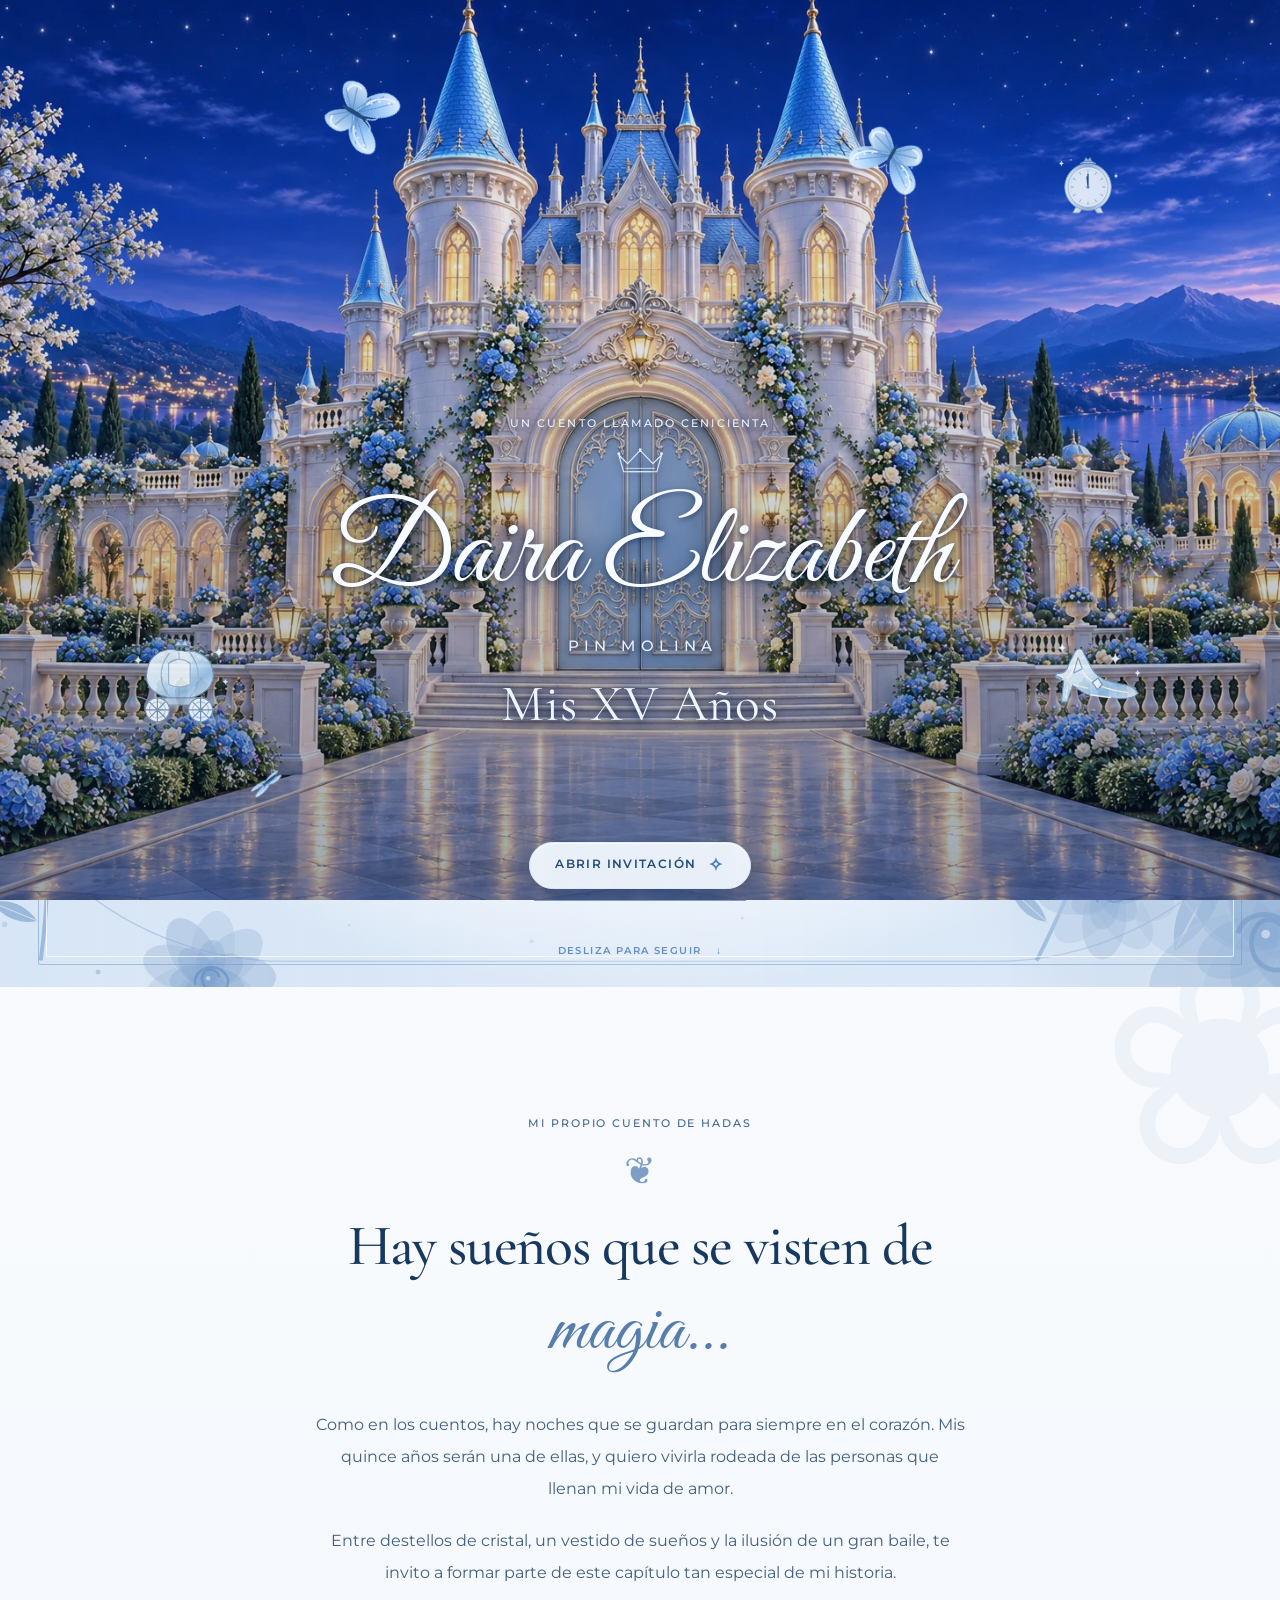
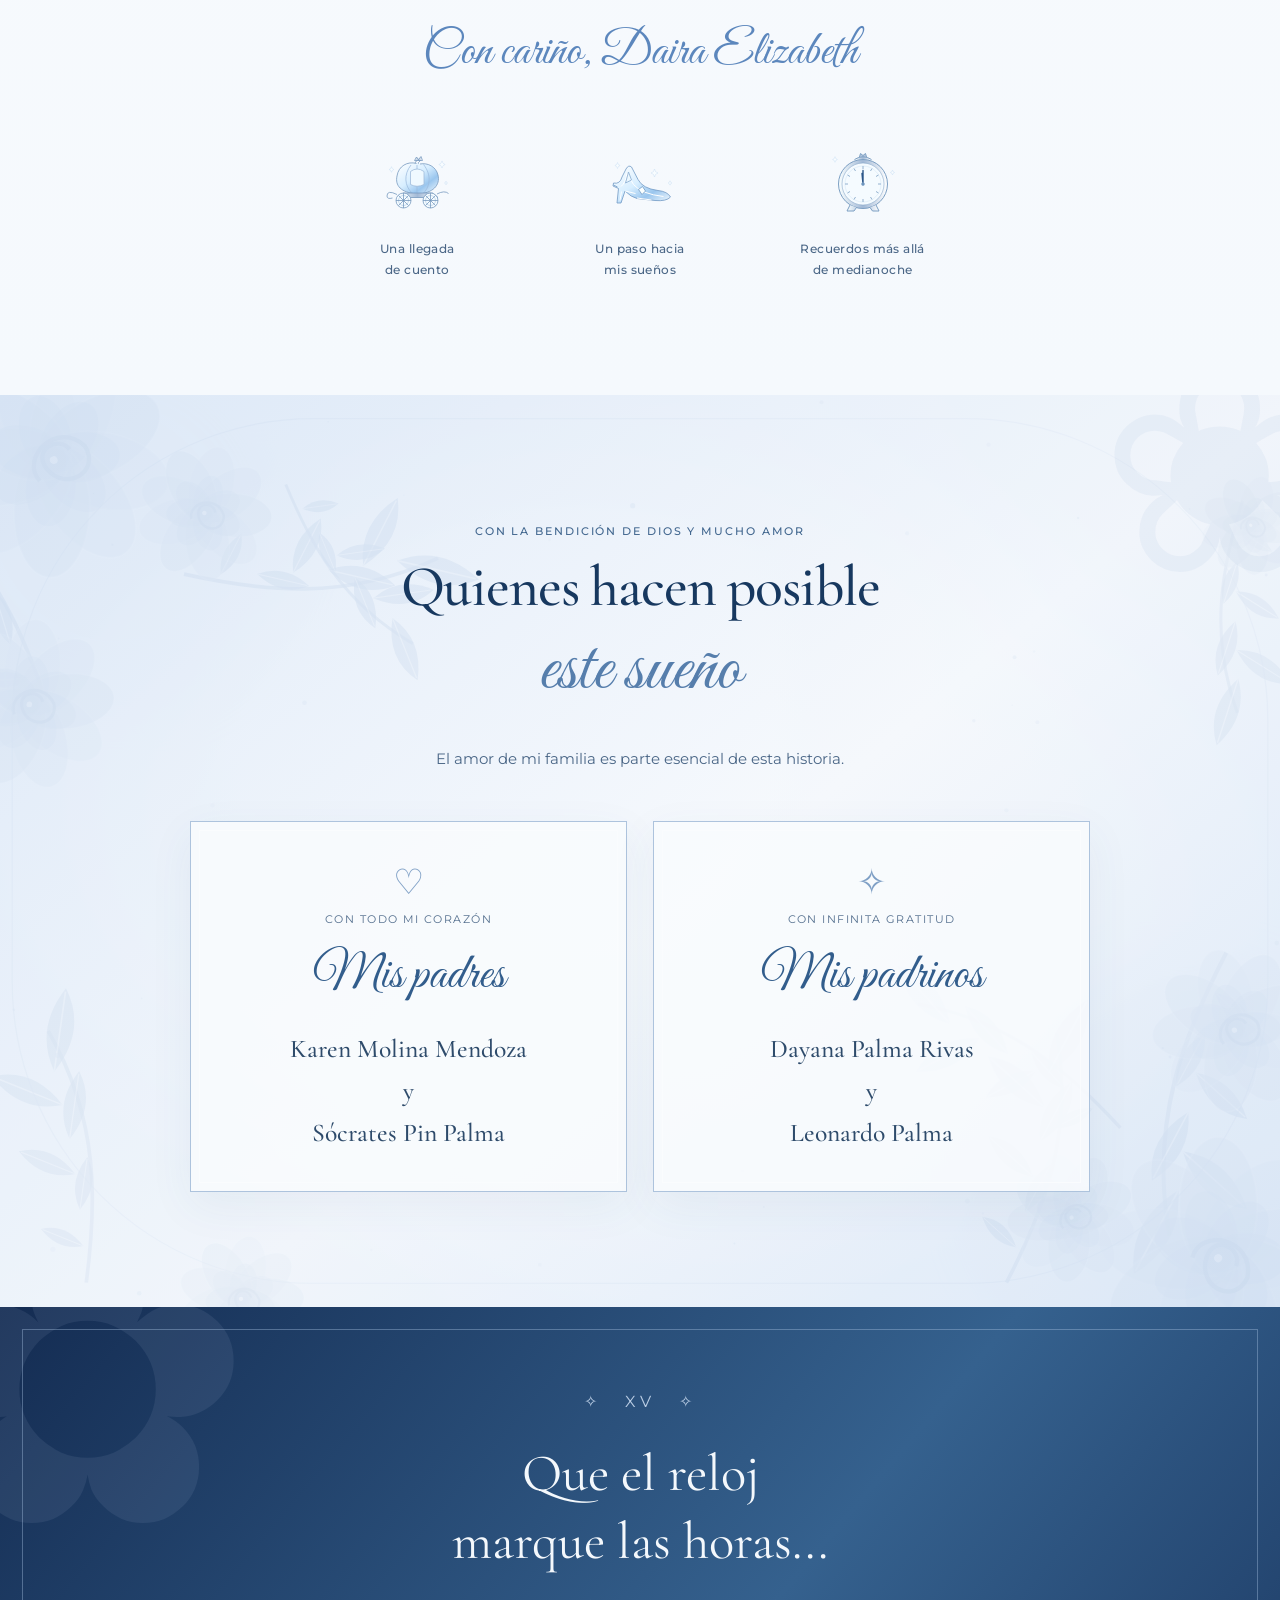
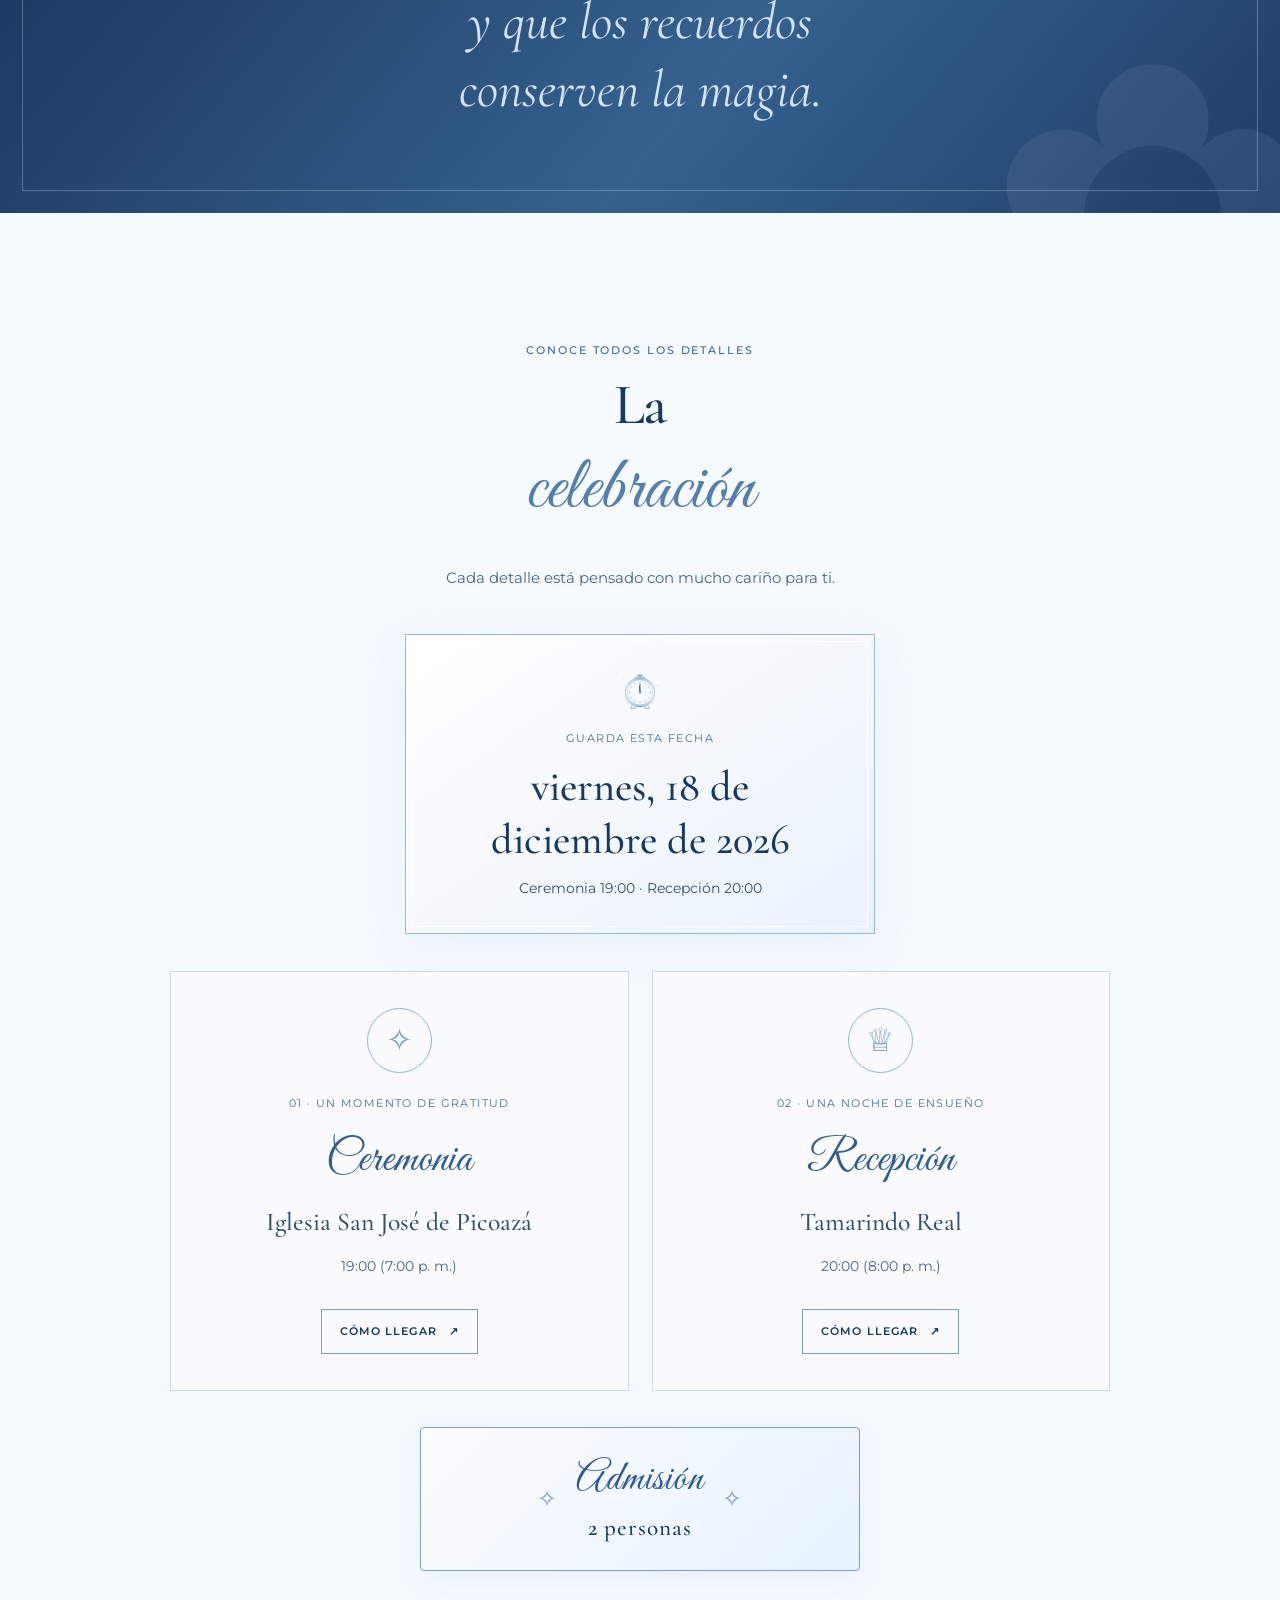
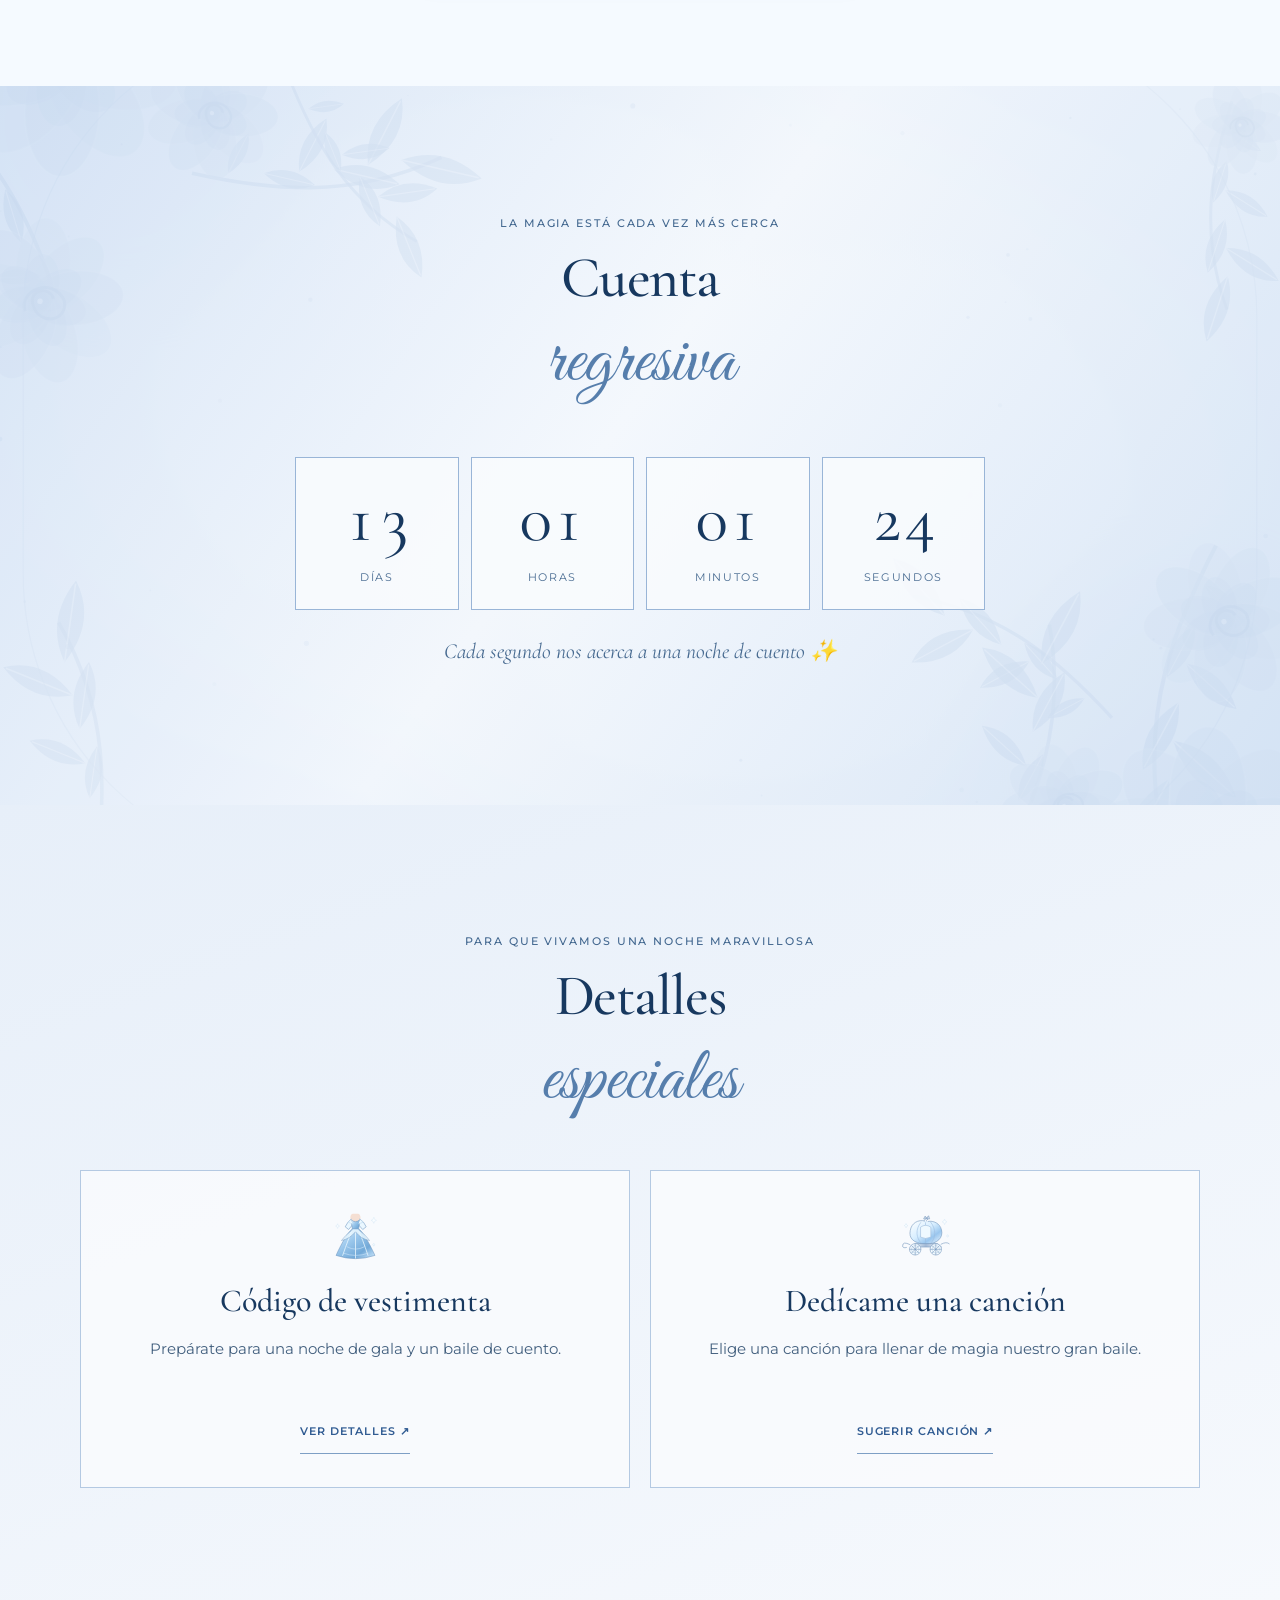
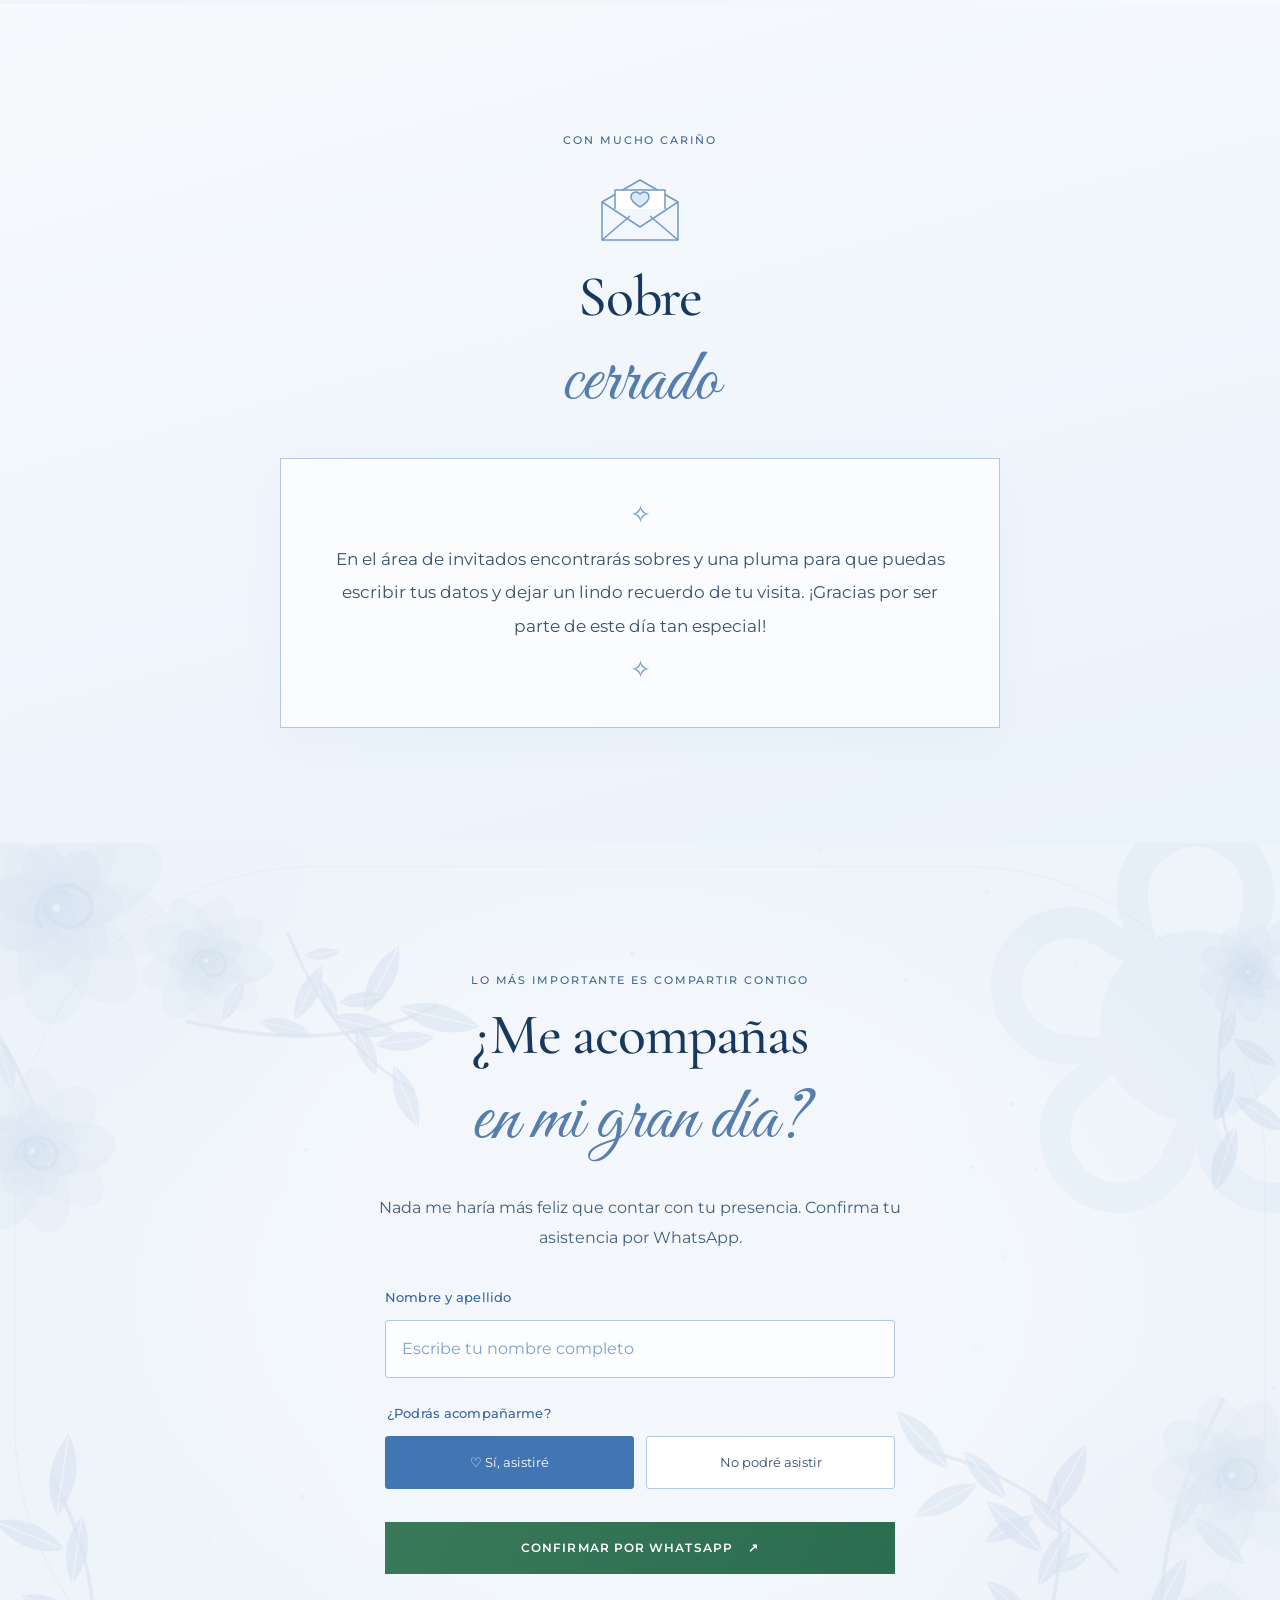
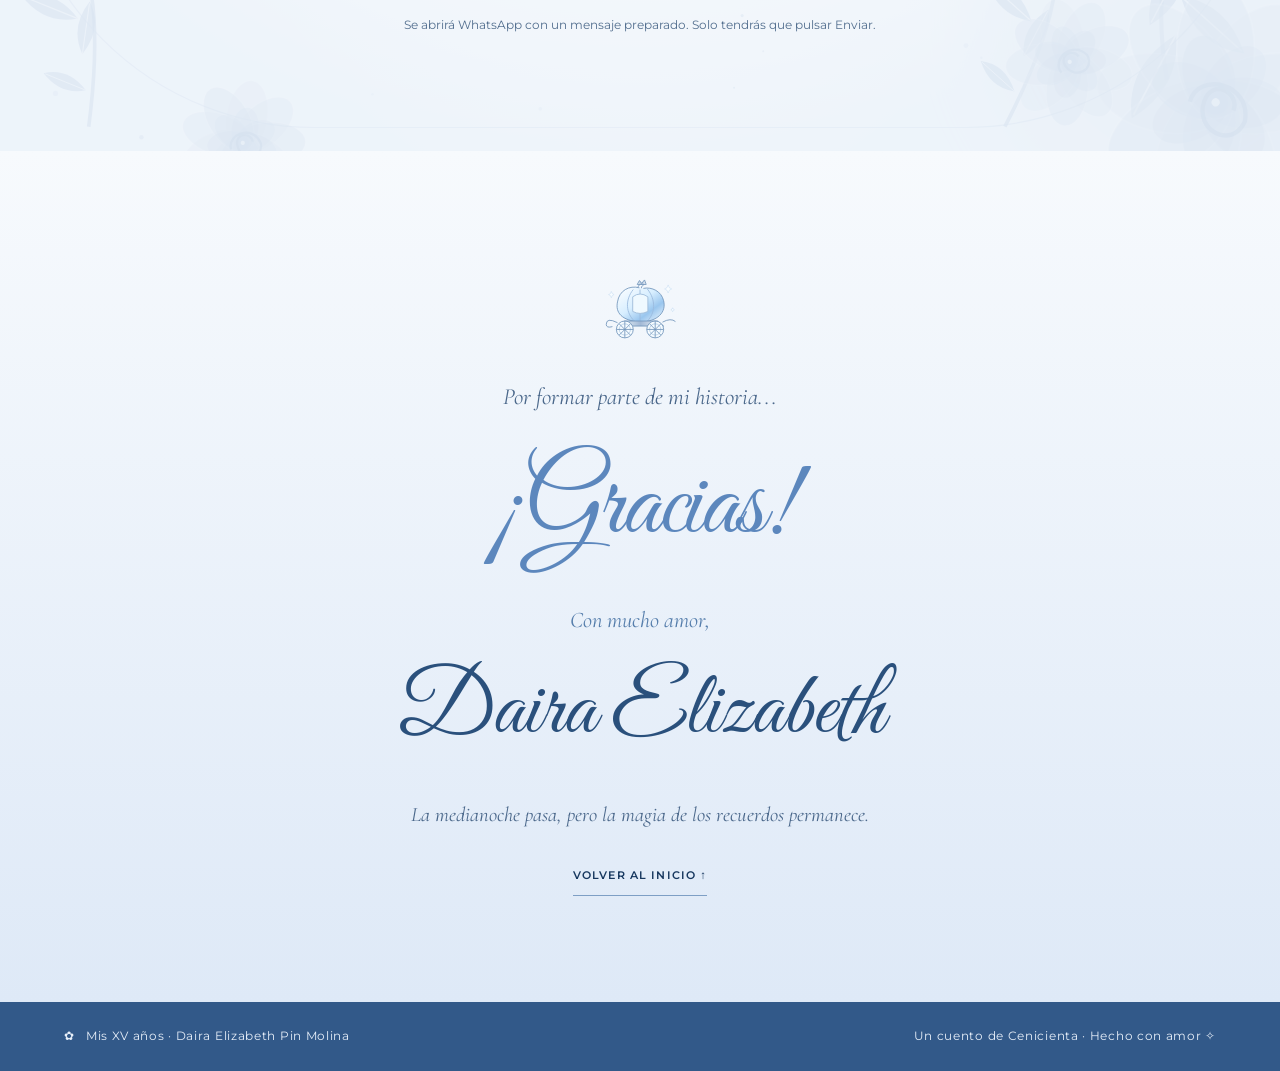
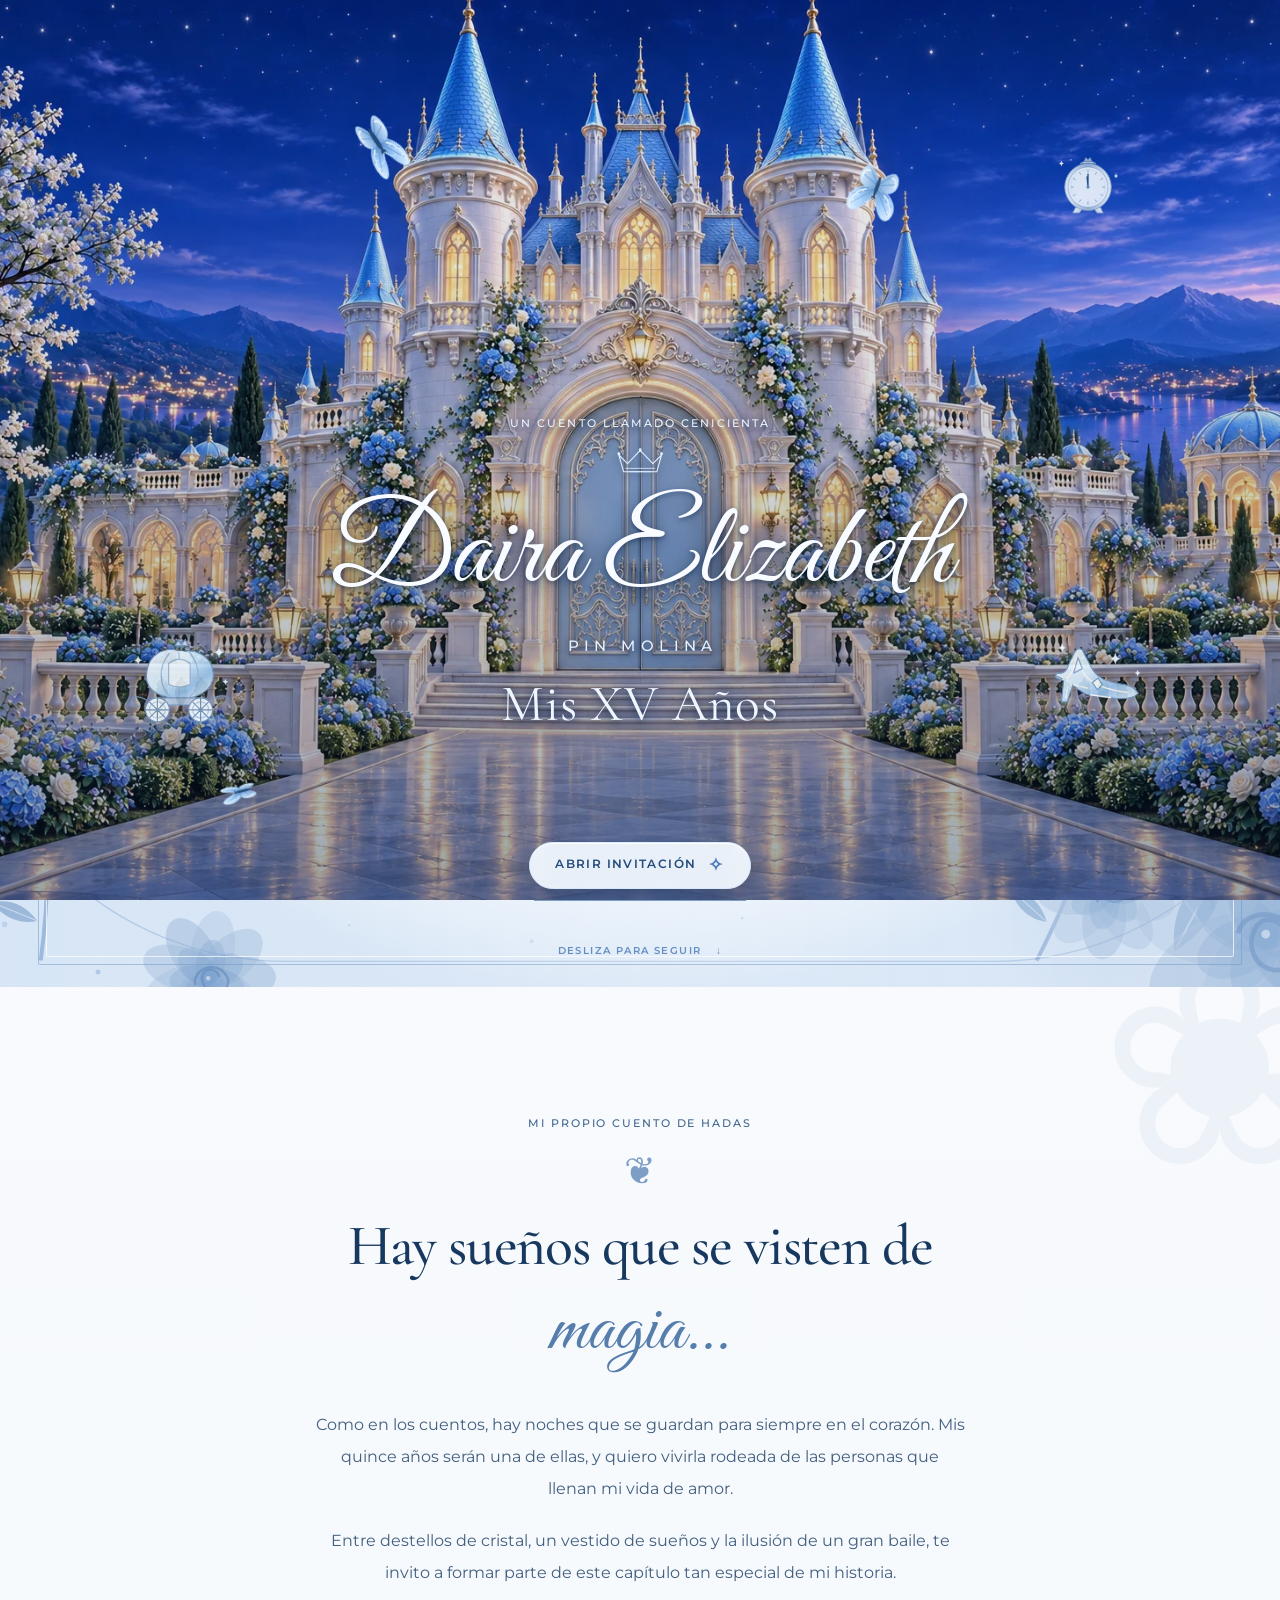
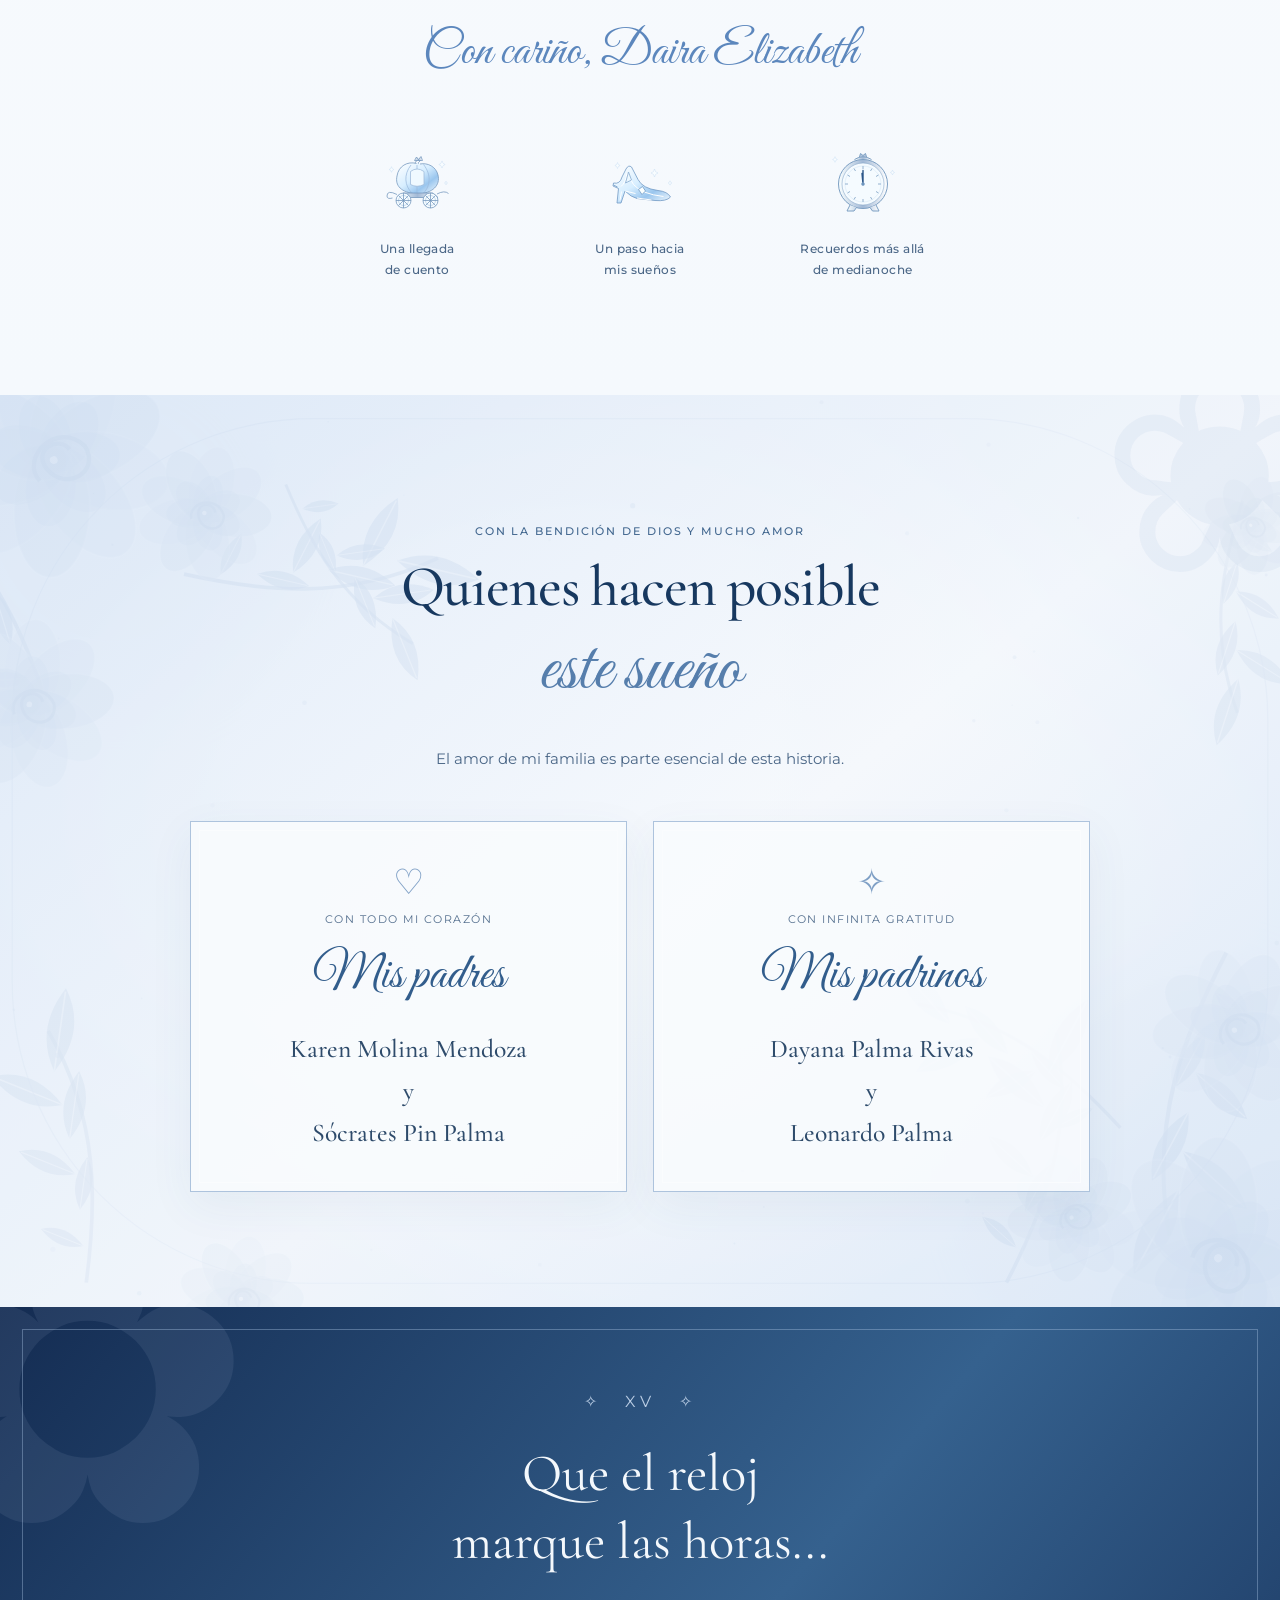
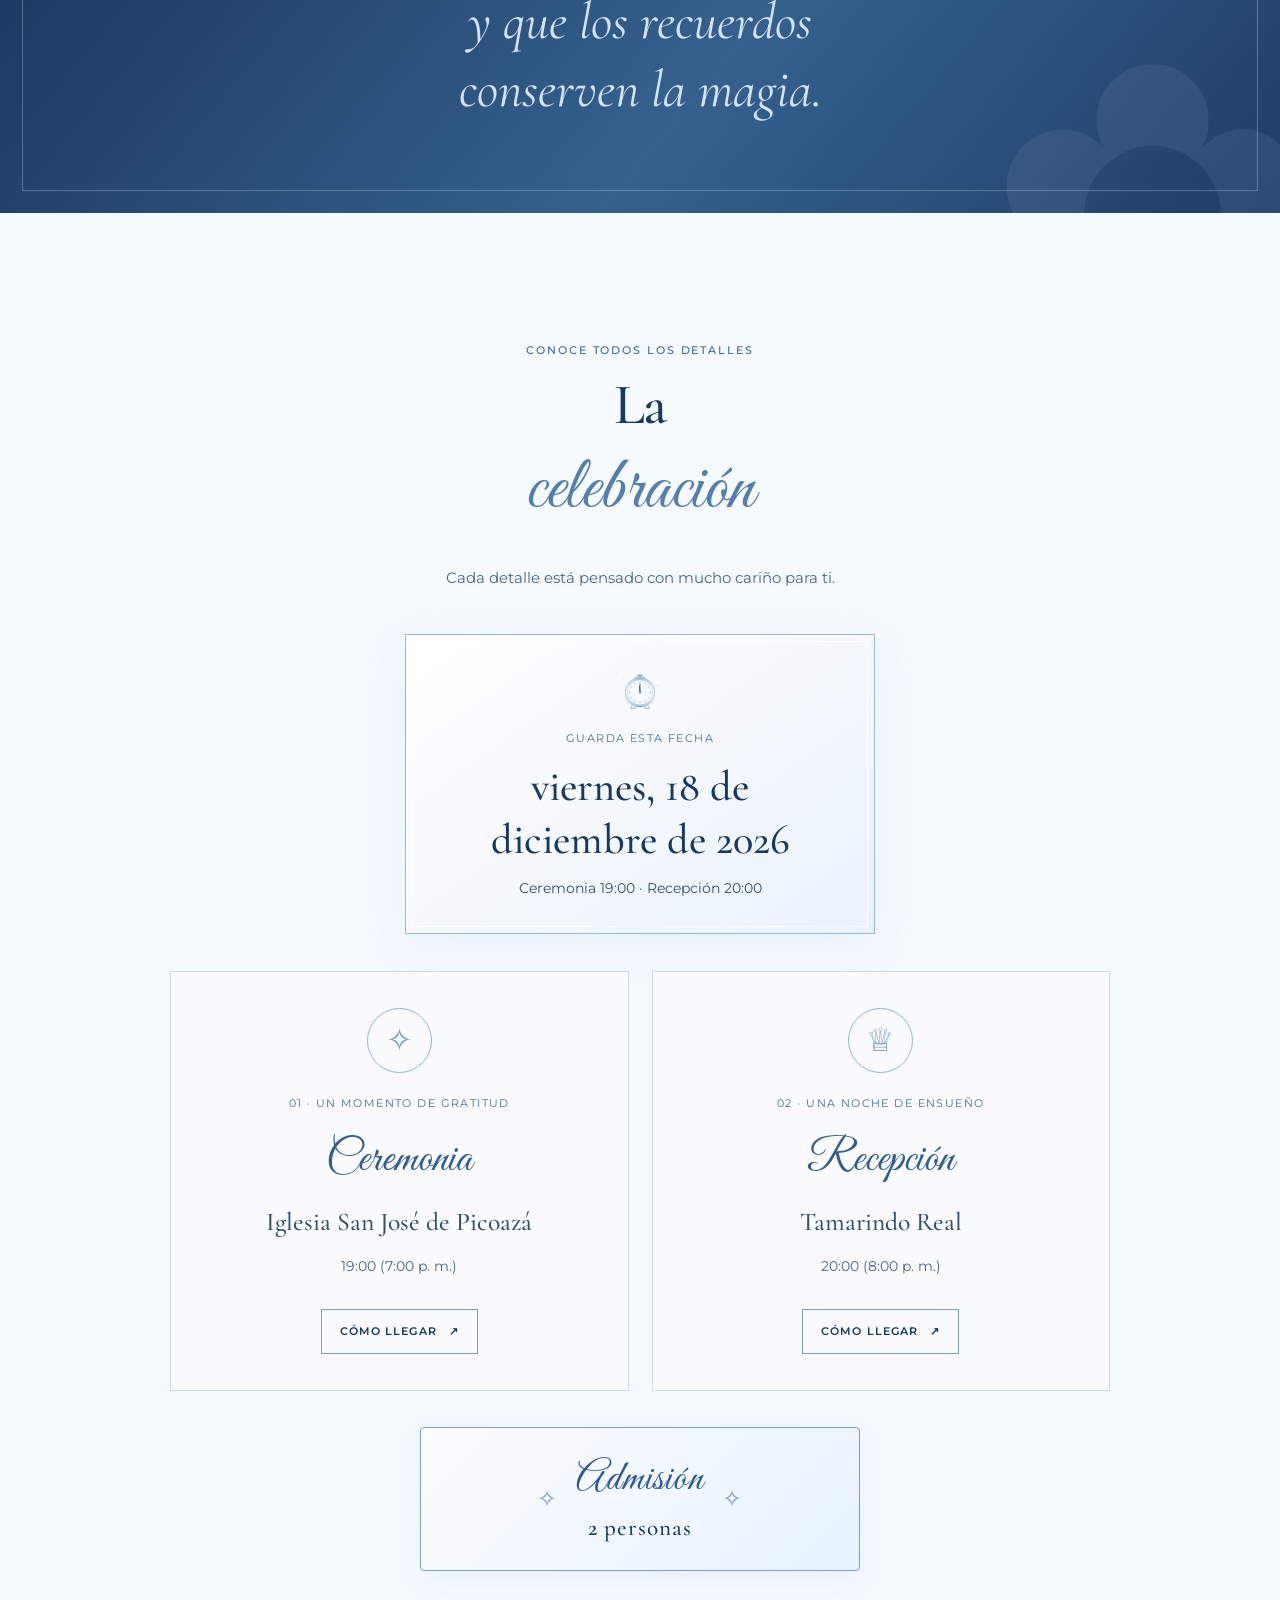
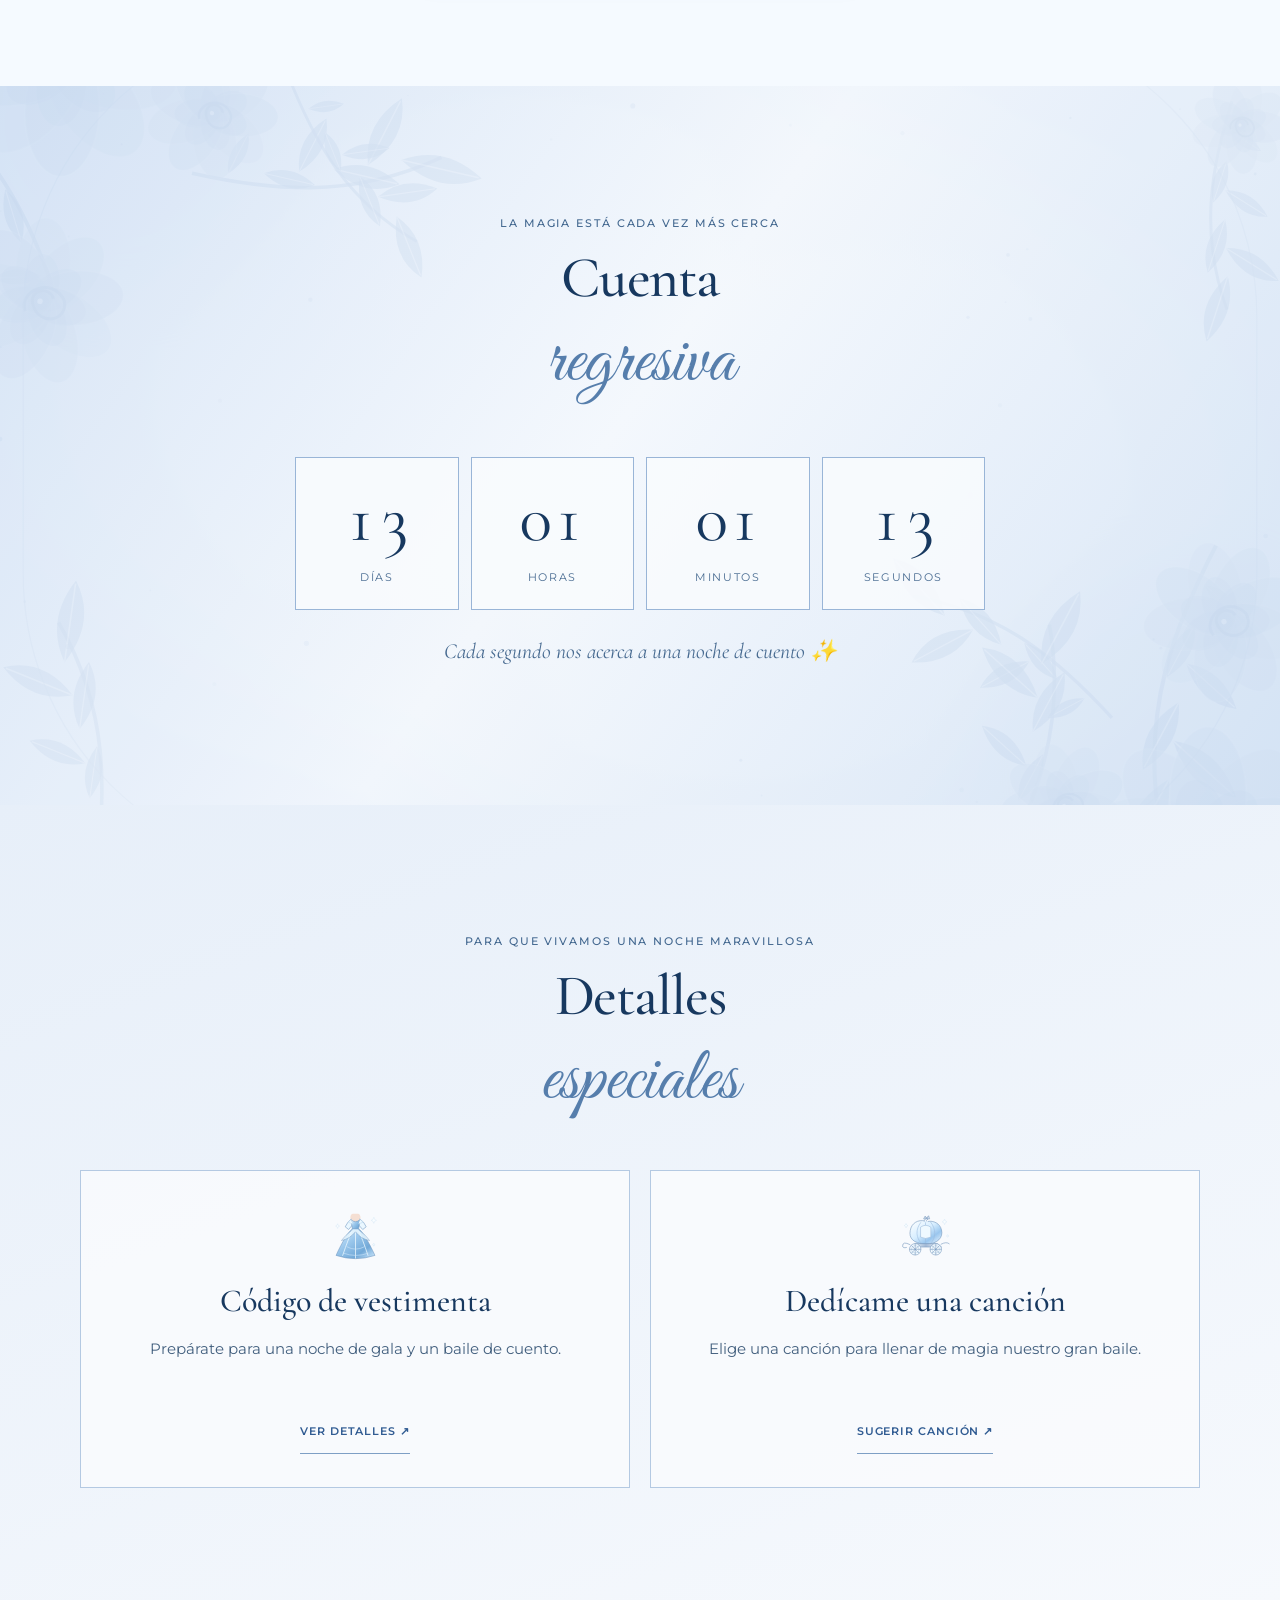
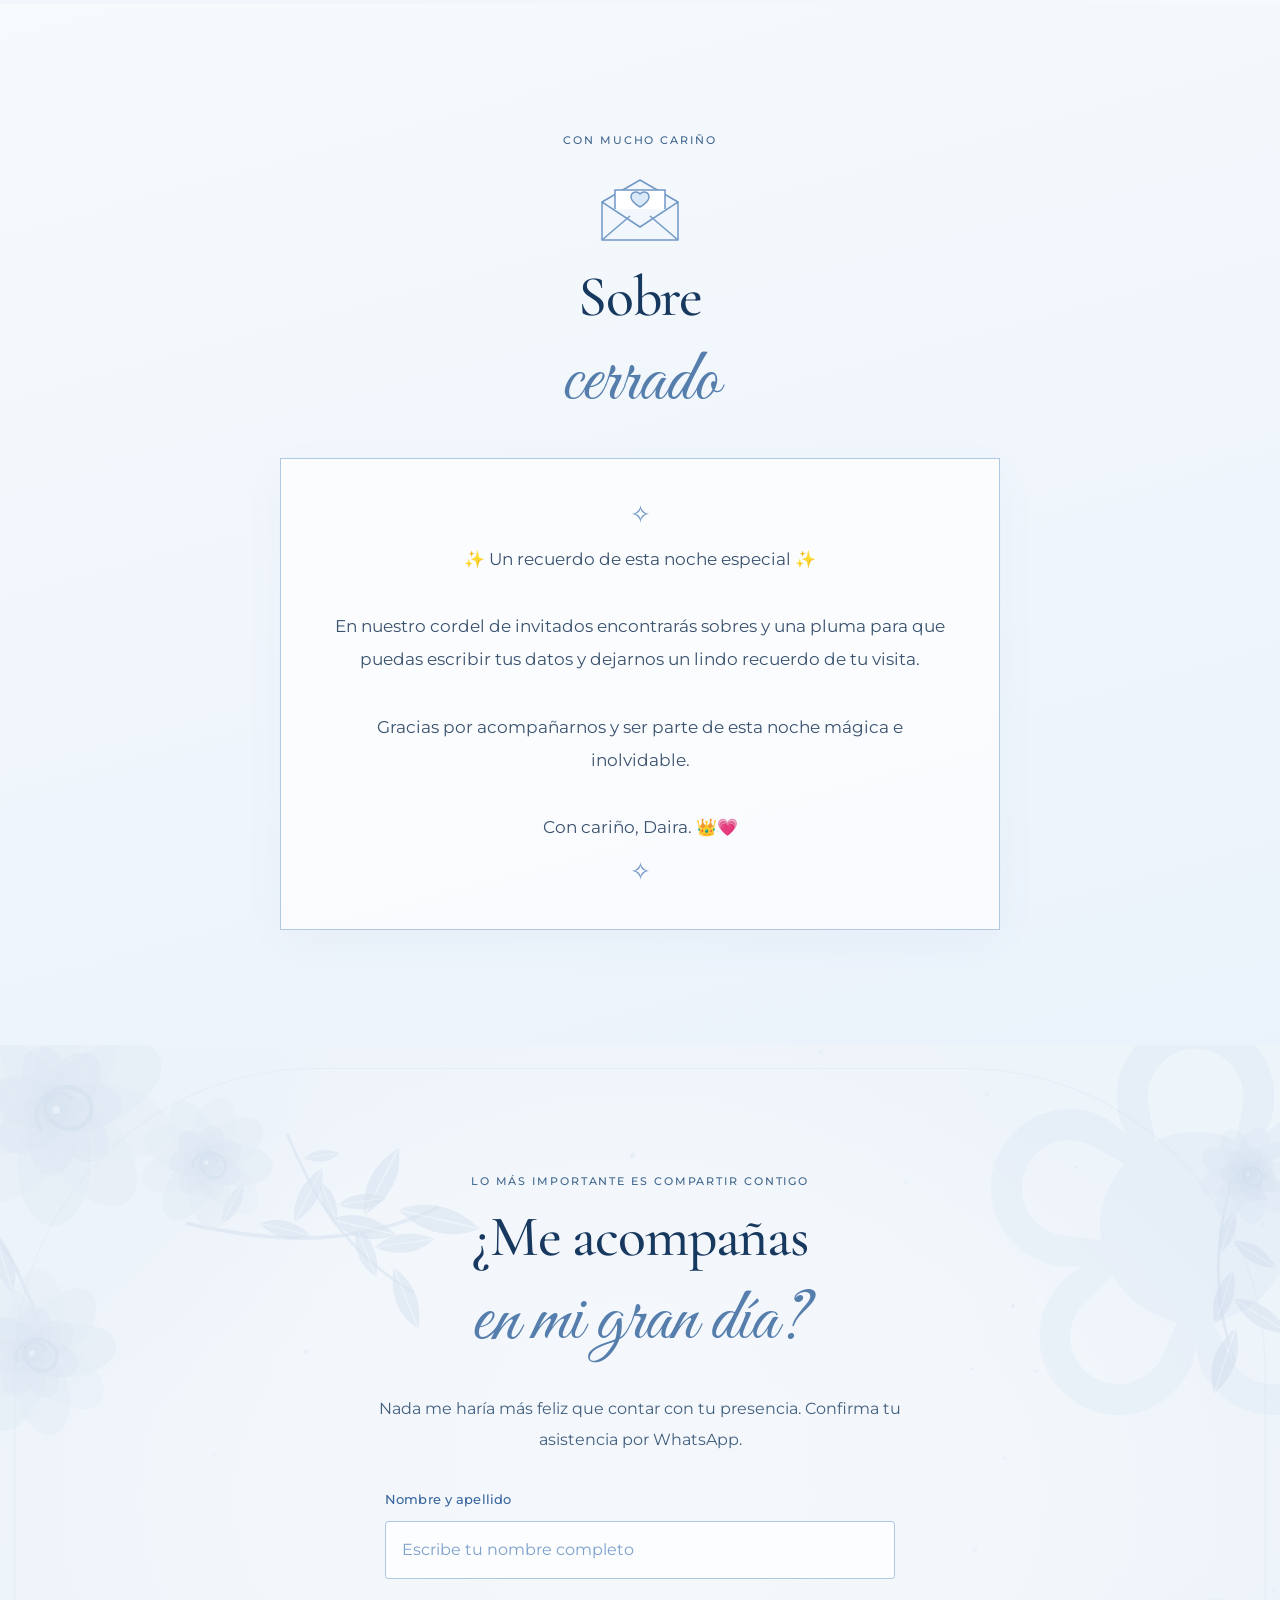
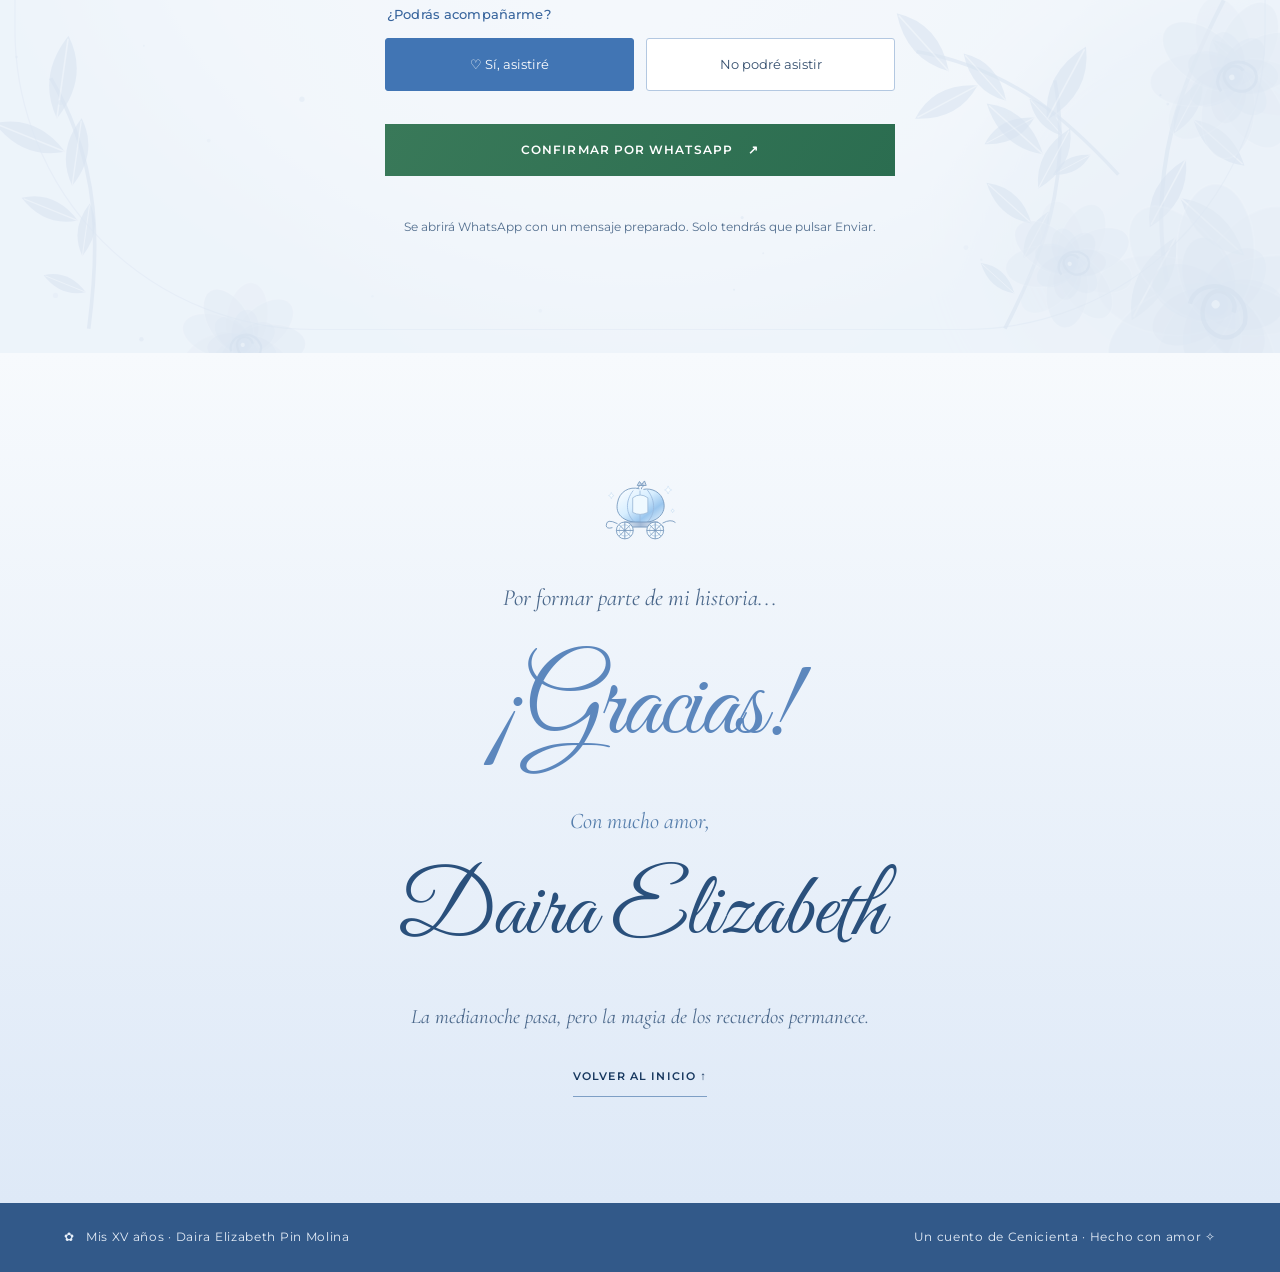
